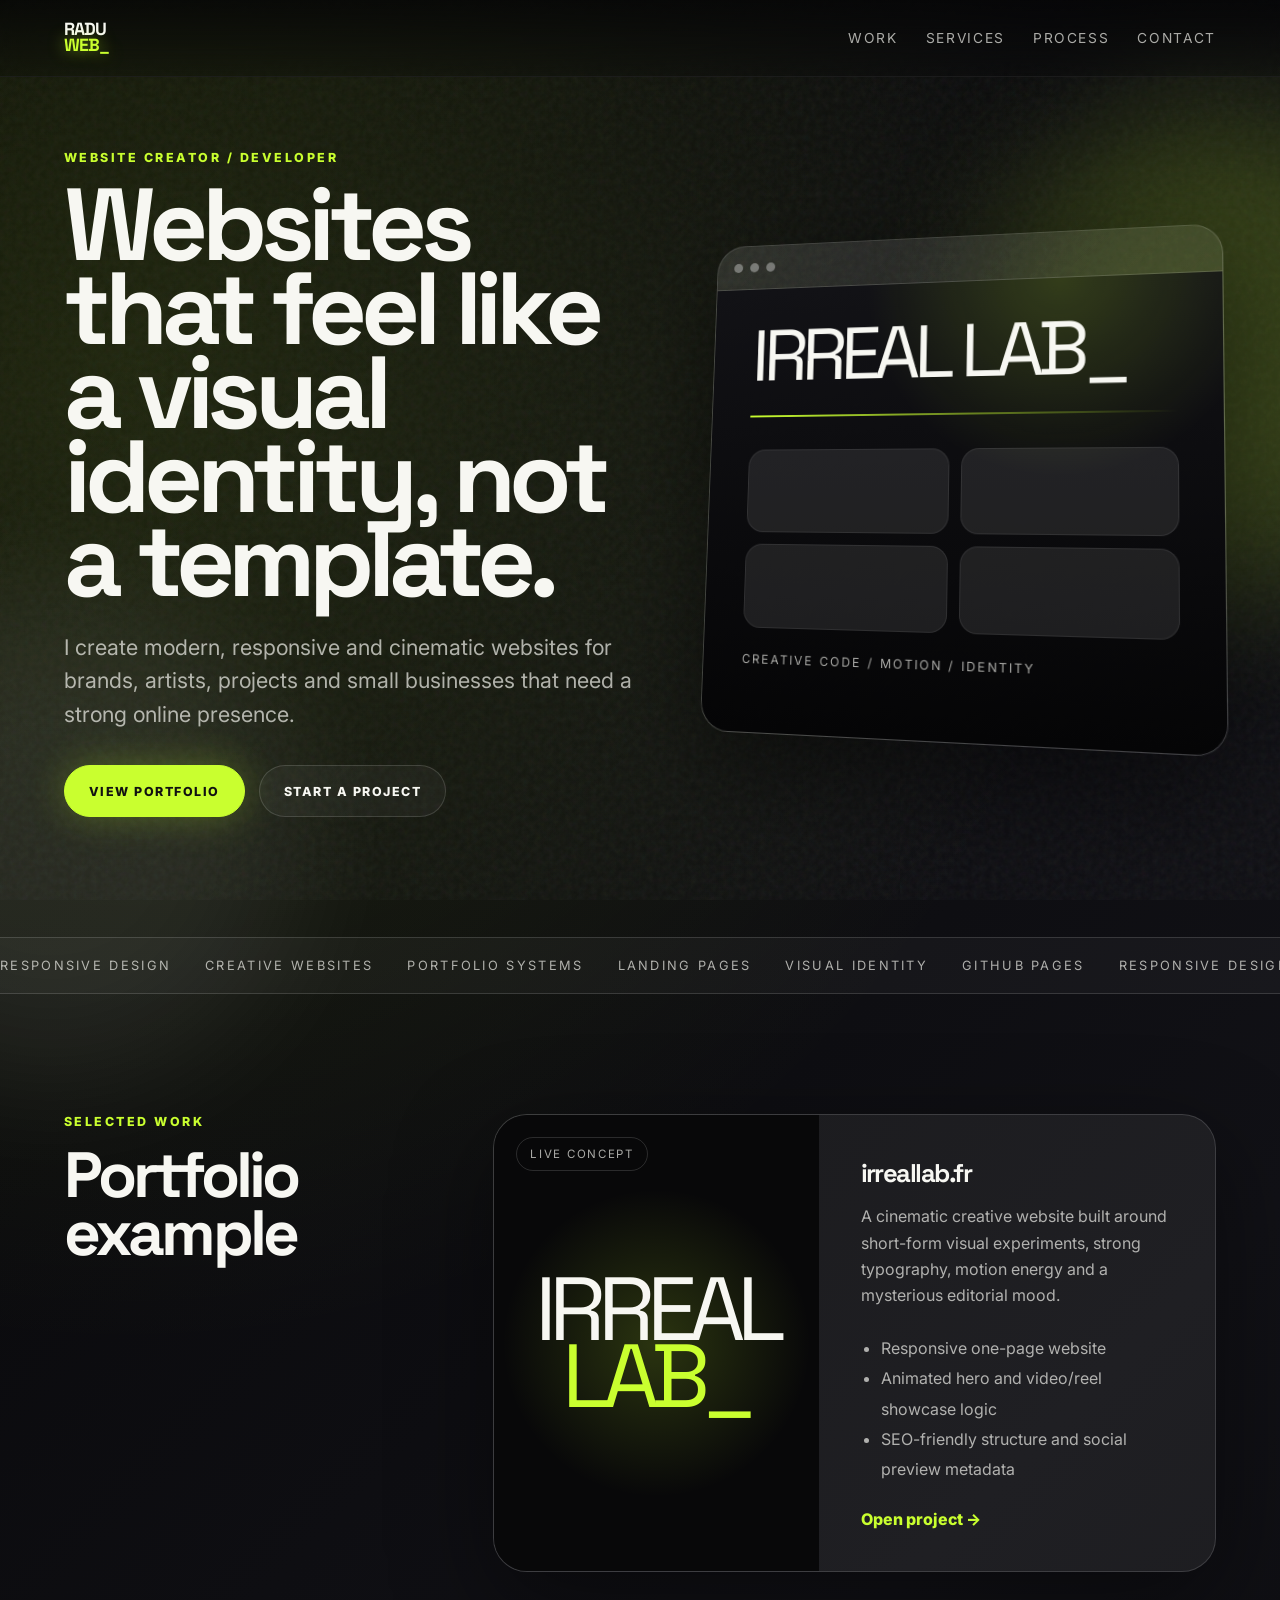
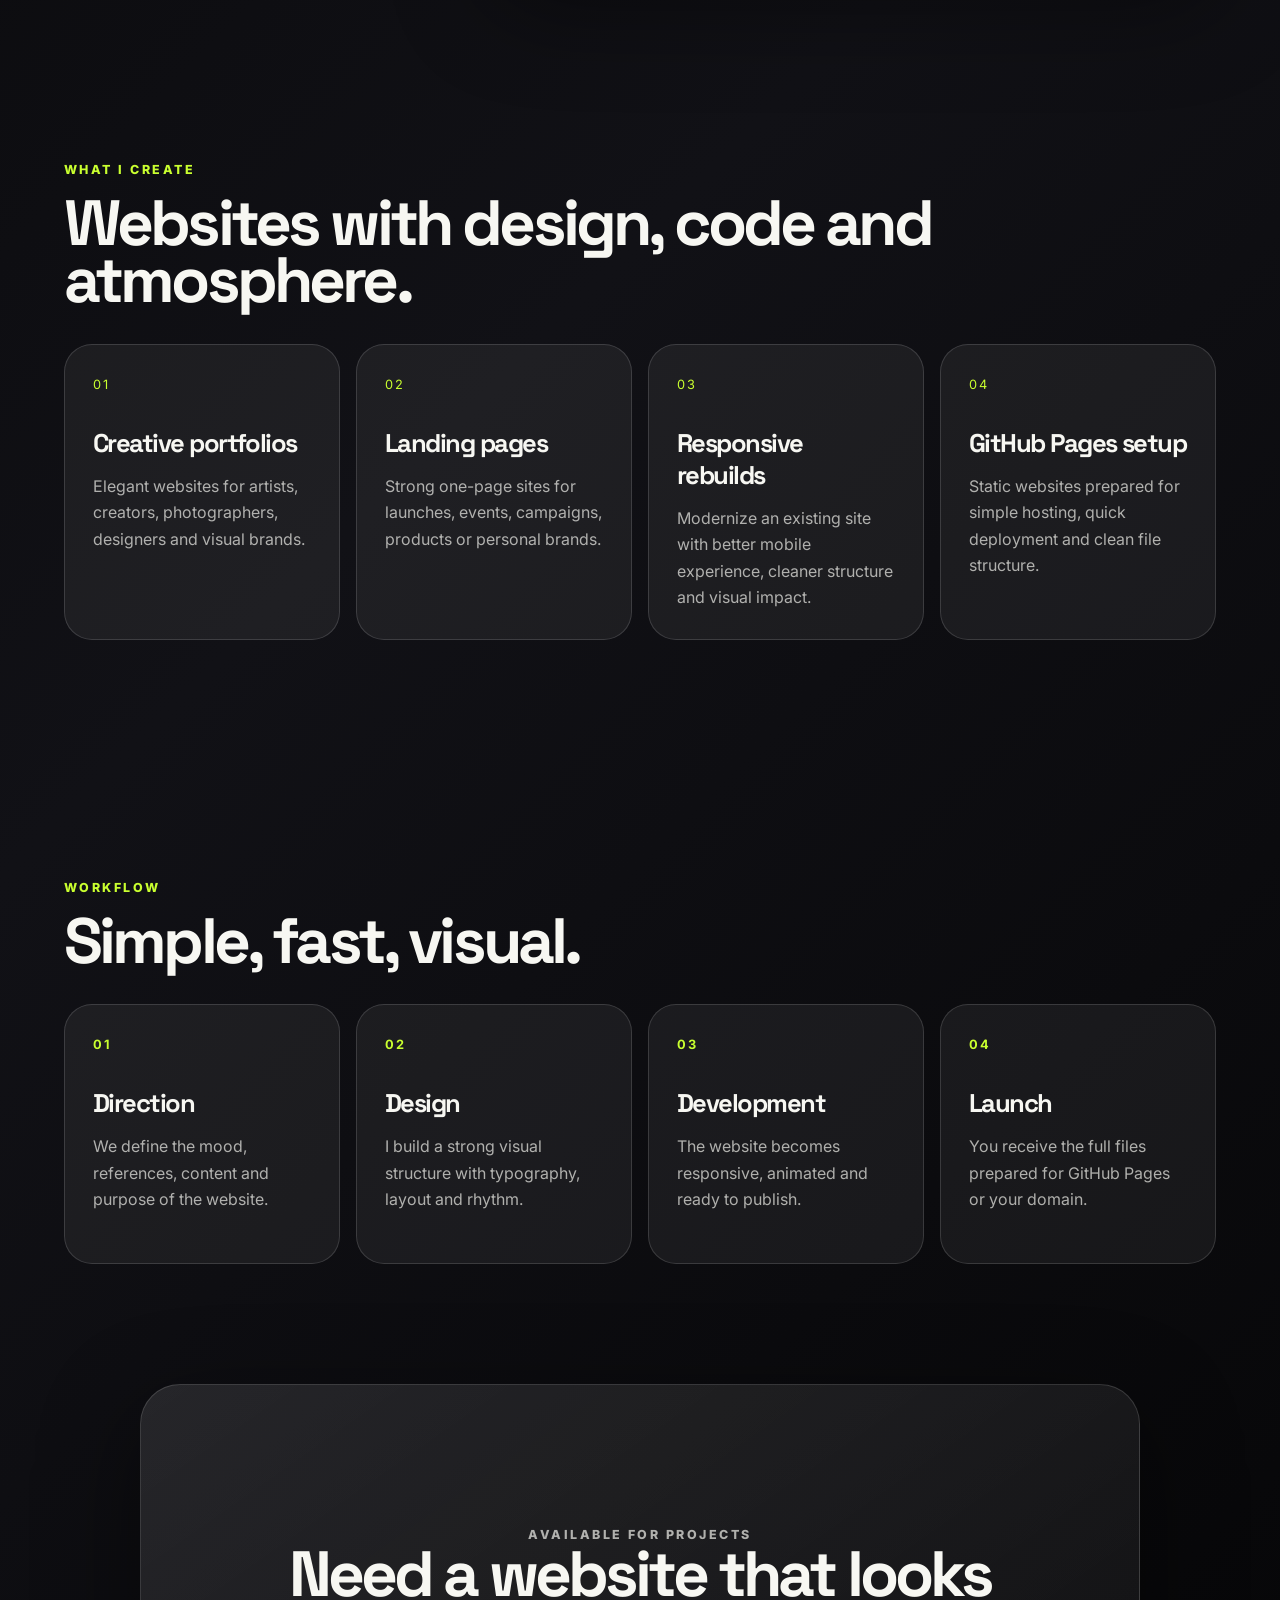
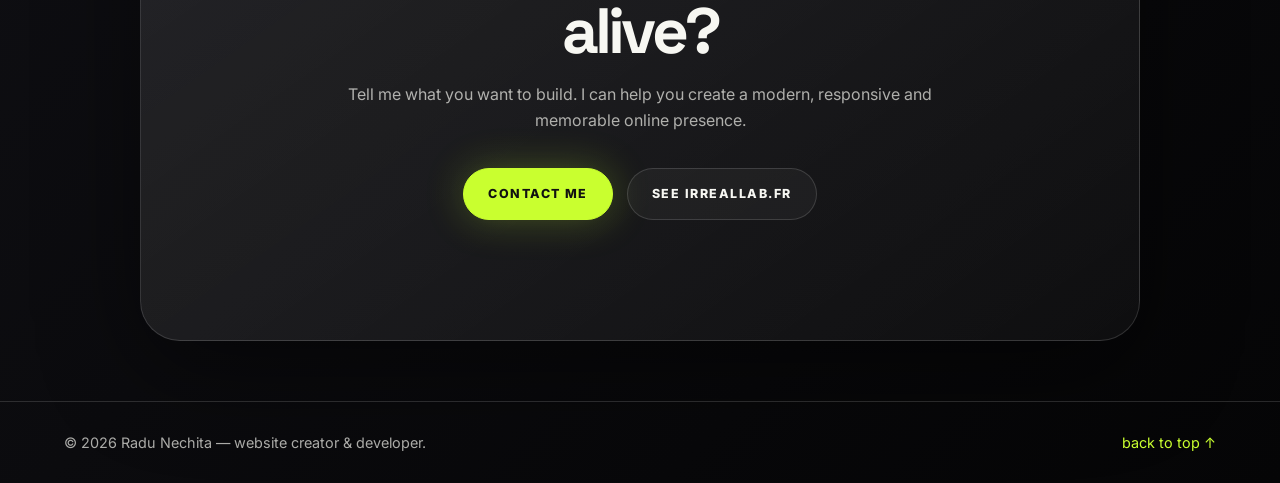
==== index.html @ eeb8d7a1 "Add files via upload" ====
<!DOCTYPE html>
<html lang="en">
<head>
  <meta charset="UTF-8" />
  <meta name="viewport" content="width=device-width, initial-scale=1.0" />
  <title>Radu Nechita — Website Creator & Developer</title>
  <meta name="description" content="Modern website creator and developer portfolio by Radu Nechita. Cinematic, responsive, dynamic websites inspired by IRREAL LAB." />
  <meta name="keywords" content="website creator, web developer, portfolio, responsive website, creative websites, irreallab" />
  <meta name="author" content="Radu Nechita" />

  <meta property="og:title" content="Radu Nechita — Website Creator & Developer" />
  <meta property="og:description" content="Modern, cinematic and responsive websites for creators, brands and visual identities." />
  <meta property="og:type" content="website" />
  <meta property="og:image" content="assets/preview.svg" />
  <meta property="og:url" content="https://your-domain.com" />

  <link rel="icon" href="assets/favicon.svg" type="image/svg+xml" />
  <link rel="preconnect" href="https://fonts.googleapis.com" />
  <link rel="preconnect" href="https://fonts.gstatic.com" crossorigin />
  <link href="https://fonts.googleapis.com/css2?family=Inter:wght@400;500;600;700;800;900&family=Space+Grotesk:wght@500;600;700&display=swap" rel="stylesheet" />
  <link rel="stylesheet" href="style.css" />
</head>
<body>
  <div class="noise"></div>
  <div class="orb orb-one"></div>
  <div class="orb orb-two"></div>

  <header class="site-header" id="top">
    <a class="logo" href="#top" aria-label="Back to top">
      <span>RADU</span><strong>WEB_</strong>
    </a>
    <button class="menu-toggle" aria-label="Open menu" aria-expanded="false">
      <span></span><span></span>
    </button>
    <nav class="main-nav">
      <a href="#work">Work</a>
      <a href="#services">Services</a>
      <a href="#process">Process</a>
      <a href="#contact">Contact</a>
    </nav>
  </header>

  <main>
    <section class="hero section">
      <div class="hero-copy reveal">
        <p class="eyebrow">website creator / developer</p>
        <h1>Websites that feel like a visual identity, not a template.</h1>
        <p class="intro">I create modern, responsive and cinematic websites for brands, artists, projects and small businesses that need a strong online presence.</p>
        <div class="hero-actions">
          <a class="button primary" href="#work">View portfolio</a>
          <a class="button ghost" href="#contact">Start a project</a>
        </div>
      </div>
      <div class="hero-visual reveal" aria-label="Animated portfolio preview">
        <div class="browser-card">
          <div class="browser-top"><span></span><span></span><span></span></div>
          <div class="mock-site">
            <div class="mock-title">IRREAL LAB_</div>
            <div class="mock-line"></div>
            <div class="mock-grid">
              <span></span><span></span><span></span><span></span>
            </div>
            <div class="mock-caption">creative code / motion / identity</div>
          </div>
        </div>
      </div>
    </section>

    <section class="marquee" aria-hidden="true">
      <div class="marquee-track">
        <span>responsive design</span><span>creative websites</span><span>portfolio systems</span><span>landing pages</span><span>visual identity</span><span>github pages</span>
        <span>responsive design</span><span>creative websites</span><span>portfolio systems</span><span>landing pages</span><span>visual identity</span><span>github pages</span>
      </div>
    </section>

    <section class="section split" id="work">
      <div class="section-heading reveal">
        <p class="eyebrow">selected work</p>
        <h2>Portfolio example</h2>
      </div>
      <article class="project-card reveal">
        <div class="project-image">
          <span class="project-badge">live concept</span>
          <div class="project-logo">IRREAL<br><em>LAB_</em></div>
        </div>
        <div class="project-content">
          <h3>irreallab.fr</h3>
          <p>A cinematic creative website built around short-form visual experiments, strong typography, motion energy and a mysterious editorial mood.</p>
          <ul>
            <li>Responsive one-page website</li>
            <li>Animated hero and video/reel showcase logic</li>
            <li>SEO-friendly structure and social preview metadata</li>
          </ul>
          <a class="text-link" href="https://irreallab.fr" target="_blank" rel="noopener">Open project →</a>
        </div>
      </article>
    </section>

    <section class="section cards" id="services">
      <div class="section-heading reveal">
        <p class="eyebrow">what I create</p>
        <h2>Websites with design, code and atmosphere.</h2>
      </div>
      <div class="service-grid">
        <div class="service-card reveal"><span>01</span><h3>Creative portfolios</h3><p>Elegant websites for artists, creators, photographers, designers and visual brands.</p></div>
        <div class="service-card reveal"><span>02</span><h3>Landing pages</h3><p>Strong one-page sites for launches, events, campaigns, products or personal brands.</p></div>
        <div class="service-card reveal"><span>03</span><h3>Responsive rebuilds</h3><p>Modernize an existing site with better mobile experience, cleaner structure and visual impact.</p></div>
        <div class="service-card reveal"><span>04</span><h3>GitHub Pages setup</h3><p>Static websites prepared for simple hosting, quick deployment and clean file structure.</p></div>
      </div>
    </section>

    <section class="section process" id="process">
      <div class="section-heading reveal">
        <p class="eyebrow">workflow</p>
        <h2>Simple, fast, visual.</h2>
      </div>
      <div class="timeline">
        <div class="step reveal"><b>01</b><h3>Direction</h3><p>We define the mood, references, content and purpose of the website.</p></div>
        <div class="step reveal"><b>02</b><h3>Design</h3><p>I build a strong visual structure with typography, layout and rhythm.</p></div>
        <div class="step reveal"><b>03</b><h3>Development</h3><p>The website becomes responsive, animated and ready to publish.</p></div>
        <div class="step reveal"><b>04</b><h3>Launch</h3><p>You receive the full files prepared for GitHub Pages or your domain.</p></div>
      </div>
    </section>

    <section class="section cta reveal" id="contact">
      <p class="eyebrow">available for projects</p>
      <h2>Need a website that looks alive?</h2>
      <p>Tell me what you want to build. I can help you create a modern, responsive and memorable online presence.</p>
      <div class="contact-actions">
        <a class="button primary" href="mailto:irreallab@proton.me?subject=Website project request">Contact me</a>
        <a class="button ghost" href="https://irreallab.fr" target="_blank" rel="noopener">See irreallab.fr</a>
      </div>
    </section>
  </main>

  <footer class="footer">
    <p>© <span id="year"></span> Radu Nechita — website creator & developer.</p>
    <a href="#top">back to top ↑</a>
  </footer>

  <script src="script.js"></script>
</body>
</html>
---- style.css ----
:root{
  --bg:#050506;
  --panel:rgba(255,255,255,.06);
  --panel-strong:rgba(255,255,255,.1);
  --text:#f7f7f2;
  --muted:rgba(247,247,242,.68);
  --line:rgba(255,255,255,.14);
  --acid:#c9ff2f;
  --acid-soft:rgba(201,255,47,.18);
  --shadow:0 30px 100px rgba(0,0,0,.45);
}
*{box-sizing:border-box;margin:0;padding:0}
html{scroll-behavior:smooth}
body{
  min-height:100vh;
  background:radial-gradient(circle at 10% 10%,rgba(201,255,47,.12),transparent 28%),linear-gradient(135deg,#050506 0%,#111116 50%,#050506 100%);
  color:var(--text);
  font-family:Inter,system-ui,sans-serif;
  overflow-x:hidden;
}
a{color:inherit;text-decoration:none}
.noise{position:fixed;inset:0;pointer-events:none;opacity:.12;z-index:0;background-image:url("data:image/svg+xml,%3Csvg viewBox='0 0 180 180' xmlns='http://www.w3.org/2000/svg'%3E%3Cfilter id='n'%3E%3CfeTurbulence type='fractalNoise' baseFrequency='.8' numOctaves='3' stitchTiles='stitch'/%3E%3C/filter%3E%3Crect width='100%25' height='100%25' filter='url(%23n)' opacity='.45'/%3E%3C/svg%3E")}
.orb{position:fixed;width:38vw;height:38vw;border-radius:999px;filter:blur(70px);opacity:.2;pointer-events:none;z-index:0}.orb-one{background:var(--acid);top:12%;right:-15%}.orb-two{background:#fff;bottom:-20%;left:-15%;opacity:.08}
.site-header{position:fixed;top:0;left:0;right:0;z-index:10;display:flex;align-items:center;justify-content:space-between;padding:22px clamp(20px,5vw,70px);backdrop-filter:blur(18px);background:linear-gradient(to bottom,rgba(5,5,6,.78),rgba(5,5,6,.22));border-bottom:1px solid rgba(255,255,255,.08)}
.logo{font-family:"Space Grotesk",sans-serif;font-weight:700;letter-spacing:-.06em;font-size:1.1rem;line-height:.9}.logo span{display:block}.logo strong{display:block;color:var(--acid);text-shadow:0 0 16px rgba(201,255,47,.55)}
.main-nav{display:flex;gap:28px;color:var(--muted);font-size:.86rem;text-transform:uppercase;letter-spacing:.12em}.main-nav a:hover{color:var(--acid)}
.menu-toggle{display:none;background:none;border:0;width:38px;height:38px;position:relative}.menu-toggle span{display:block;height:2px;background:var(--text);margin:8px 0;transition:.3s}
.section{position:relative;z-index:1;padding:120px clamp(20px,5vw,70px)}
.hero{min-height:100vh;display:grid;grid-template-columns:minmax(0,1.05fr) minmax(300px,.95fr);gap:50px;align-items:center;padding-top:150px}
.eyebrow{text-transform:uppercase;letter-spacing:.2em;color:var(--acid);font-size:.78rem;font-weight:800;margin-bottom:18px}
h1,h2,h3{font-family:"Space Grotesk",sans-serif;letter-spacing:-.06em}h1{font-size:clamp(3.5rem,8vw,8.8rem);line-height:.82;max-width:900px}h2{font-size:clamp(2.3rem,5vw,5.8rem);line-height:.9;max-width:900px}h3{font-size:1.6rem;margin-bottom:14px}.intro{font-size:clamp(1.05rem,1.8vw,1.35rem);color:var(--muted);max-width:620px;margin:28px 0 0;line-height:1.55}.hero-actions,.contact-actions{display:flex;gap:14px;flex-wrap:wrap;margin-top:34px}.button{display:inline-flex;align-items:center;justify-content:center;min-height:52px;padding:0 24px;border-radius:999px;border:1px solid var(--line);text-transform:uppercase;letter-spacing:.12em;font-weight:800;font-size:.78rem;transition:.25s}.button:hover{transform:translateY(-2px)}.primary{background:var(--acid);color:#111;border-color:var(--acid);box-shadow:0 0 38px rgba(201,255,47,.25)}.ghost{background:rgba(255,255,255,.04)}
.hero-visual{perspective:900px}.browser-card{background:linear-gradient(145deg,rgba(255,255,255,.11),rgba(255,255,255,.035));border:1px solid var(--line);border-radius:30px;overflow:hidden;box-shadow:var(--shadow);transform:rotateY(-10deg) rotateX(5deg);animation:float 5s ease-in-out infinite}.browser-top{display:flex;gap:8px;padding:18px;border-bottom:1px solid var(--line)}.browser-top span{width:10px;height:10px;border-radius:999px;background:rgba(255,255,255,.35)}.mock-site{padding:42px;min-height:460px;background:radial-gradient(circle at 70% 0%,var(--acid-soft),transparent 34%),linear-gradient(180deg,#121216,#050506)}.mock-title{font-family:"Space Grotesk";font-size:clamp(3rem,6vw,5.4rem);letter-spacing:-.08em;line-height:.77}.mock-title em{font-style:normal;color:var(--acid);text-shadow:0 0 20px rgba(201,255,47,.65)}.mock-line{height:2px;background:linear-gradient(90deg,var(--acid),transparent);margin:34px 0}.mock-grid{display:grid;grid-template-columns:1fr 1fr;gap:12px}.mock-grid span{height:86px;border-radius:18px;background:rgba(255,255,255,.09);border:1px solid rgba(255,255,255,.08)}.mock-caption{margin-top:24px;color:var(--muted);text-transform:uppercase;letter-spacing:.16em;font-size:.78rem}
.marquee{position:relative;z-index:1;border-block:1px solid var(--line);overflow:hidden;background:rgba(255,255,255,.035)}.marquee-track{display:flex;width:max-content;gap:34px;padding:20px 0;animation:marquee 22s linear infinite}.marquee span{text-transform:uppercase;letter-spacing:.18em;color:var(--muted);white-space:nowrap;font-size:.8rem}.split{display:grid;grid-template-columns:.7fr 1.3fr;gap:40px}.project-card{display:grid;grid-template-columns:.9fr 1.1fr;overflow:hidden;border:1px solid var(--line);border-radius:34px;background:var(--panel);box-shadow:var(--shadow)}.project-image{min-height:430px;position:relative;display:grid;place-items:center;background:radial-gradient(circle,var(--acid-soft),transparent 55%),#080809}.project-badge{position:absolute;top:22px;left:22px;border:1px solid var(--line);border-radius:999px;padding:9px 13px;font-size:.72rem;text-transform:uppercase;letter-spacing:.15em;color:var(--muted)}.project-logo{font-family:"Space Grotesk";font-size:clamp(4rem,7vw,7rem);letter-spacing:-.09em;line-height:.75;text-align:center}.project-logo em{font-style:normal;color:var(--acid)}.project-content{padding:42px;align-self:center}.project-content p,.service-card p,.step p,.cta p{color:var(--muted);line-height:1.65}.project-content ul{margin:24px 0;color:var(--muted);line-height:1.9;padding-left:20px}.text-link{color:var(--acid);font-weight:800}.cards{padding-top:70px}.section-heading{margin-bottom:34px}.service-grid{display:grid;grid-template-columns:repeat(4,1fr);gap:16px}.service-card,.step{padding:28px;border:1px solid var(--line);border-radius:28px;background:var(--panel);min-height:260px}.service-card span,.step b{color:var(--acid);font-size:.8rem;letter-spacing:.16em}.service-card h3,.step h3{margin-top:34px}.timeline{display:grid;grid-template-columns:repeat(4,1fr);gap:16px}.cta{text-align:center;max-width:1000px;margin:0 auto 60px;border:1px solid var(--line);border-radius:40px;background:linear-gradient(145deg,rgba(255,255,255,.1),rgba(255,255,255,.035));box-shadow:var(--shadow)}.cta h2{margin:auto}.cta p{max-width:620px;margin:20px auto 0}.contact-actions{justify-content:center}.footer{position:relative;z-index:1;display:flex;justify-content:space-between;gap:20px;padding:32px clamp(20px,5vw,70px);border-top:1px solid var(--line);color:var(--muted);font-size:.9rem}.footer a{color:var(--acid)}
.reveal{opacity:0;transform:translateY(28px);transition:opacity .7s ease,transform .7s ease}.reveal.visible{opacity:1;transform:translateY(0)}
@keyframes float{0%,100%{transform:rotateY(-10deg) rotateX(5deg) translateY(0)}50%{transform:rotateY(-7deg) rotateX(7deg) translateY(-18px)}}@keyframes marquee{to{transform:translateX(-50%)}}
@media (max-width:980px){.hero,.split,.project-card{grid-template-columns:1fr}.service-grid,.timeline{grid-template-columns:1fr 1fr}.hero{padding-top:130px}.browser-card{transform:none}.project-image{min-height:330px}}
@media (max-width:720px){.site-header{padding:18px 20px}.menu-toggle{display:block}.main-nav{position:absolute;top:72px;left:20px;right:20px;display:grid;gap:14px;padding:22px;background:rgba(5,5,6,.94);border:1px solid var(--line);border-radius:22px;transform:translateY(-12px);opacity:0;pointer-events:none;transition:.25s}.main-nav.open{transform:translateY(0);opacity:1;pointer-events:auto}.section{padding:90px 20px}.hero{min-height:auto}.hero-actions,.contact-actions{flex-direction:column}.button{width:100%}.service-grid,.timeline{grid-template-columns:1fr}.project-content{padding:28px}.footer{flex-direction:column}h1{font-size:3.4rem}.mock-site{padding:28px;min-height:360px}}
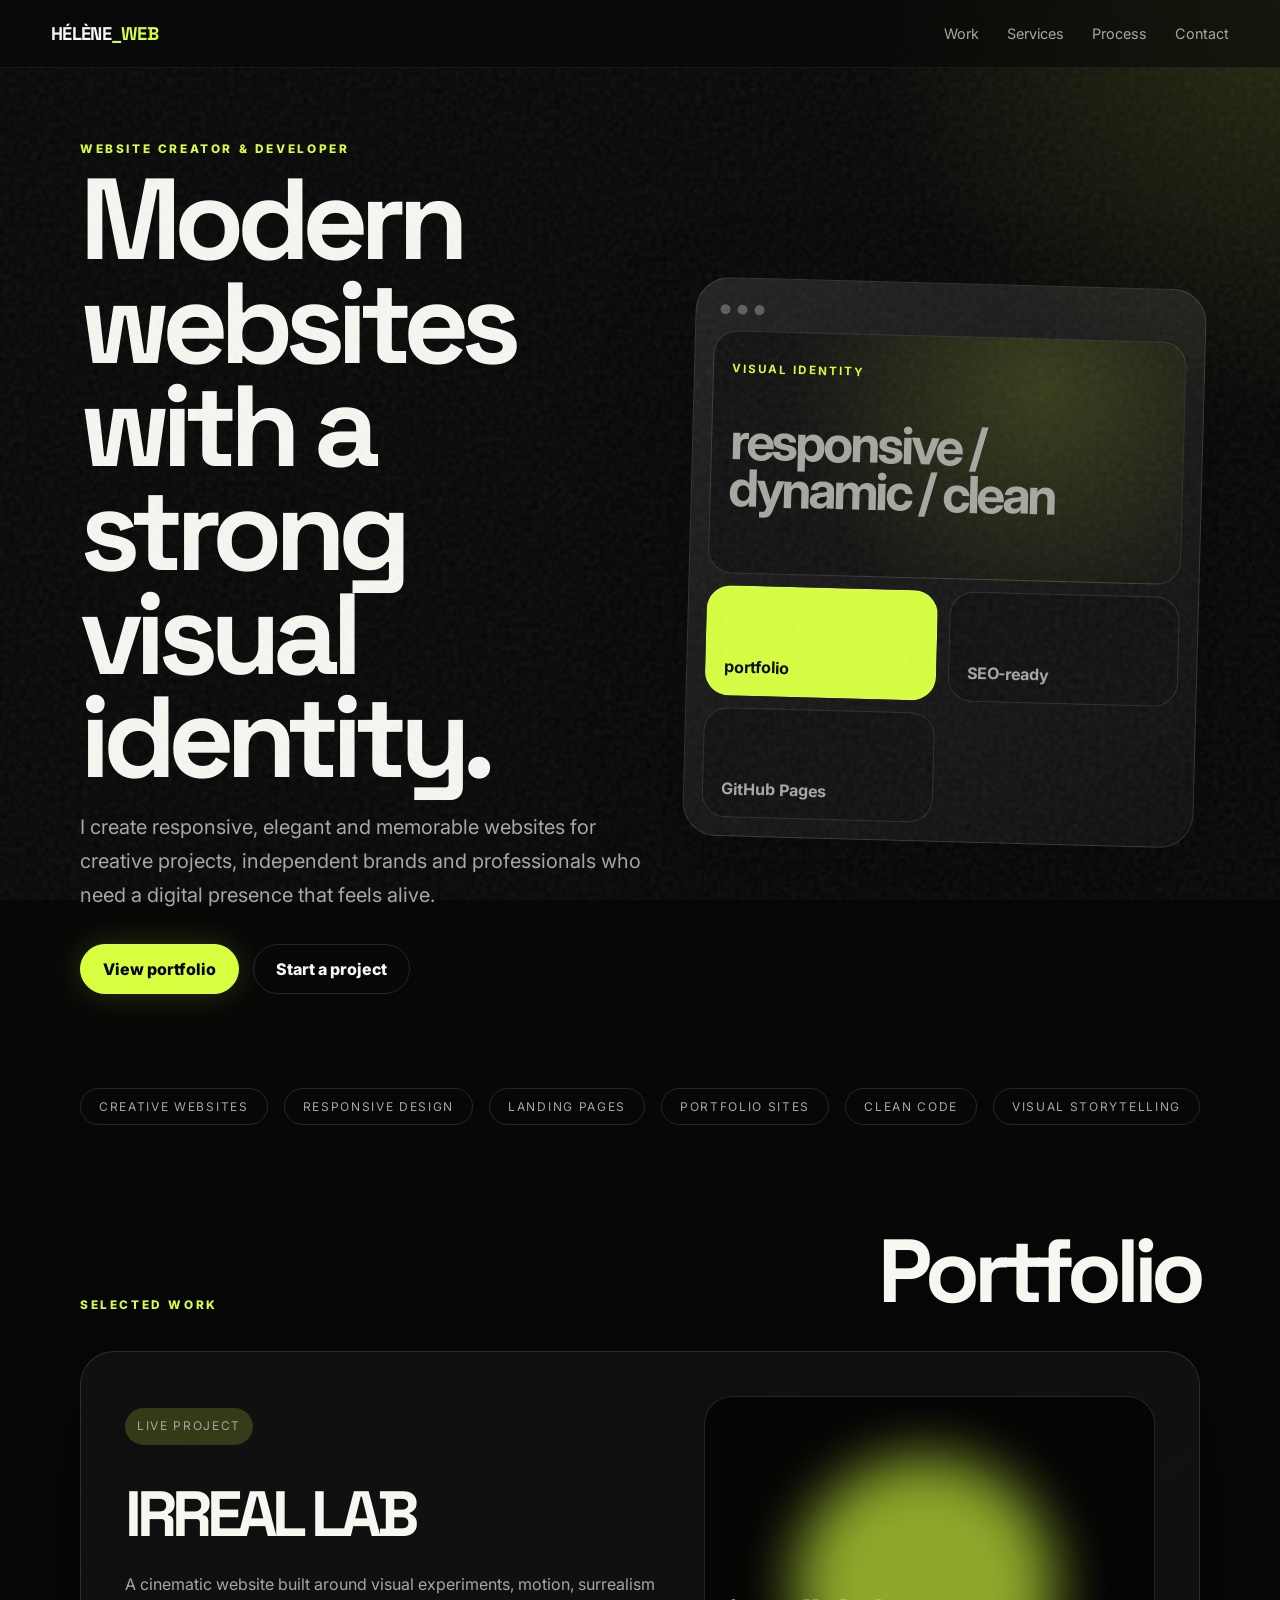
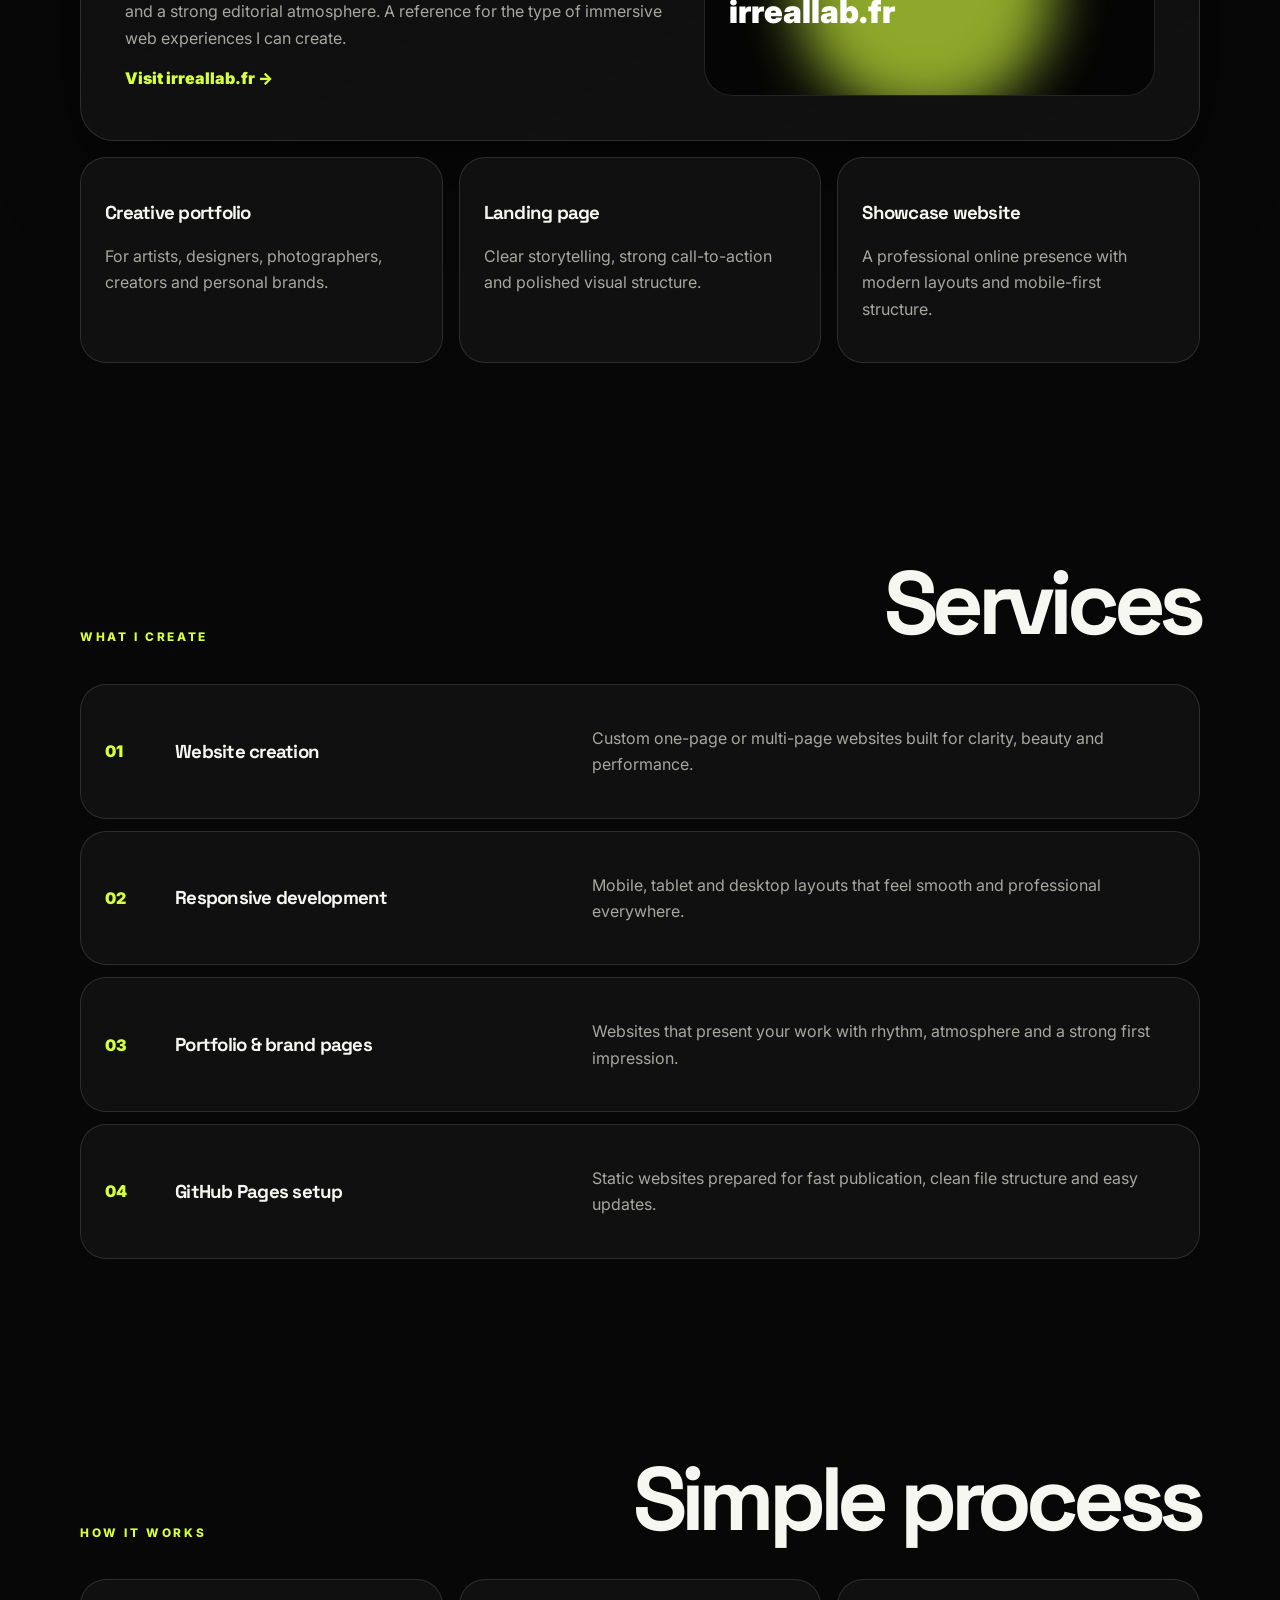
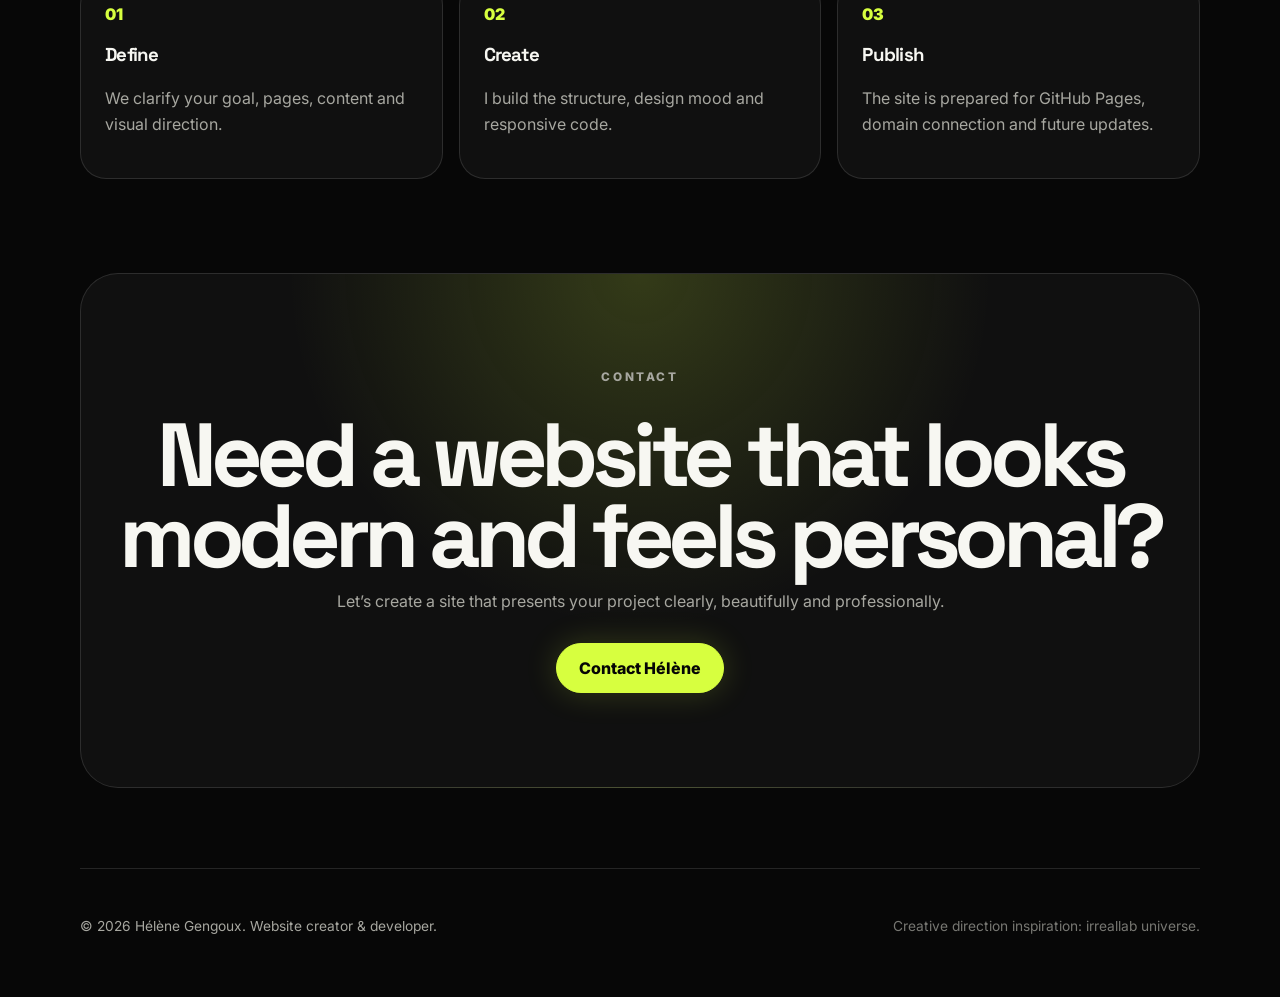
==== commit 76139a0b: "Add files via upload" ====
--- a/index.html
+++ b/index.html
@@ -3,36 +3,24 @@
 <head>
   <meta charset="UTF-8" />
   <meta name="viewport" content="width=device-width, initial-scale=1.0" />
-  <title>Radu Nechita — Website Creator & Developer</title>
-  <meta name="description" content="Modern website creator and developer portfolio by Radu Nechita. Cinematic, responsive, dynamic websites inspired by IRREAL LAB." />
-  <meta name="keywords" content="website creator, web developer, portfolio, responsive website, creative websites, irreallab" />
-  <meta name="author" content="Radu Nechita" />
-
-  <meta property="og:title" content="Radu Nechita — Website Creator & Developer" />
-  <meta property="og:description" content="Modern, cinematic and responsive websites for creators, brands and visual identities." />
+  <title>Hélène Gengoux — Website Creator & Developer</title>
+  <meta name="description" content="Hélène Gengoux creates modern, responsive and elegant websites for creative brands, portfolios and digital projects." />
+  <meta property="og:title" content="Hélène Gengoux — Website Creator & Developer" />
+  <meta property="og:description" content="Modern, catchy and responsive websites with creative direction and strong visual identity." />
   <meta property="og:type" content="website" />
-  <meta property="og:image" content="assets/preview.svg" />
-  <meta property="og:url" content="https://your-domain.com" />
-
+  <meta property="og:image" content="assets/preview.jpg" />
   <link rel="icon" href="assets/favicon.svg" type="image/svg+xml" />
-  <link rel="preconnect" href="https://fonts.googleapis.com" />
-  <link rel="preconnect" href="https://fonts.gstatic.com" crossorigin />
-  <link href="https://fonts.googleapis.com/css2?family=Inter:wght@400;500;600;700;800;900&family=Space+Grotesk:wght@500;600;700&display=swap" rel="stylesheet" />
+  <link rel="preconnect" href="https://fonts.googleapis.com">
+  <link rel="preconnect" href="https://fonts.gstatic.com" crossorigin>
+  <link href="https://fonts.googleapis.com/css2?family=Inter:wght@400;500;600;700;800;900&family=Space+Grotesk:wght@500;600;700&display=swap" rel="stylesheet">
   <link rel="stylesheet" href="style.css" />
 </head>
 <body>
-  <div class="noise"></div>
-  <div class="orb orb-one"></div>
-  <div class="orb orb-two"></div>
-
-  <header class="site-header" id="top">
-    <a class="logo" href="#top" aria-label="Back to top">
-      <span>RADU</span><strong>WEB_</strong>
-    </a>
-    <button class="menu-toggle" aria-label="Open menu" aria-expanded="false">
-      <span></span><span></span>
-    </button>
-    <nav class="main-nav">
+  <div class="grain"></div>
+  <header class="site-header">
+    <a class="logo" href="#top">HÉLÈNE<span>_WEB</span></a>
+    <button class="menu-toggle" aria-label="Open menu">menu</button>
+    <nav class="nav">
       <a href="#work">Work</a>
       <a href="#services">Services</a>
       <a href="#process">Process</a>
@@ -40,102 +28,106 @@
     </nav>
   </header>
 
-  <main>
-    <section class="hero section">
-      <div class="hero-copy reveal">
-        <p class="eyebrow">website creator / developer</p>
-        <h1>Websites that feel like a visual identity, not a template.</h1>
-        <p class="intro">I create modern, responsive and cinematic websites for brands, artists, projects and small businesses that need a strong online presence.</p>
+  <main id="top">
+    <section class="hero section reveal">
+      <div class="hero-copy">
+        <p class="eyebrow">Website creator & developer</p>
+        <h1>Modern websites with a strong visual identity.</h1>
+        <p class="lead">I create responsive, elegant and memorable websites for creative projects, independent brands and professionals who need a digital presence that feels alive.</p>
         <div class="hero-actions">
-          <a class="button primary" href="#work">View portfolio</a>
-          <a class="button ghost" href="#contact">Start a project</a>
+          <a class="btn primary" href="#work">View portfolio</a>
+          <a class="btn ghost" href="#contact">Start a project</a>
         </div>
       </div>
-      <div class="hero-visual reveal" aria-label="Animated portfolio preview">
-        <div class="browser-card">
-          <div class="browser-top"><span></span><span></span><span></span></div>
-          <div class="mock-site">
-            <div class="mock-title">IRREAL LAB_</div>
-            <div class="mock-line"></div>
-            <div class="mock-grid">
-              <span></span><span></span><span></span><span></span>
-            </div>
-            <div class="mock-caption">creative code / motion / identity</div>
+      <div class="hero-card" aria-label="Website preview card">
+        <div class="browser-bar"><span></span><span></span><span></span></div>
+        <div class="preview-grid">
+          <div class="preview-panel large">
+            <p>visual identity</p>
+            <h2>responsive / dynamic / clean</h2>
           </div>
+          <div class="preview-panel neon">portfolio</div>
+          <div class="preview-panel">SEO-ready</div>
+          <div class="preview-panel">GitHub Pages</div>
         </div>
       </div>
     </section>
 
-    <section class="marquee" aria-hidden="true">
-      <div class="marquee-track">
-        <span>responsive design</span><span>creative websites</span><span>portfolio systems</span><span>landing pages</span><span>visual identity</span><span>github pages</span>
-        <span>responsive design</span><span>creative websites</span><span>portfolio systems</span><span>landing pages</span><span>visual identity</span><span>github pages</span>
+    <section class="section marquee-wrap" aria-label="Keywords">
+      <div class="marquee">
+        <span>creative websites</span><span>responsive design</span><span>landing pages</span><span>portfolio sites</span><span>clean code</span><span>visual storytelling</span>
       </div>
     </section>
 
-    <section class="section split" id="work">
-      <div class="section-heading reveal">
-        <p class="eyebrow">selected work</p>
-        <h2>Portfolio example</h2>
+    <section id="work" class="section reveal">
+      <div class="section-heading">
+        <p class="eyebrow">Selected work</p>
+        <h2>Portfolio</h2>
       </div>
-      <article class="project-card reveal">
-        <div class="project-image">
-          <span class="project-badge">live concept</span>
-          <div class="project-logo">IRREAL<br><em>LAB_</em></div>
+      <div class="work-card featured">
+        <div>
+          <p class="tag">Live project</p>
+          <h3>IRREAL LAB</h3>
+          <p>A cinematic website built around visual experiments, motion, surrealism and a strong editorial atmosphere. A reference for the type of immersive web experiences I can create.</p>
+          <a class="text-link" href="https://irreallab.fr" target="_blank" rel="noopener">Visit irreallab.fr →</a>
         </div>
-        <div class="project-content">
-          <h3>irreallab.fr</h3>
-          <p>A cinematic creative website built around short-form visual experiments, strong typography, motion energy and a mysterious editorial mood.</p>
-          <ul>
-            <li>Responsive one-page website</li>
-            <li>Animated hero and video/reel showcase logic</li>
-            <li>SEO-friendly structure and social preview metadata</li>
-          </ul>
-          <a class="text-link" href="https://irreallab.fr" target="_blank" rel="noopener">Open project →</a>
+        <div class="work-visual">
+          <div class="orb"></div>
+          <p>irreallab.fr</p>
         </div>
-      </article>
-    </section>
-
-    <section class="section cards" id="services">
-      <div class="section-heading reveal">
-        <p class="eyebrow">what I create</p>
-        <h2>Websites with design, code and atmosphere.</h2>
       </div>
-      <div class="service-grid">
-        <div class="service-card reveal"><span>01</span><h3>Creative portfolios</h3><p>Elegant websites for artists, creators, photographers, designers and visual brands.</p></div>
-        <div class="service-card reveal"><span>02</span><h3>Landing pages</h3><p>Strong one-page sites for launches, events, campaigns, products or personal brands.</p></div>
-        <div class="service-card reveal"><span>03</span><h3>Responsive rebuilds</h3><p>Modernize an existing site with better mobile experience, cleaner structure and visual impact.</p></div>
-        <div class="service-card reveal"><span>04</span><h3>GitHub Pages setup</h3><p>Static websites prepared for simple hosting, quick deployment and clean file structure.</p></div>
+      <div class="cards three">
+        <article class="mini-card">
+          <h3>Creative portfolio</h3>
+          <p>For artists, designers, photographers, creators and personal brands.</p>
+        </article>
+        <article class="mini-card">
+          <h3>Landing page</h3>
+          <p>Clear storytelling, strong call-to-action and polished visual structure.</p>
+        </article>
+        <article class="mini-card">
+          <h3>Showcase website</h3>
+          <p>A professional online presence with modern layouts and mobile-first structure.</p>
+        </article>
       </div>
     </section>
 
-    <section class="section process" id="process">
-      <div class="section-heading reveal">
-        <p class="eyebrow">workflow</p>
-        <h2>Simple, fast, visual.</h2>
+    <section id="services" class="section reveal">
+      <div class="section-heading">
+        <p class="eyebrow">What I create</p>
+        <h2>Services</h2>
       </div>
-      <div class="timeline">
-        <div class="step reveal"><b>01</b><h3>Direction</h3><p>We define the mood, references, content and purpose of the website.</p></div>
-        <div class="step reveal"><b>02</b><h3>Design</h3><p>I build a strong visual structure with typography, layout and rhythm.</p></div>
-        <div class="step reveal"><b>03</b><h3>Development</h3><p>The website becomes responsive, animated and ready to publish.</p></div>
-        <div class="step reveal"><b>04</b><h3>Launch</h3><p>You receive the full files prepared for GitHub Pages or your domain.</p></div>
+      <div class="service-list">
+        <div class="service-item"><span>01</span><h3>Website creation</h3><p>Custom one-page or multi-page websites built for clarity, beauty and performance.</p></div>
+        <div class="service-item"><span>02</span><h3>Responsive development</h3><p>Mobile, tablet and desktop layouts that feel smooth and professional everywhere.</p></div>
+        <div class="service-item"><span>03</span><h3>Portfolio & brand pages</h3><p>Websites that present your work with rhythm, atmosphere and a strong first impression.</p></div>
+        <div class="service-item"><span>04</span><h3>GitHub Pages setup</h3><p>Static websites prepared for fast publication, clean file structure and easy updates.</p></div>
       </div>
     </section>
 
-    <section class="section cta reveal" id="contact">
-      <p class="eyebrow">available for projects</p>
-      <h2>Need a website that looks alive?</h2>
-      <p>Tell me what you want to build. I can help you create a modern, responsive and memorable online presence.</p>
-      <div class="contact-actions">
-        <a class="button primary" href="mailto:irreallab@proton.me?subject=Website project request">Contact me</a>
-        <a class="button ghost" href="https://irreallab.fr" target="_blank" rel="noopener">See irreallab.fr</a>
+    <section id="process" class="section reveal">
+      <div class="section-heading">
+        <p class="eyebrow">How it works</p>
+        <h2>Simple process</h2>
       </div>
+      <div class="timeline">
+        <div><strong>01</strong><h3>Define</h3><p>We clarify your goal, pages, content and visual direction.</p></div>
+        <div><strong>02</strong><h3>Create</h3><p>I build the structure, design mood and responsive code.</p></div>
+        <div><strong>03</strong><h3>Publish</h3><p>The site is prepared for GitHub Pages, domain connection and future updates.</p></div>
+      </div>
+    </section>
+
+    <section id="contact" class="section contact reveal">
+      <p class="eyebrow">Contact</p>
+      <h2>Need a website that looks modern and feels personal?</h2>
+      <p>Let’s create a site that presents your project clearly, beautifully and professionally.</p>
+      <a class="btn primary" href="mailto:hgengoux@gmail.com?subject=Website%20project%20request">Contact Hélène</a>
     </section>
   </main>
 
-  <footer class="footer">
-    <p>© <span id="year"></span> Radu Nechita — website creator & developer.</p>
-    <a href="#top">back to top ↑</a>
+  <footer>
+    <p>© <span id="year"></span> Hélène Gengoux. Website creator & developer.</p>
+    <p class="credit">Creative direction inspiration: irreallab universe.</p>
   </footer>
 
   <script src="script.js"></script>
--- a/style.css
+++ b/style.css
@@ -1,37 +1,40 @@
 :root{
-  --bg:#050506;
-  --panel:rgba(255,255,255,.06);
-  --panel-strong:rgba(255,255,255,.1);
+  --bg:#070707;
+  --panel:#101010;
+  --panel-2:#171717;
   --text:#f7f7f2;
-  --muted:rgba(247,247,242,.68);
-  --line:rgba(255,255,255,.14);
-  --acid:#c9ff2f;
-  --acid-soft:rgba(201,255,47,.18);
-  --shadow:0 30px 100px rgba(0,0,0,.45);
+  --muted:#a7a7a0;
+  --line:rgba(255,255,255,.12);
+  --accent:#d7ff3f;
+  --accent-soft:rgba(215,255,63,.18);
+  --shadow:0 30px 90px rgba(0,0,0,.42);
 }
-*{box-sizing:border-box;margin:0;padding:0}
+*{box-sizing:border-box}
 html{scroll-behavior:smooth}
 body{
-  min-height:100vh;
-  background:radial-gradient(circle at 10% 10%,rgba(201,255,47,.12),transparent 28%),linear-gradient(135deg,#050506 0%,#111116 50%,#050506 100%);
+  margin:0;
+  background:radial-gradient(circle at top right,rgba(215,255,63,.14),transparent 26rem),var(--bg);
   color:var(--text);
-  font-family:Inter,system-ui,sans-serif;
+  font-family:Inter,system-ui,-apple-system,BlinkMacSystemFont,"Segoe UI",sans-serif;
   overflow-x:hidden;
 }
 a{color:inherit;text-decoration:none}
-.noise{position:fixed;inset:0;pointer-events:none;opacity:.12;z-index:0;background-image:url("data:image/svg+xml,%3Csvg viewBox='0 0 180 180' xmlns='http://www.w3.org/2000/svg'%3E%3Cfilter id='n'%3E%3CfeTurbulence type='fractalNoise' baseFrequency='.8' numOctaves='3' stitchTiles='stitch'/%3E%3C/filter%3E%3Crect width='100%25' height='100%25' filter='url(%23n)' opacity='.45'/%3E%3C/svg%3E")}
-.orb{position:fixed;width:38vw;height:38vw;border-radius:999px;filter:blur(70px);opacity:.2;pointer-events:none;z-index:0}.orb-one{background:var(--acid);top:12%;right:-15%}.orb-two{background:#fff;bottom:-20%;left:-15%;opacity:.08}
-.site-header{position:fixed;top:0;left:0;right:0;z-index:10;display:flex;align-items:center;justify-content:space-between;padding:22px clamp(20px,5vw,70px);backdrop-filter:blur(18px);background:linear-gradient(to bottom,rgba(5,5,6,.78),rgba(5,5,6,.22));border-bottom:1px solid rgba(255,255,255,.08)}
-.logo{font-family:"Space Grotesk",sans-serif;font-weight:700;letter-spacing:-.06em;font-size:1.1rem;line-height:.9}.logo span{display:block}.logo strong{display:block;color:var(--acid);text-shadow:0 0 16px rgba(201,255,47,.55)}
-.main-nav{display:flex;gap:28px;color:var(--muted);font-size:.86rem;text-transform:uppercase;letter-spacing:.12em}.main-nav a:hover{color:var(--acid)}
-.menu-toggle{display:none;background:none;border:0;width:38px;height:38px;position:relative}.menu-toggle span{display:block;height:2px;background:var(--text);margin:8px 0;transition:.3s}
-.section{position:relative;z-index:1;padding:120px clamp(20px,5vw,70px)}
-.hero{min-height:100vh;display:grid;grid-template-columns:minmax(0,1.05fr) minmax(300px,.95fr);gap:50px;align-items:center;padding-top:150px}
-.eyebrow{text-transform:uppercase;letter-spacing:.2em;color:var(--acid);font-size:.78rem;font-weight:800;margin-bottom:18px}
-h1,h2,h3{font-family:"Space Grotesk",sans-serif;letter-spacing:-.06em}h1{font-size:clamp(3.5rem,8vw,8.8rem);line-height:.82;max-width:900px}h2{font-size:clamp(2.3rem,5vw,5.8rem);line-height:.9;max-width:900px}h3{font-size:1.6rem;margin-bottom:14px}.intro{font-size:clamp(1.05rem,1.8vw,1.35rem);color:var(--muted);max-width:620px;margin:28px 0 0;line-height:1.55}.hero-actions,.contact-actions{display:flex;gap:14px;flex-wrap:wrap;margin-top:34px}.button{display:inline-flex;align-items:center;justify-content:center;min-height:52px;padding:0 24px;border-radius:999px;border:1px solid var(--line);text-transform:uppercase;letter-spacing:.12em;font-weight:800;font-size:.78rem;transition:.25s}.button:hover{transform:translateY(-2px)}.primary{background:var(--acid);color:#111;border-color:var(--acid);box-shadow:0 0 38px rgba(201,255,47,.25)}.ghost{background:rgba(255,255,255,.04)}
-.hero-visual{perspective:900px}.browser-card{background:linear-gradient(145deg,rgba(255,255,255,.11),rgba(255,255,255,.035));border:1px solid var(--line);border-radius:30px;overflow:hidden;box-shadow:var(--shadow);transform:rotateY(-10deg) rotateX(5deg);animation:float 5s ease-in-out infinite}.browser-top{display:flex;gap:8px;padding:18px;border-bottom:1px solid var(--line)}.browser-top span{width:10px;height:10px;border-radius:999px;background:rgba(255,255,255,.35)}.mock-site{padding:42px;min-height:460px;background:radial-gradient(circle at 70% 0%,var(--acid-soft),transparent 34%),linear-gradient(180deg,#121216,#050506)}.mock-title{font-family:"Space Grotesk";font-size:clamp(3rem,6vw,5.4rem);letter-spacing:-.08em;line-height:.77}.mock-title em{font-style:normal;color:var(--acid);text-shadow:0 0 20px rgba(201,255,47,.65)}.mock-line{height:2px;background:linear-gradient(90deg,var(--acid),transparent);margin:34px 0}.mock-grid{display:grid;grid-template-columns:1fr 1fr;gap:12px}.mock-grid span{height:86px;border-radius:18px;background:rgba(255,255,255,.09);border:1px solid rgba(255,255,255,.08)}.mock-caption{margin-top:24px;color:var(--muted);text-transform:uppercase;letter-spacing:.16em;font-size:.78rem}
-.marquee{position:relative;z-index:1;border-block:1px solid var(--line);overflow:hidden;background:rgba(255,255,255,.035)}.marquee-track{display:flex;width:max-content;gap:34px;padding:20px 0;animation:marquee 22s linear infinite}.marquee span{text-transform:uppercase;letter-spacing:.18em;color:var(--muted);white-space:nowrap;font-size:.8rem}.split{display:grid;grid-template-columns:.7fr 1.3fr;gap:40px}.project-card{display:grid;grid-template-columns:.9fr 1.1fr;overflow:hidden;border:1px solid var(--line);border-radius:34px;background:var(--panel);box-shadow:var(--shadow)}.project-image{min-height:430px;position:relative;display:grid;place-items:center;background:radial-gradient(circle,var(--acid-soft),transparent 55%),#080809}.project-badge{position:absolute;top:22px;left:22px;border:1px solid var(--line);border-radius:999px;padding:9px 13px;font-size:.72rem;text-transform:uppercase;letter-spacing:.15em;color:var(--muted)}.project-logo{font-family:"Space Grotesk";font-size:clamp(4rem,7vw,7rem);letter-spacing:-.09em;line-height:.75;text-align:center}.project-logo em{font-style:normal;color:var(--acid)}.project-content{padding:42px;align-self:center}.project-content p,.service-card p,.step p,.cta p{color:var(--muted);line-height:1.65}.project-content ul{margin:24px 0;color:var(--muted);line-height:1.9;padding-left:20px}.text-link{color:var(--acid);font-weight:800}.cards{padding-top:70px}.section-heading{margin-bottom:34px}.service-grid{display:grid;grid-template-columns:repeat(4,1fr);gap:16px}.service-card,.step{padding:28px;border:1px solid var(--line);border-radius:28px;background:var(--panel);min-height:260px}.service-card span,.step b{color:var(--acid);font-size:.8rem;letter-spacing:.16em}.service-card h3,.step h3{margin-top:34px}.timeline{display:grid;grid-template-columns:repeat(4,1fr);gap:16px}.cta{text-align:center;max-width:1000px;margin:0 auto 60px;border:1px solid var(--line);border-radius:40px;background:linear-gradient(145deg,rgba(255,255,255,.1),rgba(255,255,255,.035));box-shadow:var(--shadow)}.cta h2{margin:auto}.cta p{max-width:620px;margin:20px auto 0}.contact-actions{justify-content:center}.footer{position:relative;z-index:1;display:flex;justify-content:space-between;gap:20px;padding:32px clamp(20px,5vw,70px);border-top:1px solid var(--line);color:var(--muted);font-size:.9rem}.footer a{color:var(--acid)}
-.reveal{opacity:0;transform:translateY(28px);transition:opacity .7s ease,transform .7s ease}.reveal.visible{opacity:1;transform:translateY(0)}
-@keyframes float{0%,100%{transform:rotateY(-10deg) rotateX(5deg) translateY(0)}50%{transform:rotateY(-7deg) rotateX(7deg) translateY(-18px)}}@keyframes marquee{to{transform:translateX(-50%)}}
-@media (max-width:980px){.hero,.split,.project-card{grid-template-columns:1fr}.service-grid,.timeline{grid-template-columns:1fr 1fr}.hero{padding-top:130px}.browser-card{transform:none}.project-image{min-height:330px}}
-@media (max-width:720px){.site-header{padding:18px 20px}.menu-toggle{display:block}.main-nav{position:absolute;top:72px;left:20px;right:20px;display:grid;gap:14px;padding:22px;background:rgba(5,5,6,.94);border:1px solid var(--line);border-radius:22px;transform:translateY(-12px);opacity:0;pointer-events:none;transition:.25s}.main-nav.open{transform:translateY(0);opacity:1;pointer-events:auto}.section{padding:90px 20px}.hero{min-height:auto}.hero-actions,.contact-actions{flex-direction:column}.button{width:100%}.service-grid,.timeline{grid-template-columns:1fr}.project-content{padding:28px}.footer{flex-direction:column}h1{font-size:3.4rem}.mock-site{padding:28px;min-height:360px}}
+.grain{position:fixed;inset:0;pointer-events:none;opacity:.16;z-index:10;background-image:url("data:image/svg+xml,%3Csvg viewBox='0 0 200 200' xmlns='http://www.w3.org/2000/svg'%3E%3Cfilter id='n'%3E%3CfeTurbulence type='fractalNoise' baseFrequency='.8' numOctaves='3' stitchTiles='stitch'/%3E%3C/filter%3E%3Crect width='100%25' height='100%25' filter='url(%23n)' opacity='.5'/%3E%3C/svg%3E")}
+.site-header{
+  position:fixed;top:0;left:0;right:0;z-index:20;
+  display:flex;align-items:center;justify-content:space-between;
+  padding:22px clamp(18px,4vw,54px);
+  backdrop-filter:blur(18px);
+  background:rgba(7,7,7,.58);
+  border-bottom:1px solid rgba(255,255,255,.06);
+}
+.logo{font-family:"Space Grotesk",sans-serif;font-weight:700;letter-spacing:-.04em;font-size:1.15rem}.logo span{color:var(--accent)}
+.nav{display:flex;gap:28px;color:var(--muted);font-size:.9rem}.nav a:hover{color:var(--text)}
+.menu-toggle{display:none;background:none;border:1px solid var(--line);color:var(--text);border-radius:999px;padding:8px 14px}
+.section{width:min(1120px,calc(100% - 36px));margin:0 auto;padding:94px 0}.hero{min-height:100vh;display:grid;grid-template-columns:1.05fr .95fr;gap:44px;align-items:center;padding-top:130px}
+.eyebrow{text-transform:uppercase;letter-spacing:.22em;color:var(--accent);font-size:.74rem;font-weight:800}.hero h1,.section-heading h2,.contact h2{font-family:"Space Grotesk",sans-serif;letter-spacing:-.07em;line-height:.9;margin:12px 0;font-weight:700}.hero h1{font-size:clamp(3.6rem,9vw,8.5rem)}.lead{max-width:620px;color:var(--muted);font-size:clamp(1.05rem,2vw,1.25rem);line-height:1.7}.hero-actions{display:flex;gap:14px;flex-wrap:wrap;margin-top:32px}.btn{display:inline-flex;align-items:center;justify-content:center;border-radius:999px;padding:14px 22px;font-weight:800;border:1px solid var(--line);transition:.25s}.btn.primary{background:var(--accent);color:#050505;border-color:var(--accent);box-shadow:0 0 32px var(--accent-soft)}.btn.ghost:hover,.btn.primary:hover{transform:translateY(-3px)}
+.hero-card{background:linear-gradient(145deg,rgba(255,255,255,.1),rgba(255,255,255,.03));border:1px solid var(--line);border-radius:34px;padding:18px;box-shadow:var(--shadow);transform:rotate(1.5deg)}.browser-bar{display:flex;gap:7px;padding:8px 6px 16px}.browser-bar span{width:10px;height:10px;border-radius:50%;background:rgba(255,255,255,.28)}.preview-grid{display:grid;grid-template-columns:1fr 1fr;gap:12px}.preview-panel{min-height:110px;border-radius:24px;background:var(--panel);border:1px solid var(--line);padding:18px;display:flex;align-items:flex-end;color:var(--muted);font-weight:700}.preview-panel.large{grid-column:span 2;min-height:240px;background:radial-gradient(circle at 70% 20%,var(--accent-soft),transparent 16rem),#111;display:block}.preview-panel.large p{color:var(--accent);letter-spacing:.18em;text-transform:uppercase;font-size:.72rem}.preview-panel.large h2{font-size:clamp(2rem,4vw,4rem);line-height:.92;letter-spacing:-.06em}.preview-panel.neon{color:#080808;background:var(--accent)}
+.marquee-wrap{padding:0;overflow:hidden}.marquee{display:flex;gap:16px;white-space:nowrap;animation:slide 24s linear infinite}.marquee span{border:1px solid var(--line);border-radius:999px;padding:10px 18px;color:var(--muted);text-transform:uppercase;font-size:.75rem;letter-spacing:.14em}@keyframes slide{to{transform:translateX(-50%)}}
+.section-heading{display:flex;align-items:end;justify-content:space-between;margin-bottom:28px}.section-heading h2,.contact h2{font-size:clamp(3rem,7vw,6rem)}.work-card{border:1px solid var(--line);border-radius:34px;padding:clamp(24px,4vw,44px);background:linear-gradient(145deg,var(--panel),rgba(255,255,255,.04));display:grid;grid-template-columns:1.1fr .9fr;gap:28px;box-shadow:var(--shadow)}.tag{display:inline-flex;background:var(--accent-soft);color:var(--accent);padding:8px 12px;border-radius:999px;font-size:.75rem;text-transform:uppercase;letter-spacing:.14em}.work-card h3{font-family:"Space Grotesk";font-size:clamp(2.4rem,5vw,5rem);margin:16px 0 8px;letter-spacing:-.08em}.work-card p{color:var(--muted);line-height:1.7}.text-link{color:var(--accent);font-weight:900}.work-visual{min-height:300px;border-radius:28px;background:#050505;border:1px solid var(--line);position:relative;overflow:hidden;display:flex;align-items:end;padding:24px}.orb{position:absolute;width:260px;height:260px;border-radius:50%;background:var(--accent);filter:blur(28px);opacity:.65;top:20%;left:20%;animation:pulse 5s ease-in-out infinite}.work-visual p{position:relative;color:#fff;font-weight:900;font-size:2rem}@keyframes pulse{50%{transform:scale(1.16);opacity:.9}}
+.cards.three{display:grid;grid-template-columns:repeat(3,1fr);gap:16px;margin-top:16px}.mini-card,.service-item,.timeline div{background:var(--panel);border:1px solid var(--line);border-radius:26px;padding:24px}.mini-card h3,.service-item h3,.timeline h3{font-family:"Space Grotesk";letter-spacing:-.04em}.mini-card p,.service-item p,.timeline p,.contact p,footer{color:var(--muted);line-height:1.65}.service-list{display:grid;gap:12px}.service-item{display:grid;grid-template-columns:70px 1fr 1.4fr;align-items:center}.service-item span,.timeline strong{color:var(--accent);font-weight:900}.timeline{display:grid;grid-template-columns:repeat(3,1fr);gap:16px}.contact{text-align:center;border:1px solid var(--line);border-radius:38px;background:radial-gradient(circle at 50% 0,var(--accent-soft),transparent 22rem),var(--panel);padding-left:24px;padding-right:24px;margin-bottom:80px}.contact p{max-width:620px;margin:0 auto 28px}footer{width:min(1120px,calc(100% - 36px));margin:0 auto;padding:32px 0 46px;display:flex;justify-content:space-between;gap:16px;border-top:1px solid var(--line);font-size:.86rem}.credit{opacity:.7}.reveal{opacity:0;transform:translateY(28px);transition:opacity .7s ease, transform .7s ease}.reveal.visible{opacity:1;transform:none}
+@media(max-width:860px){.menu-toggle{display:block}.nav{position:absolute;top:72px;right:18px;display:none;flex-direction:column;background:#111;border:1px solid var(--line);border-radius:22px;padding:18px;min-width:190px}.nav.open{display:flex}.hero,.work-card{grid-template-columns:1fr}.hero-card{transform:none}.cards.three,.timeline{grid-template-columns:1fr}.service-item{grid-template-columns:1fr;gap:6px}.section{padding:70px 0}.hero{padding-top:120px}.section-heading{display:block}footer{flex-direction:column}.hero h1{font-size:clamp(3.2rem,18vw,5.7rem)}}
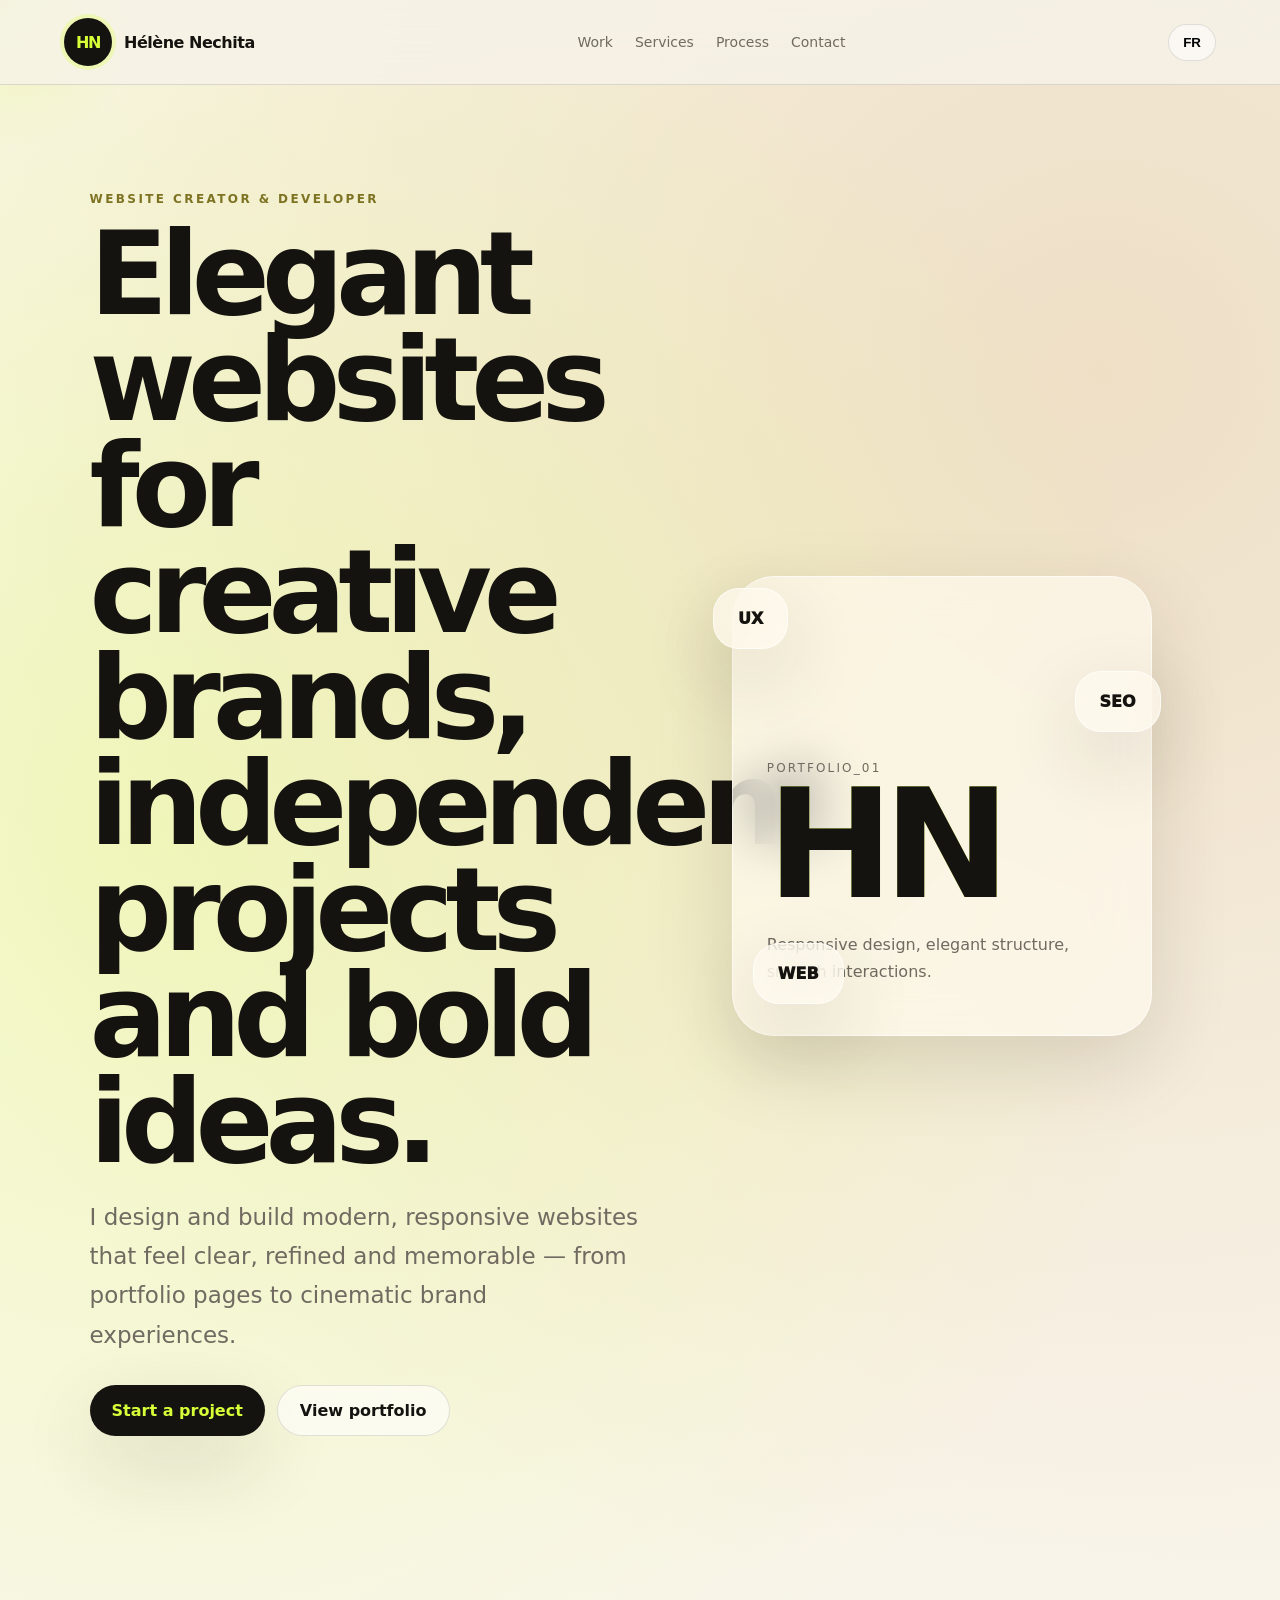
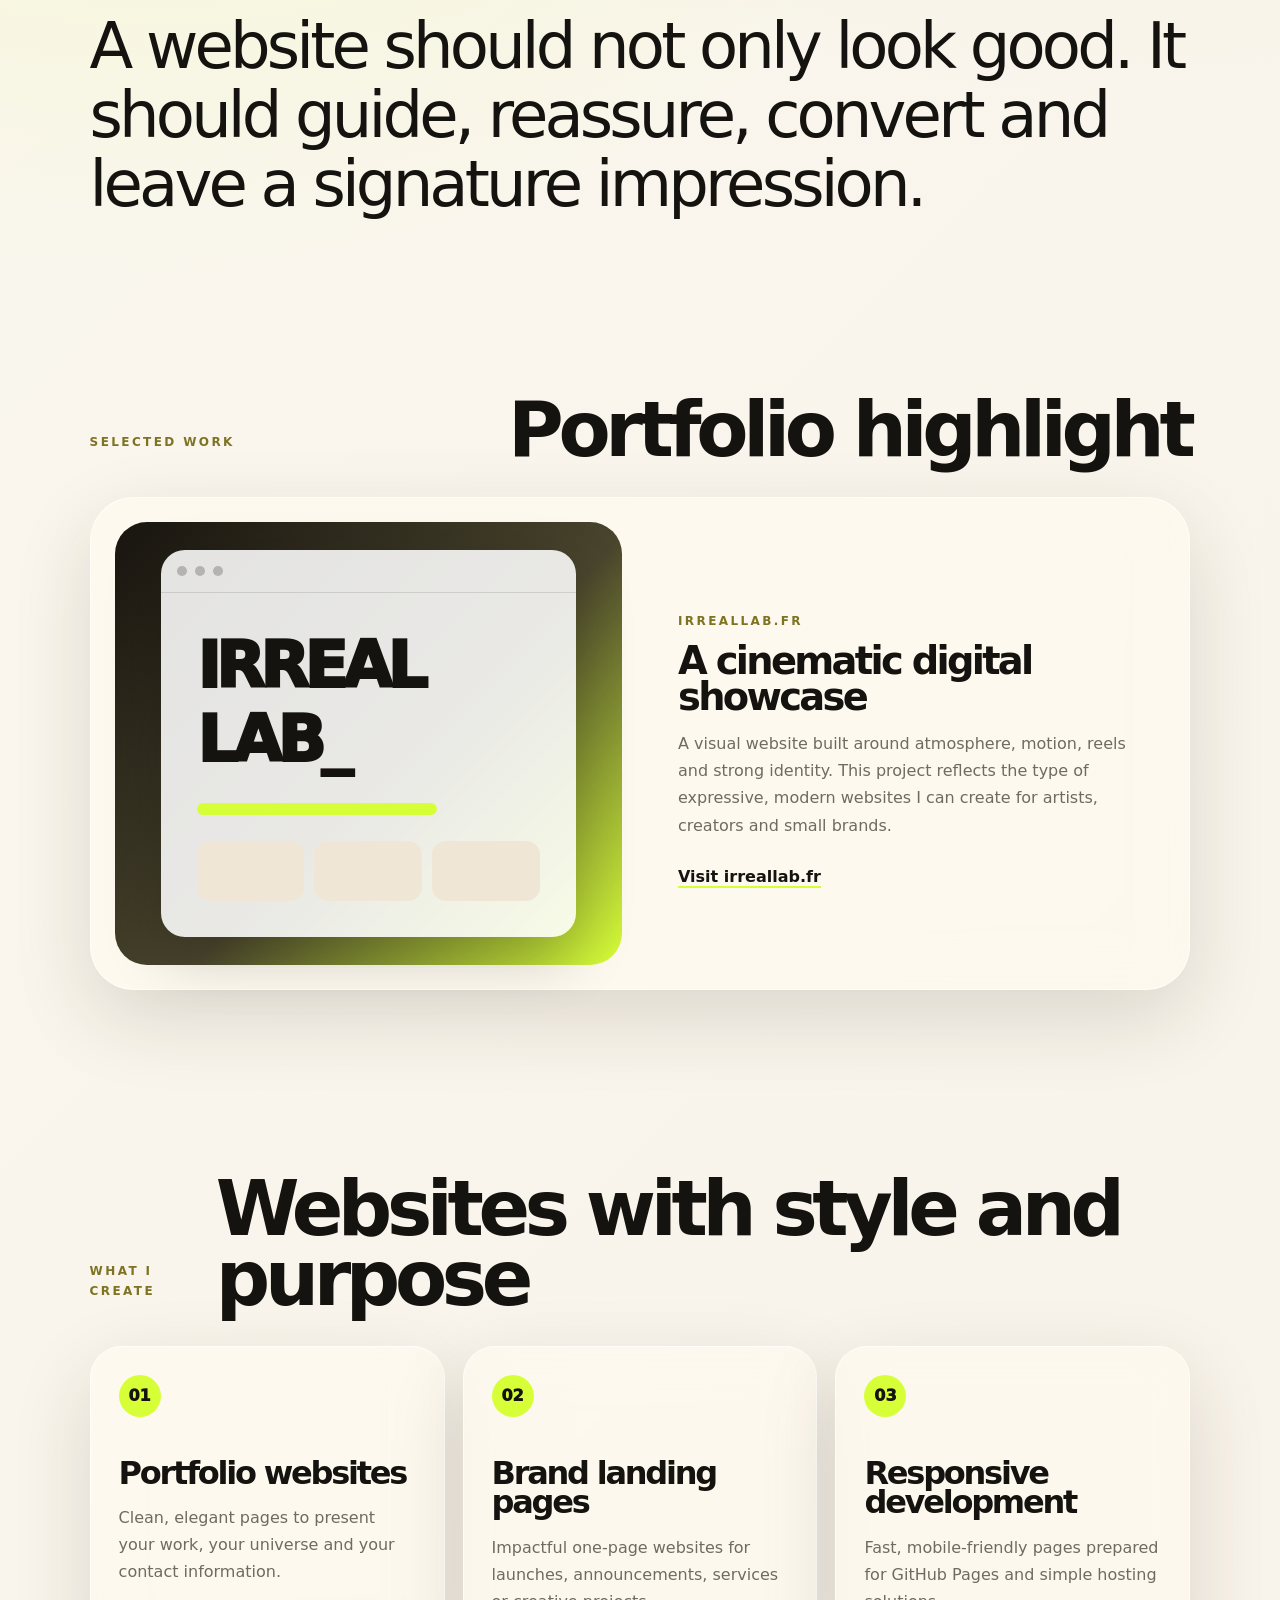
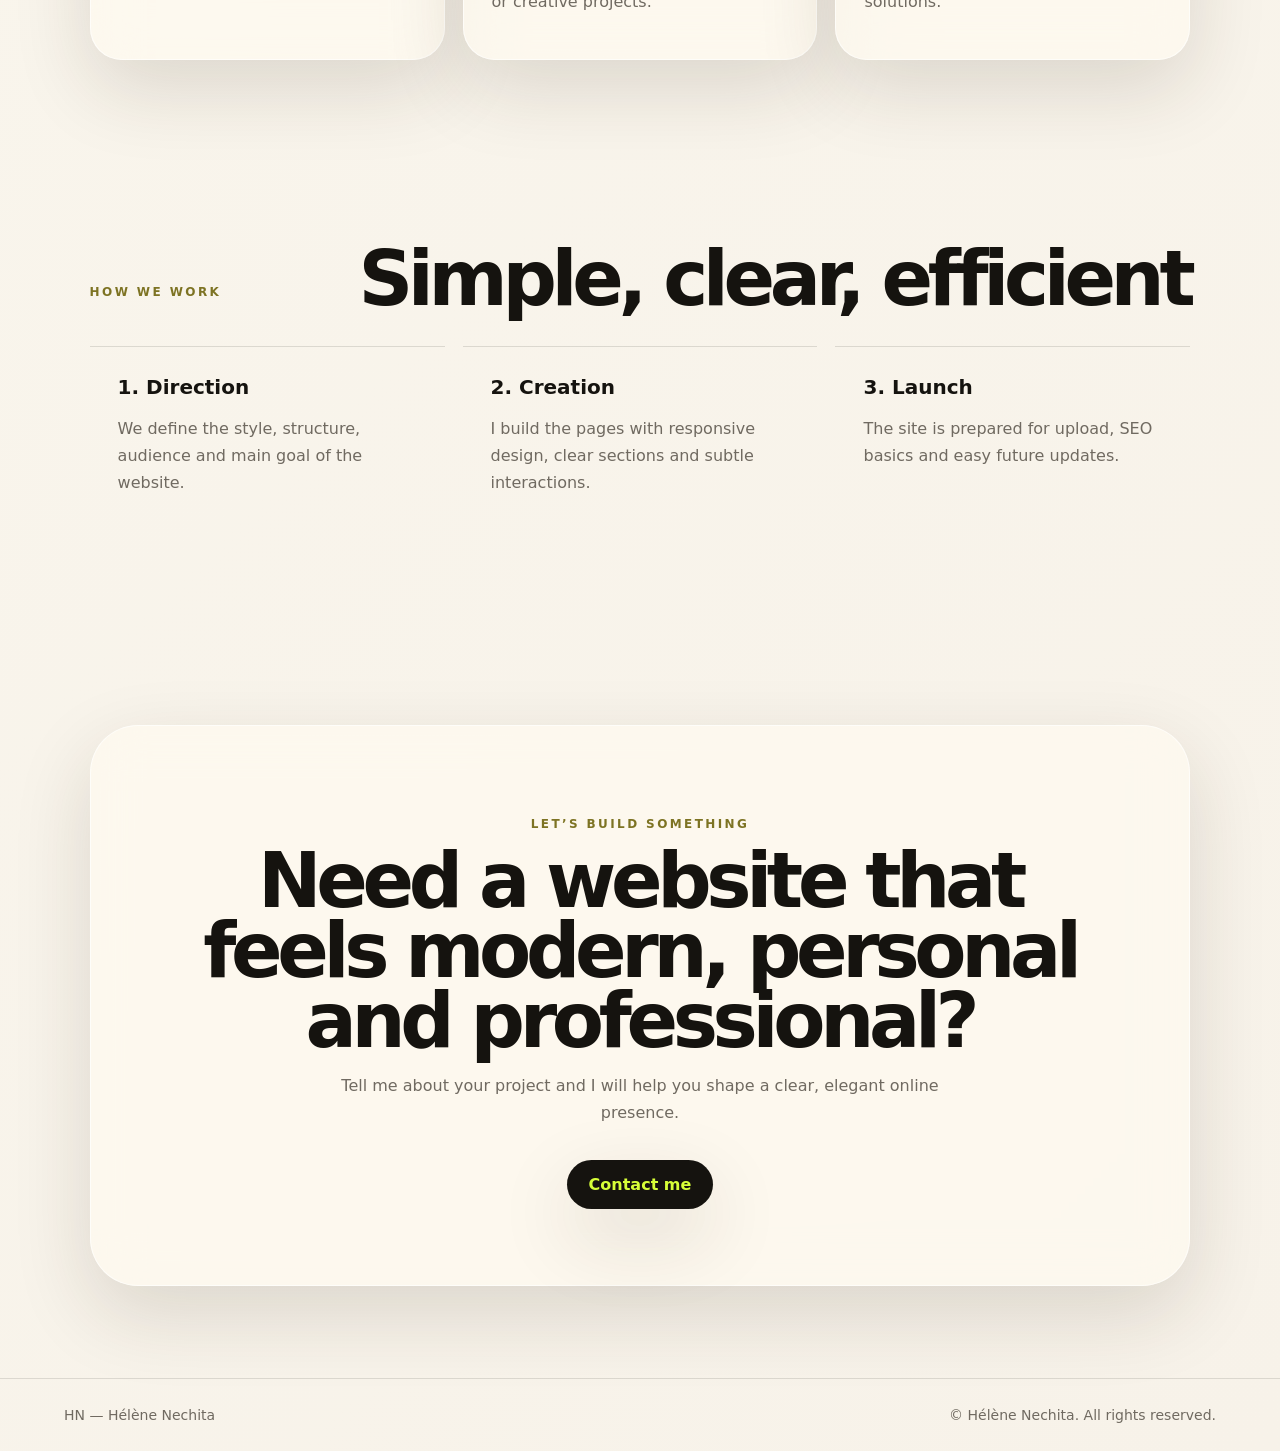
==== commit 604b15c6: "Add files via upload" ====
--- a/index.html
+++ b/index.html
@@ -3,131 +3,133 @@
 <head>
   <meta charset="UTF-8" />
   <meta name="viewport" content="width=device-width, initial-scale=1.0" />
-  <title>Hélène Gengoux — Website Creator & Developer</title>
-  <meta name="description" content="Hélène Gengoux creates modern, responsive and elegant websites for creative brands, portfolios and digital projects." />
-  <meta property="og:title" content="Hélène Gengoux — Website Creator & Developer" />
-  <meta property="og:description" content="Modern, catchy and responsive websites with creative direction and strong visual identity." />
+  <title>HN — Website Creator & Developer</title>
+  <meta name="description" content="Hélène Nechita — modern, responsive websites with refined design direction and clear storytelling." />
+  <meta property="og:title" content="HN — Website Creator & Developer" />
+  <meta property="og:description" content="Modern, responsive websites for creators, brands and independent projects." />
   <meta property="og:type" content="website" />
   <meta property="og:image" content="assets/preview.jpg" />
   <link rel="icon" href="assets/favicon.svg" type="image/svg+xml" />
-  <link rel="preconnect" href="https://fonts.googleapis.com">
-  <link rel="preconnect" href="https://fonts.gstatic.com" crossorigin>
-  <link href="https://fonts.googleapis.com/css2?family=Inter:wght@400;500;600;700;800;900&family=Space+Grotesk:wght@500;600;700&display=swap" rel="stylesheet">
   <link rel="stylesheet" href="style.css" />
 </head>
 <body>
-  <div class="grain"></div>
+  <div class="cursor-glow"></div>
+
   <header class="site-header">
-    <a class="logo" href="#top">HÉLÈNE<span>_WEB</span></a>
-    <button class="menu-toggle" aria-label="Open menu">menu</button>
-    <nav class="nav">
-      <a href="#work">Work</a>
-      <a href="#services">Services</a>
-      <a href="#process">Process</a>
-      <a href="#contact">Contact</a>
+    <a href="#top" class="brand" aria-label="HN home">
+      <span class="brand-mark">HN</span>
+      <span class="brand-name">Hélène Nechita</span>
+    </a>
+    <nav class="main-nav" aria-label="Main navigation">
+      <a href="#work" data-i18n="nav_work">Work</a>
+      <a href="#services" data-i18n="nav_services">Services</a>
+      <a href="#process" data-i18n="nav_process">Process</a>
+      <a href="#contact" data-i18n="nav_contact">Contact</a>
     </nav>
+    <button class="lang-toggle" id="langToggle" type="button" aria-label="Switch language">FR</button>
   </header>
 
   <main id="top">
     <section class="hero section reveal">
       <div class="hero-copy">
-        <p class="eyebrow">Website creator & developer</p>
-        <h1>Modern websites with a strong visual identity.</h1>
-        <p class="lead">I create responsive, elegant and memorable websites for creative projects, independent brands and professionals who need a digital presence that feels alive.</p>
+        <p class="eyebrow" data-i18n="hero_eyebrow">Website creator & developer</p>
+        <h1 data-i18n="hero_title">Elegant websites for creative brands, independent projects and bold ideas.</h1>
+        <p class="hero-text" data-i18n="hero_text">I design and build modern, responsive websites that feel clear, refined and memorable — from portfolio pages to cinematic brand experiences.</p>
         <div class="hero-actions">
-          <a class="btn primary" href="#work">View portfolio</a>
-          <a class="btn ghost" href="#contact">Start a project</a>
+          <a class="button primary" href="#contact" data-i18n="hero_cta_primary">Start a project</a>
+          <a class="button secondary" href="#work" data-i18n="hero_cta_secondary">View portfolio</a>
         </div>
       </div>
-      <div class="hero-card" aria-label="Website preview card">
-        <div class="browser-bar"><span></span><span></span><span></span></div>
-        <div class="preview-grid">
-          <div class="preview-panel large">
-            <p>visual identity</p>
-            <h2>responsive / dynamic / clean</h2>
+      <div class="hero-visual" aria-label="Portfolio visual card">
+        <div class="glass-card main-card">
+          <span class="small-label">portfolio_01</span>
+          <h2>HN</h2>
+          <p data-i18n="hero_card_text">Responsive design, elegant structure, smooth interactions.</p>
+        </div>
+        <div class="floating-card card-a">UX</div>
+        <div class="floating-card card-b">SEO</div>
+        <div class="floating-card card-c">WEB</div>
+      </div>
+    </section>
+
+    <section class="section intro reveal">
+      <p data-i18n="intro_text">A website should not only look good. It should guide, reassure, convert and leave a signature impression.</p>
+    </section>
+
+    <section class="section work reveal" id="work">
+      <div class="section-heading">
+        <p class="eyebrow" data-i18n="work_eyebrow">Selected work</p>
+        <h2 data-i18n="work_title">Portfolio highlight</h2>
+      </div>
+      <article class="project-card">
+        <div class="project-media">
+          <div class="mock-browser">
+            <div class="browser-dots"><span></span><span></span><span></span></div>
+            <div class="mock-content">
+              <div class="mock-title">IRREAL LAB_</div>
+              <div class="mock-line"></div>
+              <div class="mock-grid"><span></span><span></span><span></span></div>
+            </div>
           </div>
-          <div class="preview-panel neon">portfolio</div>
-          <div class="preview-panel">SEO-ready</div>
-          <div class="preview-panel">GitHub Pages</div>
+        </div>
+        <div class="project-copy">
+          <p class="eyebrow">irreallab.fr</p>
+          <h3 data-i18n="project_title">A cinematic digital showcase</h3>
+          <p data-i18n="project_text">A visual website built around atmosphere, motion, reels and strong identity. This project reflects the type of expressive, modern websites I can create for artists, creators and small brands.</p>
+          <a class="text-link" href="https://irreallab.fr" target="_blank" rel="noopener" data-i18n="project_link">Visit irreallab.fr</a>
+        </div>
+      </article>
+    </section>
+
+    <section class="section services reveal" id="services">
+      <div class="section-heading">
+        <p class="eyebrow" data-i18n="services_eyebrow">What I create</p>
+        <h2 data-i18n="services_title">Websites with style and purpose</h2>
+      </div>
+      <div class="service-grid">
+        <div class="service-card">
+          <span>01</span>
+          <h3 data-i18n="service_1_title">Portfolio websites</h3>
+          <p data-i18n="service_1_text">Clean, elegant pages to present your work, your universe and your contact information.</p>
+        </div>
+        <div class="service-card">
+          <span>02</span>
+          <h3 data-i18n="service_2_title">Brand landing pages</h3>
+          <p data-i18n="service_2_text">Impactful one-page websites for launches, announcements, services or creative projects.</p>
+        </div>
+        <div class="service-card">
+          <span>03</span>
+          <h3 data-i18n="service_3_title">Responsive development</h3>
+          <p data-i18n="service_3_text">Fast, mobile-friendly pages prepared for GitHub Pages and simple hosting solutions.</p>
         </div>
       </div>
     </section>
 
-    <section class="section marquee-wrap" aria-label="Keywords">
-      <div class="marquee">
-        <span>creative websites</span><span>responsive design</span><span>landing pages</span><span>portfolio sites</span><span>clean code</span><span>visual storytelling</span>
+    <section class="section process reveal" id="process">
+      <div class="section-heading">
+        <p class="eyebrow" data-i18n="process_eyebrow">How we work</p>
+        <h2 data-i18n="process_title">Simple, clear, efficient</h2>
+      </div>
+      <div class="timeline">
+        <div><strong data-i18n="step_1_title">1. Direction</strong><p data-i18n="step_1_text">We define the style, structure, audience and main goal of the website.</p></div>
+        <div><strong data-i18n="step_2_title">2. Creation</strong><p data-i18n="step_2_text">I build the pages with responsive design, clear sections and subtle interactions.</p></div>
+        <div><strong data-i18n="step_3_title">3. Launch</strong><p data-i18n="step_3_text">The site is prepared for upload, SEO basics and easy future updates.</p></div>
       </div>
     </section>
 
-    <section id="work" class="section reveal">
-      <div class="section-heading">
-        <p class="eyebrow">Selected work</p>
-        <h2>Portfolio</h2>
+    <section class="section contact reveal" id="contact">
+      <div class="contact-panel">
+        <p class="eyebrow" data-i18n="contact_eyebrow">Let’s build something</p>
+        <h2 data-i18n="contact_title">Need a website that feels modern, personal and professional?</h2>
+        <p data-i18n="contact_text">Tell me about your project and I will help you shape a clear, elegant online presence.</p>
+        <a class="button primary" href="mailto:hello@example.com?subject=Website%20project%20with%20H%C3%A9l%C3%A8ne%20Nechita" data-i18n="contact_cta">Contact me</a>
       </div>
-      <div class="work-card featured">
-        <div>
-          <p class="tag">Live project</p>
-          <h3>IRREAL LAB</h3>
-          <p>A cinematic website built around visual experiments, motion, surrealism and a strong editorial atmosphere. A reference for the type of immersive web experiences I can create.</p>
-          <a class="text-link" href="https://irreallab.fr" target="_blank" rel="noopener">Visit irreallab.fr →</a>
-        </div>
-        <div class="work-visual">
-          <div class="orb"></div>
-          <p>irreallab.fr</p>
-        </div>
-      </div>
-      <div class="cards three">
-        <article class="mini-card">
-          <h3>Creative portfolio</h3>
-          <p>For artists, designers, photographers, creators and personal brands.</p>
-        </article>
-        <article class="mini-card">
-          <h3>Landing page</h3>
-          <p>Clear storytelling, strong call-to-action and polished visual structure.</p>
-        </article>
-        <article class="mini-card">
-          <h3>Showcase website</h3>
-          <p>A professional online presence with modern layouts and mobile-first structure.</p>
-        </article>
-      </div>
-    </section>
-
-    <section id="services" class="section reveal">
-      <div class="section-heading">
-        <p class="eyebrow">What I create</p>
-        <h2>Services</h2>
-      </div>
-      <div class="service-list">
-        <div class="service-item"><span>01</span><h3>Website creation</h3><p>Custom one-page or multi-page websites built for clarity, beauty and performance.</p></div>
-        <div class="service-item"><span>02</span><h3>Responsive development</h3><p>Mobile, tablet and desktop layouts that feel smooth and professional everywhere.</p></div>
-        <div class="service-item"><span>03</span><h3>Portfolio & brand pages</h3><p>Websites that present your work with rhythm, atmosphere and a strong first impression.</p></div>
-        <div class="service-item"><span>04</span><h3>GitHub Pages setup</h3><p>Static websites prepared for fast publication, clean file structure and easy updates.</p></div>
-      </div>
-    </section>
-
-    <section id="process" class="section reveal">
-      <div class="section-heading">
-        <p class="eyebrow">How it works</p>
-        <h2>Simple process</h2>
-      </div>
-      <div class="timeline">
-        <div><strong>01</strong><h3>Define</h3><p>We clarify your goal, pages, content and visual direction.</p></div>
-        <div><strong>02</strong><h3>Create</h3><p>I build the structure, design mood and responsive code.</p></div>
-        <div><strong>03</strong><h3>Publish</h3><p>The site is prepared for GitHub Pages, domain connection and future updates.</p></div>
-      </div>
-    </section>
-
-    <section id="contact" class="section contact reveal">
-      <p class="eyebrow">Contact</p>
-      <h2>Need a website that looks modern and feels personal?</h2>
-      <p>Let’s create a site that presents your project clearly, beautifully and professionally.</p>
-      <a class="btn primary" href="mailto:hgengoux@gmail.com?subject=Website%20project%20request">Contact Hélène</a>
     </section>
   </main>
 
-  <footer>
-    <p>© <span id="year"></span> Hélène Gengoux. Website creator & developer.</p>
-    <p class="credit">Creative direction inspiration: irreallab universe.</p>
+  <footer class="site-footer">
+    <span>HN — Hélène Nechita</span>
+    <span data-i18n="footer_rights">© Hélène Nechita. All rights reserved.</span>
   </footer>
 
   <script src="script.js"></script>
--- a/style.css
+++ b/style.css
@@ -1,40 +1,180 @@
-:root{
-  --bg:#070707;
-  --panel:#101010;
-  --panel-2:#171717;
-  --text:#f7f7f2;
-  --muted:#a7a7a0;
-  --line:rgba(255,255,255,.12);
-  --accent:#d7ff3f;
-  --accent-soft:rgba(215,255,63,.18);
-  --shadow:0 30px 90px rgba(0,0,0,.42);
+:root {
+  --bg: #f7f2e9;
+  --paper: #fffaf0;
+  --ink: #15130f;
+  --muted: #706a61;
+  --line: rgba(21, 19, 15, 0.12);
+  --accent: #d7ff38;
+  --accent-soft: rgba(215, 255, 56, 0.38);
+  --warm: #ead7b8;
+  --shadow: 0 28px 80px rgba(48, 37, 19, 0.14);
 }
-*{box-sizing:border-box}
-html{scroll-behavior:smooth}
-body{
-  margin:0;
-  background:radial-gradient(circle at top right,rgba(215,255,63,.14),transparent 26rem),var(--bg);
-  color:var(--text);
-  font-family:Inter,system-ui,-apple-system,BlinkMacSystemFont,"Segoe UI",sans-serif;
-  overflow-x:hidden;
+
+* { box-sizing: border-box; }
+html { scroll-behavior: smooth; }
+body {
+  margin: 0;
+  font-family: Inter, ui-sans-serif, system-ui, -apple-system, BlinkMacSystemFont, "Segoe UI", sans-serif;
+  background:
+    radial-gradient(circle at 12% 18%, rgba(215, 255, 56, 0.26), transparent 26%),
+    radial-gradient(circle at 86% 8%, rgba(234, 215, 184, 0.75), transparent 30%),
+    linear-gradient(135deg, #fbf8ef, var(--bg));
+  color: var(--ink);
+  overflow-x: hidden;
 }
-a{color:inherit;text-decoration:none}
-.grain{position:fixed;inset:0;pointer-events:none;opacity:.16;z-index:10;background-image:url("data:image/svg+xml,%3Csvg viewBox='0 0 200 200' xmlns='http://www.w3.org/2000/svg'%3E%3Cfilter id='n'%3E%3CfeTurbulence type='fractalNoise' baseFrequency='.8' numOctaves='3' stitchTiles='stitch'/%3E%3C/filter%3E%3Crect width='100%25' height='100%25' filter='url(%23n)' opacity='.5'/%3E%3C/svg%3E")}
-.site-header{
-  position:fixed;top:0;left:0;right:0;z-index:20;
-  display:flex;align-items:center;justify-content:space-between;
-  padding:22px clamp(18px,4vw,54px);
-  backdrop-filter:blur(18px);
-  background:rgba(7,7,7,.58);
-  border-bottom:1px solid rgba(255,255,255,.06);
+
+a { color: inherit; text-decoration: none; }
+
+.cursor-glow {
+  position: fixed;
+  width: 340px;
+  height: 340px;
+  border-radius: 999px;
+  background: radial-gradient(circle, rgba(215,255,56,.26), transparent 62%);
+  pointer-events: none;
+  transform: translate(-50%, -50%);
+  z-index: 0;
+  opacity: .8;
 }
-.logo{font-family:"Space Grotesk",sans-serif;font-weight:700;letter-spacing:-.04em;font-size:1.15rem}.logo span{color:var(--accent)}
-.nav{display:flex;gap:28px;color:var(--muted);font-size:.9rem}.nav a:hover{color:var(--text)}
-.menu-toggle{display:none;background:none;border:1px solid var(--line);color:var(--text);border-radius:999px;padding:8px 14px}
-.section{width:min(1120px,calc(100% - 36px));margin:0 auto;padding:94px 0}.hero{min-height:100vh;display:grid;grid-template-columns:1.05fr .95fr;gap:44px;align-items:center;padding-top:130px}
-.eyebrow{text-transform:uppercase;letter-spacing:.22em;color:var(--accent);font-size:.74rem;font-weight:800}.hero h1,.section-heading h2,.contact h2{font-family:"Space Grotesk",sans-serif;letter-spacing:-.07em;line-height:.9;margin:12px 0;font-weight:700}.hero h1{font-size:clamp(3.6rem,9vw,8.5rem)}.lead{max-width:620px;color:var(--muted);font-size:clamp(1.05rem,2vw,1.25rem);line-height:1.7}.hero-actions{display:flex;gap:14px;flex-wrap:wrap;margin-top:32px}.btn{display:inline-flex;align-items:center;justify-content:center;border-radius:999px;padding:14px 22px;font-weight:800;border:1px solid var(--line);transition:.25s}.btn.primary{background:var(--accent);color:#050505;border-color:var(--accent);box-shadow:0 0 32px var(--accent-soft)}.btn.ghost:hover,.btn.primary:hover{transform:translateY(-3px)}
-.hero-card{background:linear-gradient(145deg,rgba(255,255,255,.1),rgba(255,255,255,.03));border:1px solid var(--line);border-radius:34px;padding:18px;box-shadow:var(--shadow);transform:rotate(1.5deg)}.browser-bar{display:flex;gap:7px;padding:8px 6px 16px}.browser-bar span{width:10px;height:10px;border-radius:50%;background:rgba(255,255,255,.28)}.preview-grid{display:grid;grid-template-columns:1fr 1fr;gap:12px}.preview-panel{min-height:110px;border-radius:24px;background:var(--panel);border:1px solid var(--line);padding:18px;display:flex;align-items:flex-end;color:var(--muted);font-weight:700}.preview-panel.large{grid-column:span 2;min-height:240px;background:radial-gradient(circle at 70% 20%,var(--accent-soft),transparent 16rem),#111;display:block}.preview-panel.large p{color:var(--accent);letter-spacing:.18em;text-transform:uppercase;font-size:.72rem}.preview-panel.large h2{font-size:clamp(2rem,4vw,4rem);line-height:.92;letter-spacing:-.06em}.preview-panel.neon{color:#080808;background:var(--accent)}
-.marquee-wrap{padding:0;overflow:hidden}.marquee{display:flex;gap:16px;white-space:nowrap;animation:slide 24s linear infinite}.marquee span{border:1px solid var(--line);border-radius:999px;padding:10px 18px;color:var(--muted);text-transform:uppercase;font-size:.75rem;letter-spacing:.14em}@keyframes slide{to{transform:translateX(-50%)}}
-.section-heading{display:flex;align-items:end;justify-content:space-between;margin-bottom:28px}.section-heading h2,.contact h2{font-size:clamp(3rem,7vw,6rem)}.work-card{border:1px solid var(--line);border-radius:34px;padding:clamp(24px,4vw,44px);background:linear-gradient(145deg,var(--panel),rgba(255,255,255,.04));display:grid;grid-template-columns:1.1fr .9fr;gap:28px;box-shadow:var(--shadow)}.tag{display:inline-flex;background:var(--accent-soft);color:var(--accent);padding:8px 12px;border-radius:999px;font-size:.75rem;text-transform:uppercase;letter-spacing:.14em}.work-card h3{font-family:"Space Grotesk";font-size:clamp(2.4rem,5vw,5rem);margin:16px 0 8px;letter-spacing:-.08em}.work-card p{color:var(--muted);line-height:1.7}.text-link{color:var(--accent);font-weight:900}.work-visual{min-height:300px;border-radius:28px;background:#050505;border:1px solid var(--line);position:relative;overflow:hidden;display:flex;align-items:end;padding:24px}.orb{position:absolute;width:260px;height:260px;border-radius:50%;background:var(--accent);filter:blur(28px);opacity:.65;top:20%;left:20%;animation:pulse 5s ease-in-out infinite}.work-visual p{position:relative;color:#fff;font-weight:900;font-size:2rem}@keyframes pulse{50%{transform:scale(1.16);opacity:.9}}
-.cards.three{display:grid;grid-template-columns:repeat(3,1fr);gap:16px;margin-top:16px}.mini-card,.service-item,.timeline div{background:var(--panel);border:1px solid var(--line);border-radius:26px;padding:24px}.mini-card h3,.service-item h3,.timeline h3{font-family:"Space Grotesk";letter-spacing:-.04em}.mini-card p,.service-item p,.timeline p,.contact p,footer{color:var(--muted);line-height:1.65}.service-list{display:grid;gap:12px}.service-item{display:grid;grid-template-columns:70px 1fr 1.4fr;align-items:center}.service-item span,.timeline strong{color:var(--accent);font-weight:900}.timeline{display:grid;grid-template-columns:repeat(3,1fr);gap:16px}.contact{text-align:center;border:1px solid var(--line);border-radius:38px;background:radial-gradient(circle at 50% 0,var(--accent-soft),transparent 22rem),var(--panel);padding-left:24px;padding-right:24px;margin-bottom:80px}.contact p{max-width:620px;margin:0 auto 28px}footer{width:min(1120px,calc(100% - 36px));margin:0 auto;padding:32px 0 46px;display:flex;justify-content:space-between;gap:16px;border-top:1px solid var(--line);font-size:.86rem}.credit{opacity:.7}.reveal{opacity:0;transform:translateY(28px);transition:opacity .7s ease, transform .7s ease}.reveal.visible{opacity:1;transform:none}
-@media(max-width:860px){.menu-toggle{display:block}.nav{position:absolute;top:72px;right:18px;display:none;flex-direction:column;background:#111;border:1px solid var(--line);border-radius:22px;padding:18px;min-width:190px}.nav.open{display:flex}.hero,.work-card{grid-template-columns:1fr}.hero-card{transform:none}.cards.three,.timeline{grid-template-columns:1fr}.service-item{grid-template-columns:1fr;gap:6px}.section{padding:70px 0}.hero{padding-top:120px}.section-heading{display:block}footer{flex-direction:column}.hero h1{font-size:clamp(3.2rem,18vw,5.7rem)}}
+
+.site-header {
+  position: sticky;
+  top: 0;
+  z-index: 20;
+  display: flex;
+  align-items: center;
+  justify-content: space-between;
+  gap: 24px;
+  padding: 18px clamp(18px, 5vw, 72px);
+  backdrop-filter: blur(18px);
+  background: rgba(247, 242, 233, 0.78);
+  border-bottom: 1px solid var(--line);
+}
+
+.brand { display: flex; align-items: center; gap: 12px; }
+.brand-mark {
+  width: 48px;
+  height: 48px;
+  display: grid;
+  place-items: center;
+  border-radius: 50%;
+  background: var(--ink);
+  color: var(--accent);
+  font-weight: 900;
+  letter-spacing: -0.08em;
+  box-shadow: 0 0 0 4px rgba(215, 255, 56, 0.28);
+}
+.brand-name { font-weight: 700; letter-spacing: -0.03em; }
+
+.main-nav { display: flex; gap: 22px; font-size: 14px; color: var(--muted); }
+.main-nav a:hover { color: var(--ink); }
+.lang-toggle {
+  border: 1px solid var(--line);
+  background: rgba(255,255,255,.55);
+  padding: 10px 14px;
+  border-radius: 999px;
+  font-weight: 800;
+  cursor: pointer;
+}
+
+.section { position: relative; z-index: 1; padding: 92px clamp(18px, 7vw, 110px); }
+.hero {
+  min-height: calc(100vh - 84px);
+  display: grid;
+  grid-template-columns: minmax(0, 1.05fr) minmax(320px, .95fr);
+  align-items: center;
+  gap: 54px;
+}
+.eyebrow { text-transform: uppercase; font-size: 12px; letter-spacing: .2em; font-weight: 900; color: #7d7323; }
+h1, h2, h3 { margin: 0; letter-spacing: -0.07em; line-height: .92; }
+h1 { font-size: clamp(54px, 9vw, 116px); max-width: 980px; }
+h2 { font-size: clamp(42px, 6vw, 76px); }
+h3 { font-size: clamp(28px, 3vw, 44px); }
+p { color: var(--muted); line-height: 1.7; }
+.hero-text { max-width: 650px; font-size: clamp(18px, 2vw, 23px); }
+.hero-actions { display: flex; gap: 12px; flex-wrap: wrap; margin-top: 30px; }
+.button {
+  display: inline-flex;
+  align-items: center;
+  justify-content: center;
+  border-radius: 999px;
+  padding: 15px 22px;
+  font-weight: 850;
+  transition: transform .25s ease, box-shadow .25s ease;
+}
+.button:hover { transform: translateY(-2px); }
+.button.primary { background: var(--ink); color: var(--accent); box-shadow: var(--shadow); }
+.button.secondary { background: rgba(255,255,255,.58); border: 1px solid var(--line); }
+
+.hero-visual { position: relative; min-height: 520px; display: grid; place-items: center; }
+.glass-card, .floating-card, .service-card, .project-card, .contact-panel {
+  border: 1px solid rgba(255,255,255,.62);
+  background: rgba(255, 250, 240, 0.66);
+  backdrop-filter: blur(24px);
+  box-shadow: var(--shadow);
+}
+.main-card { width: min(100%, 420px); min-height: 460px; border-radius: 42px; padding: 34px; display: flex; flex-direction: column; justify-content: flex-end; }
+.small-label { color: var(--muted); font-size: 12px; letter-spacing: .18em; text-transform: uppercase; }
+.main-card h2 { font-size: 152px; color: var(--ink); text-shadow: 0 0 0 var(--accent); }
+.floating-card { position: absolute; border-radius: 26px; padding: 20px 24px; font-weight: 950; }
+.card-a { top: 8%; left: 4%; animation: float 5s ease-in-out infinite; }
+.card-b { right: 6%; top: 24%; animation: float 6s ease-in-out infinite reverse; }
+.card-c { bottom: 12%; left: 12%; animation: float 5.6s ease-in-out infinite; }
+
+.intro { padding-top: 20px; padding-bottom: 20px; }
+.intro p { font-size: clamp(30px, 5vw, 64px); color: var(--ink); line-height: 1.08; max-width: 1120px; letter-spacing: -0.06em; }
+.section-heading { display: flex; justify-content: space-between; align-items: end; gap: 20px; margin-bottom: 32px; }
+
+.project-card { display: grid; grid-template-columns: 1fr 1fr; gap: 36px; padding: 24px; border-radius: 44px; }
+.project-media { min-height: 390px; border-radius: 32px; background: linear-gradient(135deg, #181510, #4a452d 55%, var(--accent)); padding: 28px; display: grid; place-items: center; }
+.mock-browser { width: 92%; min-height: 260px; border-radius: 24px; background: rgba(255,255,255,.88); overflow: hidden; box-shadow: 0 20px 60px rgba(0,0,0,.2); }
+.browser-dots { display: flex; gap: 8px; padding: 16px; border-bottom: 1px solid var(--line); }
+.browser-dots span { width: 10px; height: 10px; background: #242118; border-radius: 50%; opacity: .25; }
+.mock-content { padding: 36px; }
+.mock-title { font-size: clamp(36px, 5vw, 64px); letter-spacing: -0.08em; font-weight: 950; }
+.mock-line { height: 12px; width: 70%; margin: 26px 0; border-radius: 999px; background: var(--accent); }
+.mock-grid { display: grid; grid-template-columns: repeat(3, 1fr); gap: 10px; }
+.mock-grid span { height: 60px; border-radius: 14px; background: #efe6d6; }
+.project-copy { padding: 20px; align-self: center; }
+.text-link { display: inline-block; margin-top: 12px; font-weight: 900; border-bottom: 2px solid var(--accent); }
+
+.service-grid { display: grid; grid-template-columns: repeat(3, 1fr); gap: 18px; }
+.service-card { border-radius: 32px; padding: 28px; min-height: 270px; }
+.service-card span { display: inline-grid; place-items: center; width: 42px; height: 42px; border-radius: 50%; background: var(--accent); font-weight: 950; margin-bottom: 42px; }
+.service-card h3 { font-size: 32px; }
+
+.timeline { display: grid; grid-template-columns: repeat(3, 1fr); gap: 18px; counter-reset: step; }
+.timeline div { padding: 28px; border-top: 1px solid var(--line); }
+.timeline strong { font-size: 20px; }
+
+.contact-panel { border-radius: 48px; padding: clamp(32px, 6vw, 76px); text-align: center; }
+.contact-panel p { max-width: 650px; margin-left: auto; margin-right: auto; }
+.contact-panel .button { margin-top: 18px; }
+
+.site-footer { display: flex; justify-content: space-between; gap: 18px; flex-wrap: wrap; padding: 28px clamp(18px, 5vw, 72px); border-top: 1px solid var(--line); color: var(--muted); font-size: 14px; }
+
+.reveal { opacity: 0; transform: translateY(24px); transition: opacity .8s ease, transform .8s ease; }
+.reveal.visible { opacity: 1; transform: translateY(0); }
+@keyframes float { 0%, 100% { transform: translateY(0); } 50% { transform: translateY(-18px); } }
+
+@media (max-width: 860px) {
+  .main-nav { display: none; }
+  .hero { grid-template-columns: 1fr; padding-top: 56px; }
+  .hero-visual { min-height: 390px; }
+  .main-card { min-height: 350px; }
+  .main-card h2 { font-size: 112px; }
+  .project-card, .service-grid, .timeline { grid-template-columns: 1fr; }
+  .section-heading { align-items: start; flex-direction: column; }
+}
+
+@media (max-width: 520px) {
+  .site-header { padding: 14px 16px; }
+  .brand-name { display: none; }
+  .section { padding: 70px 16px; }
+  h1 { font-size: 52px; }
+  .hero-text { font-size: 17px; }
+  .hero-actions { flex-direction: column; }
+  .button { width: 100%; }
+  .project-card { padding: 14px; border-radius: 30px; }
+  .project-media { min-height: 300px; }
+}
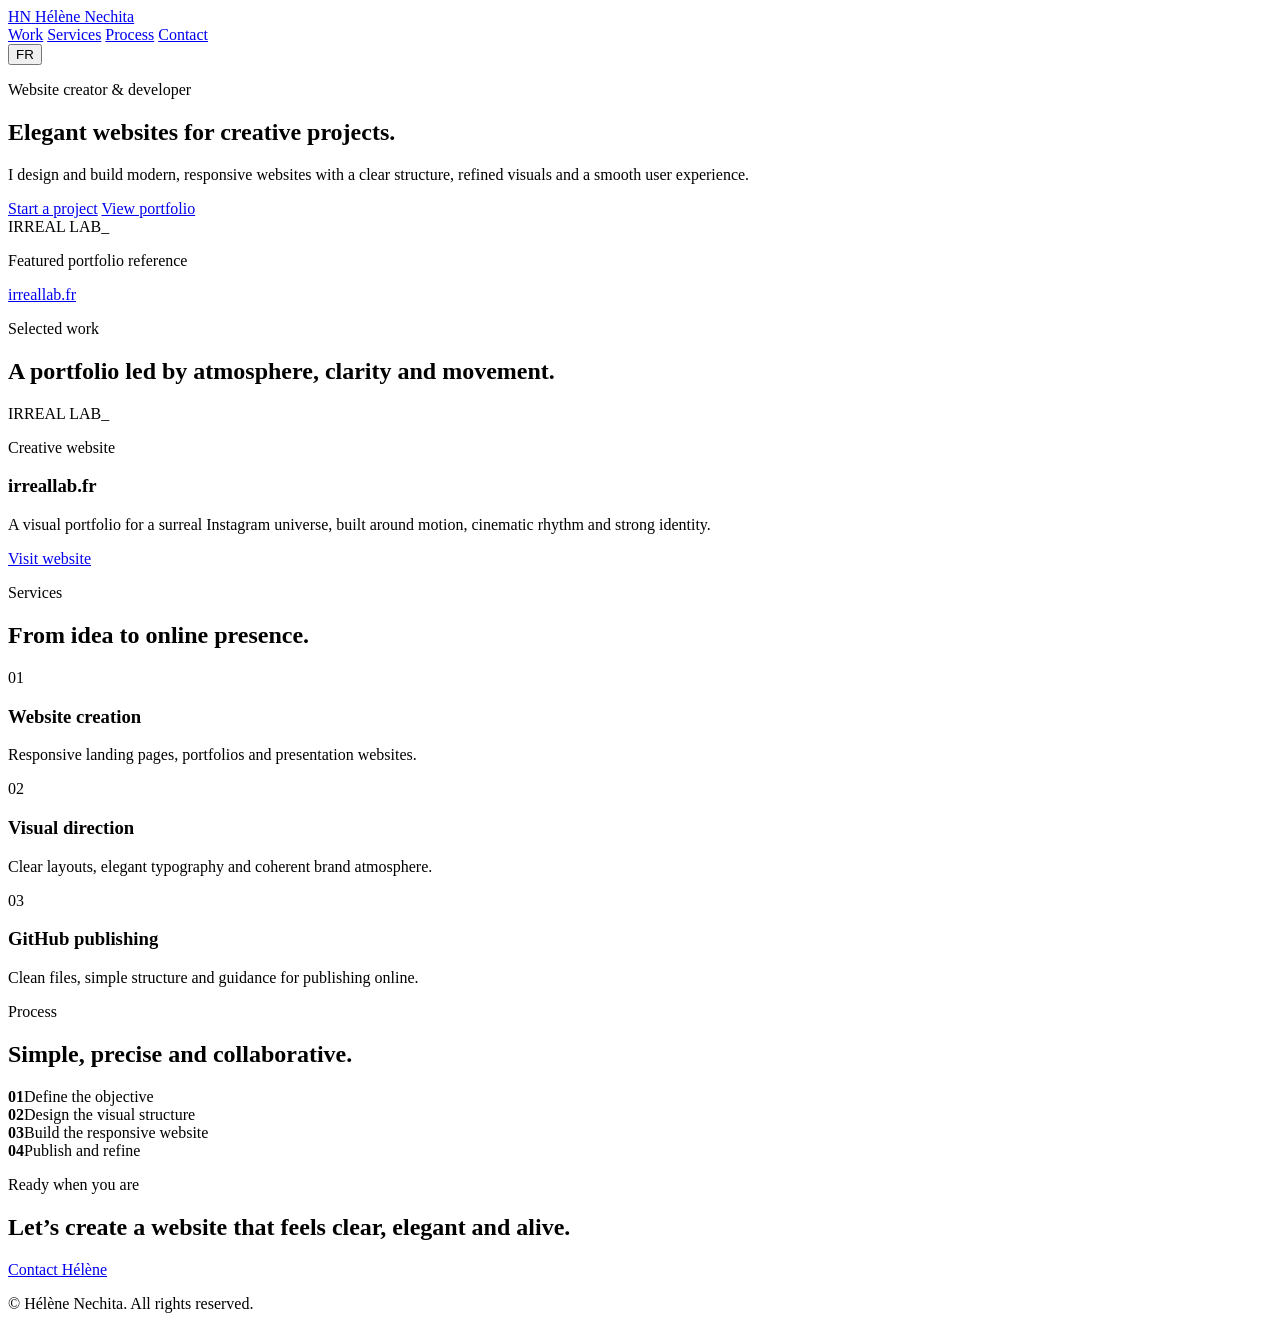
==== commit 5ddce8de: "Update meta description and improve content structure" ====
--- a/index.html
+++ b/index.html
@@ -3,133 +3,124 @@
 <head>
   <meta charset="UTF-8" />
   <meta name="viewport" content="width=device-width, initial-scale=1.0" />
+  <meta name="description" content="Hélène Nechita creates modern, responsive and elegant websites for artists, creators, small businesses and independent projects." />
   <title>HN — Website Creator & Developer</title>
-  <meta name="description" content="Hélène Nechita — modern, responsive websites with refined design direction and clear storytelling." />
-  <meta property="og:title" content="HN — Website Creator & Developer" />
-  <meta property="og:description" content="Modern, responsive websites for creators, brands and independent projects." />
-  <meta property="og:type" content="website" />
-  <meta property="og:image" content="assets/preview.jpg" />
-  <link rel="icon" href="assets/favicon.svg" type="image/svg+xml" />
-  <link rel="stylesheet" href="style.css" />
+  <link rel="preconnect" href="https://fonts.googleapis.com">
+  <link rel="preconnect" href="https://fonts.gstatic.com" crossorigin>
+  <link href="https://fonts.googleapis.com/css2?family=Inter:wght@300;400;500;600;700&family=Manrope:wght@300;400;500;600;700&display=swap" rel="stylesheet">
+  <link rel="stylesheet" href="styles.css" />
 </head>
 <body>
-  <div class="cursor-glow"></div>
+  <div class="cursor-dot"></div>
+  <div class="cursor-ring"></div>
 
   <header class="site-header">
-    <a href="#top" class="brand" aria-label="HN home">
+    <a class="brand" href="index.html" aria-label="HN home">
       <span class="brand-mark">HN</span>
       <span class="brand-name">Hélène Nechita</span>
     </a>
+
     <nav class="main-nav" aria-label="Main navigation">
-      <a href="#work" data-i18n="nav_work">Work</a>
-      <a href="#services" data-i18n="nav_services">Services</a>
-      <a href="#process" data-i18n="nav_process">Process</a>
-      <a href="#contact" data-i18n="nav_contact">Contact</a>
+      <a href="#work" data-en="Work" data-fr="Projets">Work</a>
+      <a href="#services" data-en="Services" data-fr="Services">Services</a>
+      <a href="#process" data-en="Process" data-fr="Processus">Process</a>
+      <a href="contact.html" data-en="Contact" data-fr="Contact">Contact</a>
     </nav>
+
     <button class="lang-toggle" id="langToggle" type="button" aria-label="Switch language">FR</button>
   </header>
 
-  <main id="top">
-    <section class="hero section reveal">
-      <div class="hero-copy">
-        <p class="eyebrow" data-i18n="hero_eyebrow">Website creator & developer</p>
-        <h1 data-i18n="hero_title">Elegant websites for creative brands, independent projects and bold ideas.</h1>
-        <p class="hero-text" data-i18n="hero_text">I design and build modern, responsive websites that feel clear, refined and memorable — from portfolio pages to cinematic brand experiences.</p>
+  <main>
+    <section class="hero section-soft">
+      <div class="hero-content reveal">
+        <p class="eyebrow" data-en="Website creator & developer" data-fr="Créatrice et développeuse de sites web">Website creator & developer</p>
+        <h1 data-en="Elegant websites for creative projects." data-fr="Des sites élégants pour projets créatifs.">Elegant websites for creative projects.</h1>
+        <p class="hero-text" data-en="I design and build modern, responsive websites with a clear structure, refined visuals and a smooth user experience." data-fr="Je conçois et développe des sites modernes, responsives, structurés et élégants, avec une expérience utilisateur fluide.">I design and build modern, responsive websites with a clear structure, refined visuals and a smooth user experience.</p>
         <div class="hero-actions">
-          <a class="button primary" href="#contact" data-i18n="hero_cta_primary">Start a project</a>
-          <a class="button secondary" href="#work" data-i18n="hero_cta_secondary">View portfolio</a>
+          <a class="button primary" href="contact.html" data-en="Start a project" data-fr="Démarrer un projet">Start a project</a>
+          <a class="button secondary" href="#work" data-en="View portfolio" data-fr="Voir le portfolio">View portfolio</a>
         </div>
       </div>
-      <div class="hero-visual" aria-label="Portfolio visual card">
-        <div class="glass-card main-card">
-          <span class="small-label">portfolio_01</span>
-          <h2>HN</h2>
-          <p data-i18n="hero_card_text">Responsive design, elegant structure, smooth interactions.</p>
+
+      <div class="hero-card reveal delay-1" aria-label="Featured project card">
+        <div class="browser-bar">
+          <span></span><span></span><span></span>
         </div>
-        <div class="floating-card card-a">UX</div>
-        <div class="floating-card card-b">SEO</div>
-        <div class="floating-card card-c">WEB</div>
+        <div class="mock-screen">
+          <div class="mock-logo">IRREAL LAB_</div>
+          <p data-en="Featured portfolio reference" data-fr="Référence portfolio principale">Featured portfolio reference</p>
+          <a href="https://irreallab.fr" target="_blank" rel="noopener noreferrer">irreallab.fr</a>
+        </div>
       </div>
     </section>
 
-    <section class="section intro reveal">
-      <p data-i18n="intro_text">A website should not only look good. It should guide, reassure, convert and leave a signature impression.</p>
-    </section>
+    <section id="work" class="section reveal">
+      <div class="section-heading">
+        <p class="eyebrow" data-en="Selected work" data-fr="Sélection">Selected work</p>
+        <h2 data-en="A portfolio led by atmosphere, clarity and movement." data-fr="Un portfolio guidé par l’atmosphère, la clarté et le mouvement.">A portfolio led by atmosphere, clarity and movement.</h2>
+      </div>
 
-    <section class="section work reveal" id="work">
-      <div class="section-heading">
-        <p class="eyebrow" data-i18n="work_eyebrow">Selected work</p>
-        <h2 data-i18n="work_title">Portfolio highlight</h2>
-      </div>
       <article class="project-card">
-        <div class="project-media">
-          <div class="mock-browser">
-            <div class="browser-dots"><span></span><span></span><span></span></div>
-            <div class="mock-content">
-              <div class="mock-title">IRREAL LAB_</div>
-              <div class="mock-line"></div>
-              <div class="mock-grid"><span></span><span></span><span></span></div>
-            </div>
-          </div>
+        <div class="project-visual">
+          <span>IRREAL LAB_</span>
         </div>
         <div class="project-copy">
-          <p class="eyebrow">irreallab.fr</p>
-          <h3 data-i18n="project_title">A cinematic digital showcase</h3>
-          <p data-i18n="project_text">A visual website built around atmosphere, motion, reels and strong identity. This project reflects the type of expressive, modern websites I can create for artists, creators and small brands.</p>
-          <a class="text-link" href="https://irreallab.fr" target="_blank" rel="noopener" data-i18n="project_link">Visit irreallab.fr</a>
+          <p class="tag" data-en="Creative website" data-fr="Site créatif">Creative website</p>
+          <h3>irreallab.fr</h3>
+          <p data-en="A visual portfolio for a surreal Instagram universe, built around motion, cinematic rhythm and strong identity." data-fr="Un portfolio visuel pour un univers Instagram surréaliste, construit autour du mouvement, du rythme cinématographique et d’une identité forte.">A visual portfolio for a surreal Instagram universe, built around motion, cinematic rhythm and strong identity.</p>
+          <a class="text-link" href="https://irreallab.fr" target="_blank" rel="noopener noreferrer" data-en="Visit website" data-fr="Visiter le site">Visit website</a>
         </div>
       </article>
     </section>
 
-    <section class="section services reveal" id="services">
-      <div class="section-heading">
-        <p class="eyebrow" data-i18n="services_eyebrow">What I create</p>
-        <h2 data-i18n="services_title">Websites with style and purpose</h2>
+    <section id="services" class="section reveal">
+      <div class="section-heading compact">
+        <p class="eyebrow" data-en="Services" data-fr="Services">Services</p>
+        <h2 data-en="From idea to online presence." data-fr="De l’idée à la présence en ligne.">From idea to online presence.</h2>
       </div>
-      <div class="service-grid">
+
+      <div class="services-grid">
         <div class="service-card">
           <span>01</span>
-          <h3 data-i18n="service_1_title">Portfolio websites</h3>
-          <p data-i18n="service_1_text">Clean, elegant pages to present your work, your universe and your contact information.</p>
+          <h3 data-en="Website creation" data-fr="Création de site">Website creation</h3>
+          <p data-en="Responsive landing pages, portfolios and presentation websites." data-fr="Landing pages, portfolios et sites vitrines responsives.">Responsive landing pages, portfolios and presentation websites.</p>
         </div>
         <div class="service-card">
           <span>02</span>
-          <h3 data-i18n="service_2_title">Brand landing pages</h3>
-          <p data-i18n="service_2_text">Impactful one-page websites for launches, announcements, services or creative projects.</p>
+          <h3 data-en="Visual direction" data-fr="Direction visuelle">Visual direction</h3>
+          <p data-en="Clear layouts, elegant typography and coherent brand atmosphere." data-fr="Mises en page claires, typographie élégante et atmosphère cohérente.">Clear layouts, elegant typography and coherent brand atmosphere.</p>
         </div>
         <div class="service-card">
           <span>03</span>
-          <h3 data-i18n="service_3_title">Responsive development</h3>
-          <p data-i18n="service_3_text">Fast, mobile-friendly pages prepared for GitHub Pages and simple hosting solutions.</p>
+          <h3 data-en="GitHub publishing" data-fr="Mise en ligne GitHub">GitHub publishing</h3>
+          <p data-en="Clean files, simple structure and guidance for publishing online." data-fr="Fichiers propres, structure simple et accompagnement pour la mise en ligne.">Clean files, simple structure and guidance for publishing online.</p>
         </div>
       </div>
     </section>
 
-    <section class="section process reveal" id="process">
-      <div class="section-heading">
-        <p class="eyebrow" data-i18n="process_eyebrow">How we work</p>
-        <h2 data-i18n="process_title">Simple, clear, efficient</h2>
+    <section id="process" class="section process reveal">
+      <div class="section-heading compact">
+        <p class="eyebrow" data-en="Process" data-fr="Processus">Process</p>
+        <h2 data-en="Simple, precise and collaborative." data-fr="Simple, précis et collaboratif.">Simple, precise and collaborative.</h2>
       </div>
-      <div class="timeline">
-        <div><strong data-i18n="step_1_title">1. Direction</strong><p data-i18n="step_1_text">We define the style, structure, audience and main goal of the website.</p></div>
-        <div><strong data-i18n="step_2_title">2. Creation</strong><p data-i18n="step_2_text">I build the pages with responsive design, clear sections and subtle interactions.</p></div>
-        <div><strong data-i18n="step_3_title">3. Launch</strong><p data-i18n="step_3_text">The site is prepared for upload, SEO basics and easy future updates.</p></div>
+
+      <div class="steps">
+        <div><strong>01</strong><span data-en="Define the objective" data-fr="Définir l’objectif">Define the objective</span></div>
+        <div><strong>02</strong><span data-en="Design the visual structure" data-fr="Créer la structure visuelle">Design the visual structure</span></div>
+        <div><strong>03</strong><span data-en="Build the responsive website" data-fr="Développer le site responsive">Build the responsive website</span></div>
+        <div><strong>04</strong><span data-en="Publish and refine" data-fr="Publier et ajuster">Publish and refine</span></div>
       </div>
     </section>
 
-    <section class="section contact reveal" id="contact">
-      <div class="contact-panel">
-        <p class="eyebrow" data-i18n="contact_eyebrow">Let’s build something</p>
-        <h2 data-i18n="contact_title">Need a website that feels modern, personal and professional?</h2>
-        <p data-i18n="contact_text">Tell me about your project and I will help you shape a clear, elegant online presence.</p>
-        <a class="button primary" href="mailto:hello@example.com?subject=Website%20project%20with%20H%C3%A9l%C3%A8ne%20Nechita" data-i18n="contact_cta">Contact me</a>
-      </div>
+    <section class="cta section-soft reveal">
+      <p class="eyebrow" data-en="Ready when you are" data-fr="Prête quand vous l’êtes">Ready when you are</p>
+      <h2 data-en="Let’s create a website that feels clear, elegant and alive." data-fr="Créons un site clair, élégant et vivant.">Let’s create a website that feels clear, elegant and alive.</h2>
+      <a class="button primary" href="contact.html" data-en="Contact Hélène" data-fr="Contacter Hélène">Contact Hélène</a>
     </section>
   </main>
 
-  <footer class="site-footer">
-    <span>HN — Hélène Nechita</span>
-    <span data-i18n="footer_rights">© Hélène Nechita. All rights reserved.</span>
+  <footer>
+    <p>© <span id="year"></span> Hélène Nechita. All rights reserved.</p>
   </footer>
 
   <script src="script.js"></script>
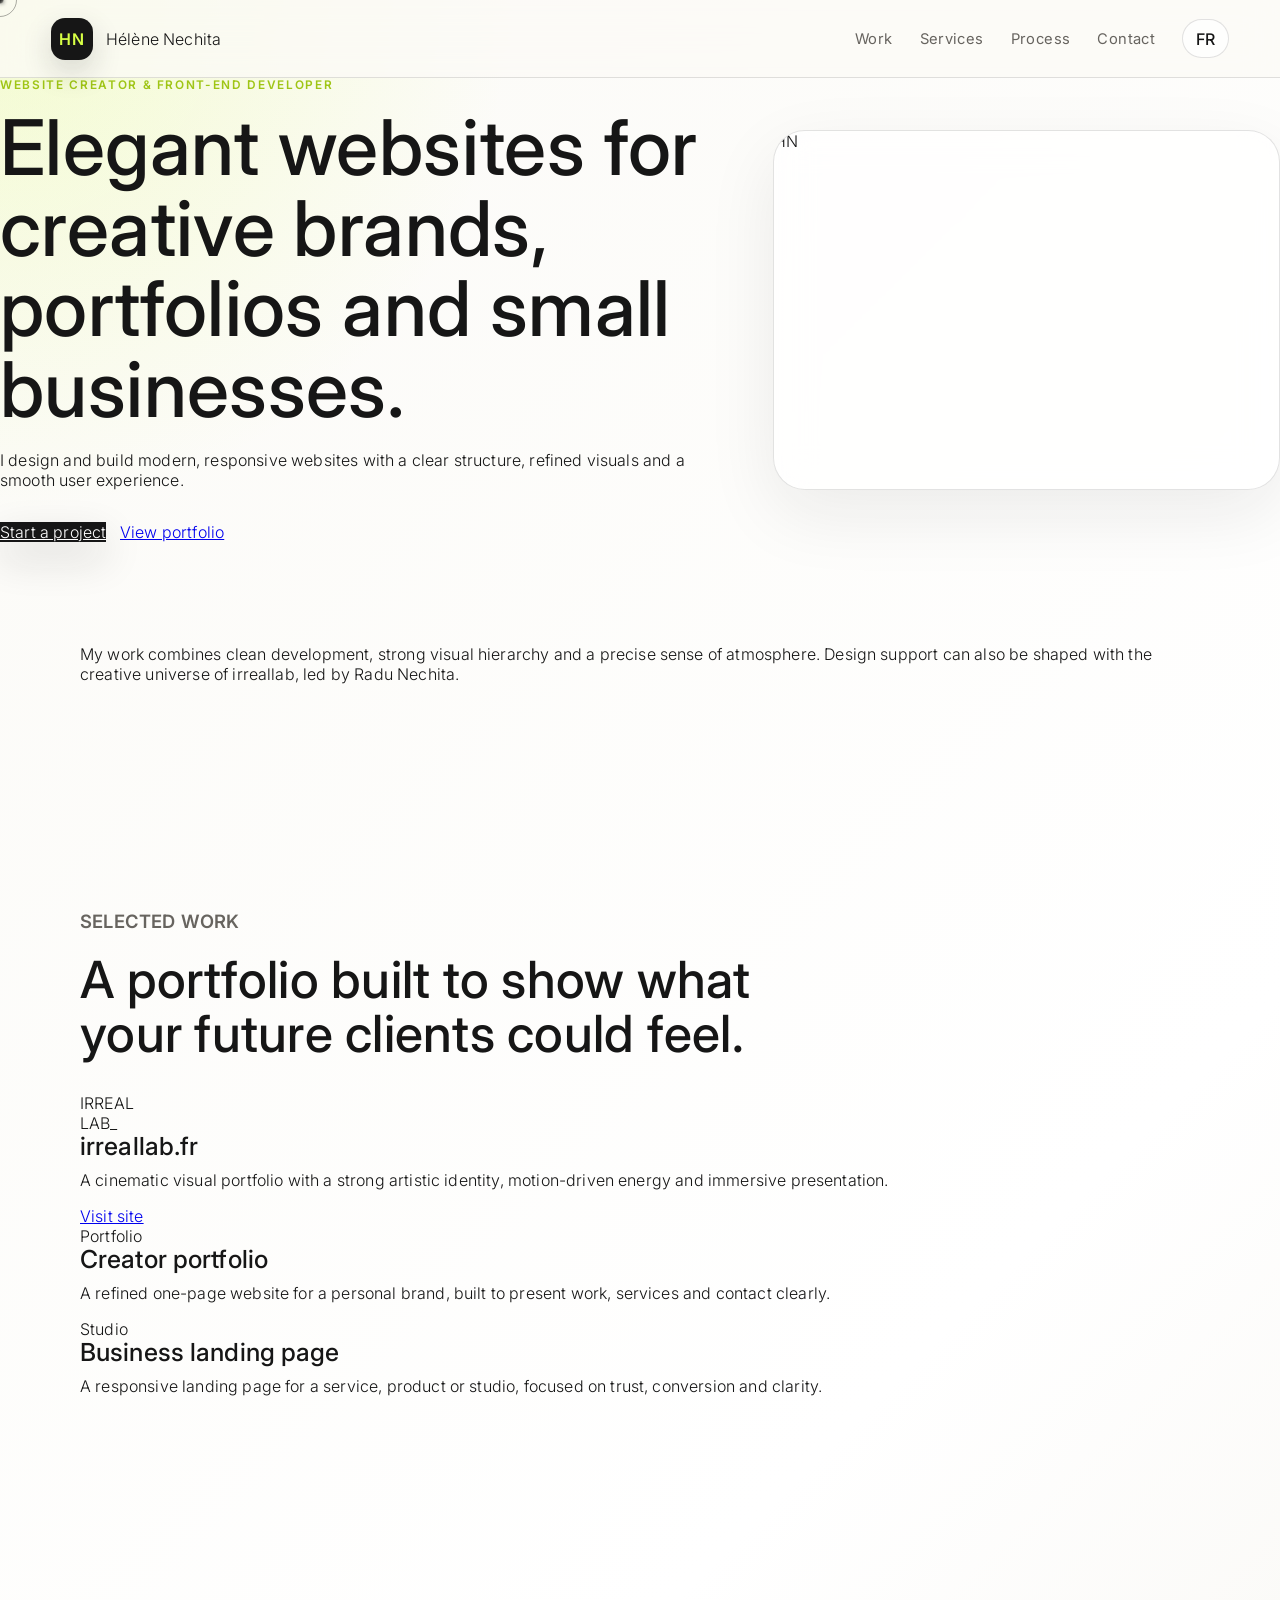
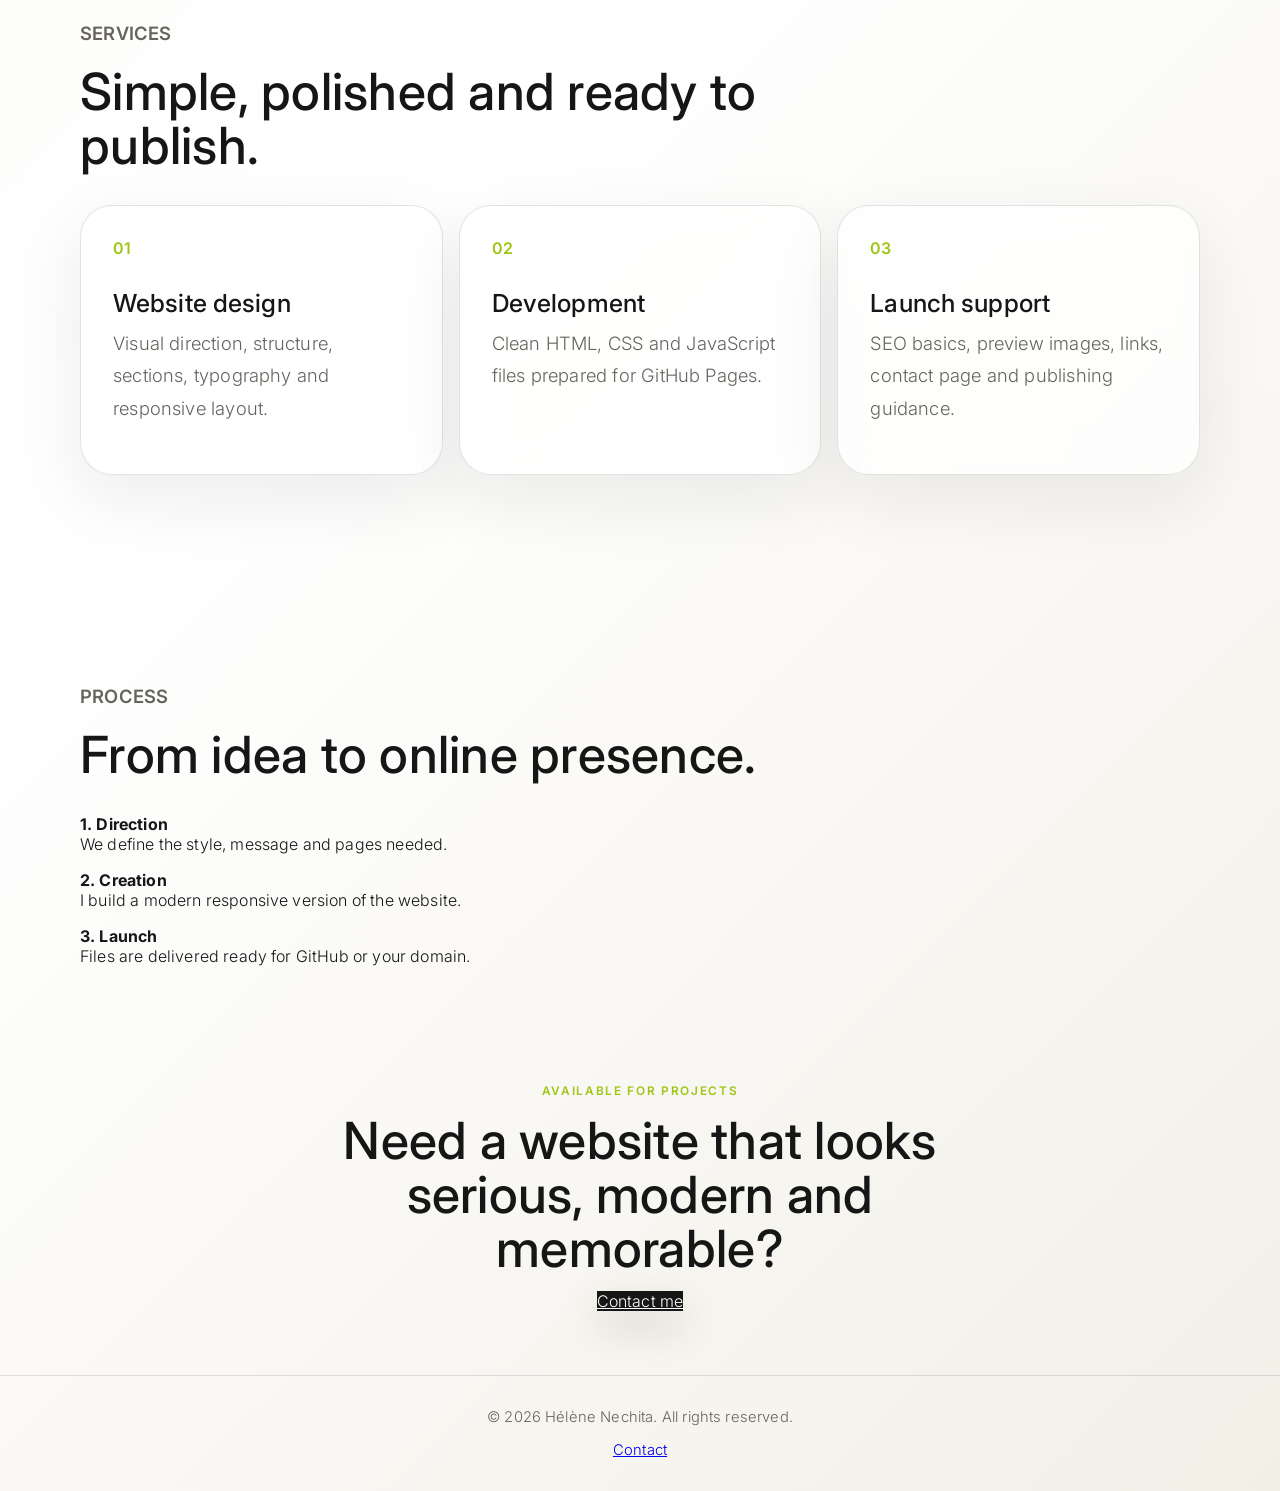
==== commit cc1f1bf7: "Update meta tags and improve accessibility" ====
--- a/index.html
+++ b/index.html
@@ -3,124 +3,118 @@
 <head>
   <meta charset="UTF-8" />
   <meta name="viewport" content="width=device-width, initial-scale=1.0" />
-  <meta name="description" content="Hélène Nechita creates modern, responsive and elegant websites for artists, creators, small businesses and independent projects." />
   <title>HN — Website Creator & Developer</title>
+  <meta name="description" content="Hélène Nechita — modern responsive websites, creative direction and elegant digital experiences." />
+  <meta property="og:title" content="HN — Website Creator & Developer" />
+  <meta property="og:description" content="Modern, elegant and responsive websites by Hélène Nechita." />
+  <meta property="og:type" content="website" />
   <link rel="preconnect" href="https://fonts.googleapis.com">
   <link rel="preconnect" href="https://fonts.gstatic.com" crossorigin>
-  <link href="https://fonts.googleapis.com/css2?family=Inter:wght@300;400;500;600;700&family=Manrope:wght@300;400;500;600;700&display=swap" rel="stylesheet">
-  <link rel="stylesheet" href="styles.css" />
+  <link href="https://fonts.googleapis.com/css2?family=Inter:wght@300;400;500;600;700;800&display=swap" rel="stylesheet">
+  <link rel="stylesheet" href="style.css" />
 </head>
 <body>
-  <div class="cursor-dot"></div>
-  <div class="cursor-ring"></div>
+  <div class="cursor-dot" aria-hidden="true"></div>
+  <div class="cursor-ring" aria-hidden="true"></div>
 
   <header class="site-header">
-    <a class="brand" href="index.html" aria-label="HN home">
+    <a class="brand magnetic" href="index.html" aria-label="HN home">
       <span class="brand-mark">HN</span>
-      <span class="brand-name">Hélène Nechita</span>
+      <span class="brand-text">Hélène Nechita</span>
     </a>
-
     <nav class="main-nav" aria-label="Main navigation">
-      <a href="#work" data-en="Work" data-fr="Projets">Work</a>
-      <a href="#services" data-en="Services" data-fr="Services">Services</a>
-      <a href="#process" data-en="Process" data-fr="Processus">Process</a>
-      <a href="contact.html" data-en="Contact" data-fr="Contact">Contact</a>
+      <a href="#work" data-i18n="navWork">Work</a>
+      <a href="#services" data-i18n="navServices">Services</a>
+      <a href="#process" data-i18n="navProcess">Process</a>
+      <a href="contact.html" data-i18n="navContact">Contact</a>
+      <button class="lang-toggle magnetic" type="button" aria-label="Switch language">FR</button>
     </nav>
-
-    <button class="lang-toggle" id="langToggle" type="button" aria-label="Switch language">FR</button>
   </header>
 
   <main>
-    <section class="hero section-soft">
+    <section class="hero section-grid">
       <div class="hero-content reveal">
-        <p class="eyebrow" data-en="Website creator & developer" data-fr="Créatrice et développeuse de sites web">Website creator & developer</p>
-        <h1 data-en="Elegant websites for creative projects." data-fr="Des sites élégants pour projets créatifs.">Elegant websites for creative projects.</h1>
-        <p class="hero-text" data-en="I design and build modern, responsive websites with a clear structure, refined visuals and a smooth user experience." data-fr="Je conçois et développe des sites modernes, responsives, structurés et élégants, avec une expérience utilisateur fluide.">I design and build modern, responsive websites with a clear structure, refined visuals and a smooth user experience.</p>
+        <p class="eyebrow" data-i18n="heroEyebrow">Website creator & front-end developer</p>
+        <h1 data-i18n="heroTitle">Elegant websites for creative brands, portfolios and small businesses.</h1>
+        <p class="hero-copy" data-i18n="heroCopy">I design and build modern, responsive websites with a clear structure, refined visuals and a smooth user experience.</p>
         <div class="hero-actions">
-          <a class="button primary" href="contact.html" data-en="Start a project" data-fr="Démarrer un projet">Start a project</a>
-          <a class="button secondary" href="#work" data-en="View portfolio" data-fr="Voir le portfolio">View portfolio</a>
+          <a class="btn primary magnetic" href="contact.html" data-i18n="heroCta">Start a project</a>
+          <a class="btn ghost magnetic" href="#work" data-i18n="heroSecondary">View portfolio</a>
         </div>
       </div>
-
-      <div class="hero-card reveal delay-1" aria-label="Featured project card">
-        <div class="browser-bar">
-          <span></span><span></span><span></span>
+      <div class="hero-card reveal" aria-label="Portfolio preview">
+        <div class="browser-top"><span></span><span></span><span></span></div>
+        <div class="preview-logo">HN</div>
+        <div class="preview-lines">
+          <i></i><i></i><i></i>
         </div>
-        <div class="mock-screen">
-          <div class="mock-logo">IRREAL LAB_</div>
-          <p data-en="Featured portfolio reference" data-fr="Référence portfolio principale">Featured portfolio reference</p>
-          <a href="https://irreallab.fr" target="_blank" rel="noopener noreferrer">irreallab.fr</a>
-        </div>
+        <div class="preview-orbit"></div>
       </div>
     </section>
 
-    <section id="work" class="section reveal">
-      <div class="section-heading">
-        <p class="eyebrow" data-en="Selected work" data-fr="Sélection">Selected work</p>
-        <h2 data-en="A portfolio led by atmosphere, clarity and movement." data-fr="Un portfolio guidé par l’atmosphère, la clarté et le mouvement.">A portfolio led by atmosphere, clarity and movement.</h2>
-      </div>
-
-      <article class="project-card">
-        <div class="project-visual">
-          <span>IRREAL LAB_</span>
-        </div>
-        <div class="project-copy">
-          <p class="tag" data-en="Creative website" data-fr="Site créatif">Creative website</p>
-          <h3>irreallab.fr</h3>
-          <p data-en="A visual portfolio for a surreal Instagram universe, built around motion, cinematic rhythm and strong identity." data-fr="Un portfolio visuel pour un univers Instagram surréaliste, construit autour du mouvement, du rythme cinématographique et d’une identité forte.">A visual portfolio for a surreal Instagram universe, built around motion, cinematic rhythm and strong identity.</p>
-          <a class="text-link" href="https://irreallab.fr" target="_blank" rel="noopener noreferrer" data-en="Visit website" data-fr="Visiter le site">Visit website</a>
-        </div>
-      </article>
+    <section class="section intro reveal">
+      <p data-i18n="introText">My work combines clean development, strong visual hierarchy and a precise sense of atmosphere. Design support can also be shaped with the creative universe of irreallab, led by Radu Nechita.</p>
     </section>
 
-    <section id="services" class="section reveal">
-      <div class="section-heading compact">
-        <p class="eyebrow" data-en="Services" data-fr="Services">Services</p>
-        <h2 data-en="From idea to online presence." data-fr="De l’idée à la présence en ligne.">From idea to online presence.</h2>
+    <section class="section" id="work">
+      <div class="section-heading reveal">
+        <p class="eyebrow" data-i18n="workEyebrow">Selected work</p>
+        <h2 data-i18n="workTitle">A portfolio built to show what your future clients could feel.</h2>
       </div>
-
-      <div class="services-grid">
-        <div class="service-card">
-          <span>01</span>
-          <h3 data-en="Website creation" data-fr="Création de site">Website creation</h3>
-          <p data-en="Responsive landing pages, portfolios and presentation websites." data-fr="Landing pages, portfolios et sites vitrines responsives.">Responsive landing pages, portfolios and presentation websites.</p>
-        </div>
-        <div class="service-card">
-          <span>02</span>
-          <h3 data-en="Visual direction" data-fr="Direction visuelle">Visual direction</h3>
-          <p data-en="Clear layouts, elegant typography and coherent brand atmosphere." data-fr="Mises en page claires, typographie élégante et atmosphère cohérente.">Clear layouts, elegant typography and coherent brand atmosphere.</p>
-        </div>
-        <div class="service-card">
-          <span>03</span>
-          <h3 data-en="GitHub publishing" data-fr="Mise en ligne GitHub">GitHub publishing</h3>
-          <p data-en="Clean files, simple structure and guidance for publishing online." data-fr="Fichiers propres, structure simple et accompagnement pour la mise en ligne.">Clean files, simple structure and guidance for publishing online.</p>
-        </div>
+      <div class="work-grid">
+        <article class="work-card reveal">
+          <div class="work-visual irreallab">IRREAL<br>LAB_</div>
+          <h3>irreallab.fr</h3>
+          <p data-i18n="workOne">A cinematic visual portfolio with a strong artistic identity, motion-driven energy and immersive presentation.</p>
+          <a href="https://irreallab.fr" target="_blank" rel="noreferrer" data-i18n="visitSite">Visit site</a>
+        </article>
+        <article class="work-card reveal">
+          <div class="work-visual light">Portfolio</div>
+          <h3 data-i18n="workTwoTitle">Creator portfolio</h3>
+          <p data-i18n="workTwo">A refined one-page website for a personal brand, built to present work, services and contact clearly.</p>
+        </article>
+        <article class="work-card reveal">
+          <div class="work-visual shop">Studio</div>
+          <h3 data-i18n="workThreeTitle">Business landing page</h3>
+          <p data-i18n="workThree">A responsive landing page for a service, product or studio, focused on trust, conversion and clarity.</p>
+        </article>
       </div>
     </section>
 
-    <section id="process" class="section process reveal">
-      <div class="section-heading compact">
-        <p class="eyebrow" data-en="Process" data-fr="Processus">Process</p>
-        <h2 data-en="Simple, precise and collaborative." data-fr="Simple, précis et collaboratif.">Simple, precise and collaborative.</h2>
+    <section class="section" id="services">
+      <div class="section-heading reveal">
+        <p class="eyebrow" data-i18n="servicesEyebrow">Services</p>
+        <h2 data-i18n="servicesTitle">Simple, polished and ready to publish.</h2>
       </div>
-
-      <div class="steps">
-        <div><strong>01</strong><span data-en="Define the objective" data-fr="Définir l’objectif">Define the objective</span></div>
-        <div><strong>02</strong><span data-en="Design the visual structure" data-fr="Créer la structure visuelle">Design the visual structure</span></div>
-        <div><strong>03</strong><span data-en="Build the responsive website" data-fr="Développer le site responsive">Build the responsive website</span></div>
-        <div><strong>04</strong><span data-en="Publish and refine" data-fr="Publier et ajuster">Publish and refine</span></div>
+      <div class="services-grid">
+        <div class="service-card reveal"><span>01</span><h3 data-i18n="serviceOneTitle">Website design</h3><p data-i18n="serviceOne">Visual direction, structure, sections, typography and responsive layout.</p></div>
+        <div class="service-card reveal"><span>02</span><h3 data-i18n="serviceTwoTitle">Development</h3><p data-i18n="serviceTwo">Clean HTML, CSS and JavaScript files prepared for GitHub Pages.</p></div>
+        <div class="service-card reveal"><span>03</span><h3 data-i18n="serviceThreeTitle">Launch support</h3><p data-i18n="serviceThree">SEO basics, preview images, links, contact page and publishing guidance.</p></div>
       </div>
     </section>
 
-    <section class="cta section-soft reveal">
-      <p class="eyebrow" data-en="Ready when you are" data-fr="Prête quand vous l’êtes">Ready when you are</p>
-      <h2 data-en="Let’s create a website that feels clear, elegant and alive." data-fr="Créons un site clair, élégant et vivant.">Let’s create a website that feels clear, elegant and alive.</h2>
-      <a class="button primary" href="contact.html" data-en="Contact Hélène" data-fr="Contacter Hélène">Contact Hélène</a>
+    <section class="section process" id="process">
+      <div class="section-heading reveal">
+        <p class="eyebrow" data-i18n="processEyebrow">Process</p>
+        <h2 data-i18n="processTitle">From idea to online presence.</h2>
+      </div>
+      <div class="timeline reveal">
+        <div><strong data-i18n="stepOneTitle">1. Direction</strong><p data-i18n="stepOne">We define the style, message and pages needed.</p></div>
+        <div><strong data-i18n="stepTwoTitle">2. Creation</strong><p data-i18n="stepTwo">I build a modern responsive version of the website.</p></div>
+        <div><strong data-i18n="stepThreeTitle">3. Launch</strong><p data-i18n="stepThree">Files are delivered ready for GitHub or your domain.</p></div>
+      </div>
+    </section>
+
+    <section class="cta reveal">
+      <p class="eyebrow" data-i18n="ctaEyebrow">Available for projects</p>
+      <h2 data-i18n="ctaTitle">Need a website that looks serious, modern and memorable?</h2>
+      <a class="btn primary magnetic" href="contact.html" data-i18n="ctaButton">Contact me</a>
     </section>
   </main>
 
-  <footer>
+  <footer class="site-footer">
     <p>© <span id="year"></span> Hélène Nechita. All rights reserved.</p>
+    <a href="contact.html" data-i18n="footerContact">Contact</a>
   </footer>
 
   <script src="script.js"></script>
--- a/style.css
+++ b/style.css
@@ -0,0 +1,550 @@
+:root {
+  --bg: #fbfaf6;
+  --bg-soft: #f2efe7;
+  --text: #161616;
+  --muted: #67645f;
+  --line: rgba(22, 22, 22, 0.12);
+  --card: rgba(255, 255, 255, 0.74);
+  --accent: #d7ff45;
+  --accent-dark: #9fc515;
+  --shadow: 0 24px 70px rgba(22, 22, 22, 0.08);
+}
+
+* {
+  box-sizing: border-box;
+}
+
+html {
+  scroll-behavior: smooth;
+}
+
+body {
+  margin: 0;
+  background:
+    radial-gradient(circle at top left, rgba(215, 255, 69, 0.22), transparent 32rem),
+    linear-gradient(135deg, var(--bg), #ffffff 52%, var(--bg-soft));
+  color: var(--text);
+  font-family: "Inter", "Manrope", Arial, sans-serif;
+  font-weight: 300;
+  letter-spacing: 0.01em;
+  cursor: none;
+}
+
+a, button, input, textarea, select {
+  font: inherit;
+}
+
+a, button {
+  cursor: none;
+}
+
+.cursor-dot,
+.cursor-ring {
+  position: fixed;
+  top: 0;
+  left: 0;
+  pointer-events: none;
+  z-index: 9999;
+  transform: translate(-50%, -50%);
+  transition: opacity 0.2s ease, width 0.2s ease, height 0.2s ease, background 0.2s ease;
+}
+
+.cursor-dot {
+  width: 7px;
+  height: 7px;
+  border-radius: 999px;
+  background: var(--text);
+}
+
+.cursor-ring {
+  width: 34px;
+  height: 34px;
+  border: 1px solid rgba(22, 22, 22, 0.35);
+  border-radius: 999px;
+  backdrop-filter: blur(2px);
+}
+
+body.cursor-hover .cursor-ring {
+  width: 52px;
+  height: 52px;
+  border-color: var(--accent-dark);
+  background: rgba(215, 255, 69, 0.18);
+}
+
+.site-header {
+  position: sticky;
+  top: 0;
+  z-index: 50;
+  display: flex;
+  justify-content: space-between;
+  align-items: center;
+  gap: 1.5rem;
+  padding: 1.1rem clamp(1.2rem, 4vw, 4rem);
+  background: rgba(251, 250, 246, 0.78);
+  border-bottom: 1px solid var(--line);
+  backdrop-filter: blur(18px);
+}
+
+.brand {
+  display: inline-flex;
+  align-items: center;
+  gap: 0.8rem;
+  color: var(--text);
+  text-decoration: none;
+}
+
+.brand-mark {
+  display: grid;
+  place-items: center;
+  width: 42px;
+  height: 42px;
+  border-radius: 14px;
+  background: var(--text);
+  color: var(--accent);
+  font-weight: 600;
+  letter-spacing: 0.08em;
+  box-shadow: 0 12px 30px rgba(22, 22, 22, 0.16);
+}
+
+.brand-name {
+  font-weight: 500;
+  letter-spacing: 0.025em;
+}
+
+.main-nav {
+  display: flex;
+  align-items: center;
+  gap: clamp(0.8rem, 2.3vw, 1.7rem);
+}
+
+.main-nav a {
+  color: var(--muted);
+  text-decoration: none;
+  font-size: 0.92rem;
+  font-weight: 400;
+  letter-spacing: 0.025em;
+}
+
+.main-nav a:hover {
+  color: var(--text);
+}
+
+.lang-toggle {
+  border: 1px solid var(--line);
+  background: rgba(255,255,255,0.7);
+  border-radius: 999px;
+  padding: 0.55rem 0.8rem;
+  color: var(--text);
+  font-weight: 500;
+}
+
+.section,
+.section-soft {
+  width: min(1120px, calc(100% - 2rem));
+  margin: 0 auto;
+}
+
+.section {
+  padding: clamp(4rem, 8vw, 7rem) 0;
+}
+
+.section-soft {
+  margin-top: 1rem;
+  padding: clamp(3.5rem, 8vw, 6rem);
+  border: 1px solid var(--line);
+  border-radius: clamp(1.5rem, 4vw, 3rem);
+  background: rgba(255,255,255,0.54);
+  box-shadow: var(--shadow);
+  backdrop-filter: blur(14px);
+}
+
+.hero {
+  display: grid;
+  grid-template-columns: minmax(0, 1.05fr) minmax(280px, 0.75fr);
+  align-items: center;
+  gap: clamp(2rem, 5vw, 5rem);
+}
+
+.eyebrow {
+  margin: 0 0 1rem;
+  color: var(--accent-dark);
+  text-transform: uppercase;
+  font-size: 0.74rem;
+  font-weight: 600;
+  letter-spacing: 0.14em;
+}
+
+h1,
+h2,
+h3,
+p {
+  margin-top: 0;
+}
+
+h1,
+h2,
+h3 {
+  font-family: "Manrope", "Inter", Arial, sans-serif;
+  font-weight: 500;
+  letter-spacing: 0.005em;
+  line-height: 1.05;
+}
+
+h1 {
+  max-width: 760px;
+  margin-bottom: 1.2rem;
+  font-size: clamp(2.45rem, 6vw, 5.15rem);
+}
+
+h2 {
+  max-width: 760px;
+  margin-bottom: 1rem;
+  font-size: clamp(1.9rem, 4vw, 3.7rem);
+}
+
+h3 {
+  margin-bottom: 0.7rem;
+  font-size: clamp(1.2rem, 2vw, 1.55rem);
+}
+
+.hero-text,
+.section-heading p,
+.project-copy p,
+.service-card p,
+.contact-aside li {
+  color: var(--muted);
+  font-size: clamp(1rem, 1.45vw, 1.15rem);
+  line-height: 1.75;
+  letter-spacing: 0.01em;
+}
+
+.hero-text {
+  max-width: 620px;
+}
+
+.hero-actions {
+  display: flex;
+  flex-wrap: wrap;
+  gap: 0.85rem;
+  margin-top: 2rem;
+}
+
+.button {
+  display: inline-flex;
+  align-items: center;
+  justify-content: center;
+  min-height: 48px;
+  padding: 0.85rem 1.2rem;
+  border-radius: 999px;
+  text-decoration: none;
+  border: 1px solid var(--line);
+  transition: transform 0.2s ease, box-shadow 0.2s ease, background 0.2s ease;
+  font-weight: 500;
+  letter-spacing: 0.015em;
+}
+
+.button:hover {
+  transform: translateY(-2px);
+}
+
+.primary {
+  background: var(--text);
+  color: white;
+  box-shadow: 0 16px 40px rgba(22,22,22,0.16);
+}
+
+.secondary {
+  background: rgba(255,255,255,0.64);
+  color: var(--text);
+}
+
+.hero-card,
+.project-card,
+.service-card,
+.contact-form,
+.contact-aside {
+  border: 1px solid var(--line);
+  background: var(--card);
+  border-radius: 2rem;
+  box-shadow: var(--shadow);
+  backdrop-filter: blur(18px);
+}
+
+.hero-card {
+  overflow: hidden;
+  min-height: 360px;
+}
+
+.browser-bar {
+  display: flex;
+  gap: 0.45rem;
+  padding: 1.05rem;
+  border-bottom: 1px solid var(--line);
+}
+
+.browser-bar span {
+  width: 10px;
+  height: 10px;
+  border-radius: 999px;
+  background: rgba(22,22,22,0.22);
+}
+
+.mock-screen {
+  min-height: 300px;
+  display: grid;
+  place-items: center;
+  text-align: center;
+  padding: 2rem;
+  background:
+    linear-gradient(135deg, rgba(215,255,69,0.22), transparent),
+    radial-gradient(circle at bottom right, rgba(22,22,22,0.10), transparent 22rem);
+}
+
+.mock-logo {
+  margin-bottom: 1rem;
+  font-weight: 700;
+  letter-spacing: 0.04em;
+}
+
+.mock-screen a,
+.text-link {
+  color: var(--text);
+  font-weight: 600;
+  text-decoration: none;
+  border-bottom: 1px solid currentColor;
+}
+
+.section-heading {
+  margin-bottom: 2rem;
+}
+
+.section-heading.compact {
+  margin-bottom: 1.6rem;
+}
+
+.project-card {
+  display: grid;
+  grid-template-columns: minmax(240px, 0.9fr) minmax(0, 1.1fr);
+  gap: 2rem;
+  padding: clamp(1rem, 3vw, 1.5rem);
+  align-items: center;
+}
+
+.project-visual {
+  display: grid;
+  place-items: center;
+  min-height: 280px;
+  border-radius: 1.45rem;
+  background: #151515;
+  color: var(--accent);
+  font-weight: 700;
+  letter-spacing: 0.05em;
+}
+
+.project-copy {
+  padding: clamp(0.5rem, 2vw, 1.4rem);
+}
+
+.tag {
+  color: var(--accent-dark) !important;
+  font-size: 0.85rem !important;
+  font-weight: 600;
+  text-transform: uppercase;
+  letter-spacing: 0.12em !important;
+}
+
+.services-grid {
+  display: grid;
+  grid-template-columns: repeat(3, 1fr);
+  gap: 1rem;
+}
+
+.service-card {
+  padding: clamp(1.3rem, 2.5vw, 2rem);
+}
+
+.service-card span {
+  display: inline-flex;
+  margin-bottom: 2rem;
+  color: var(--accent-dark);
+  font-weight: 600;
+}
+
+.steps {
+  display: grid;
+  grid-template-columns: repeat(4, 1fr);
+  gap: 0.8rem;
+}
+
+.steps div {
+  padding: 1.2rem;
+  border: 1px solid var(--line);
+  border-radius: 1.4rem;
+  background: rgba(255,255,255,0.58);
+}
+
+.steps strong,
+.steps span {
+  display: block;
+}
+
+.steps strong {
+  margin-bottom: 1rem;
+  color: var(--accent-dark);
+  font-weight: 600;
+}
+
+.steps span {
+  color: var(--muted);
+  line-height: 1.5;
+}
+
+.cta {
+  text-align: center;
+  margin-bottom: 4rem;
+}
+
+.cta h2 {
+  margin-inline: auto;
+}
+
+.contact-hero h1 {
+  font-size: clamp(2.3rem, 5vw, 4.3rem);
+}
+
+.contact-section {
+  width: min(1120px, calc(100% - 2rem));
+  margin: 0 auto;
+  padding: clamp(3rem, 6vw, 5rem) 0;
+  display: grid;
+  grid-template-columns: minmax(0, 1.15fr) minmax(280px, 0.85fr);
+  gap: 1rem;
+}
+
+.contact-form,
+.contact-aside {
+  padding: clamp(1.4rem, 3vw, 2rem);
+}
+
+.contact-form {
+  display: grid;
+  gap: 1rem;
+}
+
+label {
+  display: grid;
+  gap: 0.5rem;
+  color: var(--text);
+  font-weight: 500;
+}
+
+input,
+textarea,
+select {
+  width: 100%;
+  border: 1px solid var(--line);
+  border-radius: 1rem;
+  background: rgba(255,255,255,0.72);
+  padding: 0.95rem 1rem;
+  color: var(--text);
+  outline: none;
+  font-weight: 300;
+}
+
+input:focus,
+textarea:focus,
+select:focus {
+  border-color: var(--accent-dark);
+  box-shadow: 0 0 0 4px rgba(215,255,69,0.28);
+}
+
+.contact-aside ul {
+  margin: 1.4rem 0 0;
+  padding-left: 1.1rem;
+}
+
+.contact-aside li {
+  margin-bottom: 0.7rem;
+}
+
+footer {
+  padding: 2rem;
+  text-align: center;
+  color: var(--muted);
+  border-top: 1px solid var(--line);
+  font-size: 0.92rem;
+}
+
+.reveal {
+  opacity: 0;
+  transform: translateY(18px);
+  transition: opacity 0.75s ease, transform 0.75s ease;
+}
+
+.reveal.visible {
+  opacity: 1;
+  transform: translateY(0);
+}
+
+.delay-1 {
+  transition-delay: 0.12s;
+}
+
+@media (max-width: 860px) {
+  body {
+    cursor: auto;
+  }
+
+  a, button {
+    cursor: pointer;
+  }
+
+  .cursor-dot,
+  .cursor-ring {
+    display: none;
+  }
+
+  .site-header {
+    align-items: flex-start;
+    flex-wrap: wrap;
+  }
+
+  .main-nav {
+    order: 3;
+    width: 100%;
+    justify-content: space-between;
+  }
+
+  .hero,
+  .project-card,
+  .contact-section {
+    grid-template-columns: 1fr;
+  }
+
+  .services-grid,
+  .steps {
+    grid-template-columns: 1fr;
+  }
+
+  .section-soft {
+    padding: 2rem;
+  }
+}
+
+@media (max-width: 520px) {
+  .brand-name {
+    display: none;
+  }
+
+  .main-nav a {
+    font-size: 0.82rem;
+  }
+
+  h1 {
+    font-size: 2.35rem;
+  }
+
+  .section-soft {
+    border-radius: 1.5rem;
+  }
+}
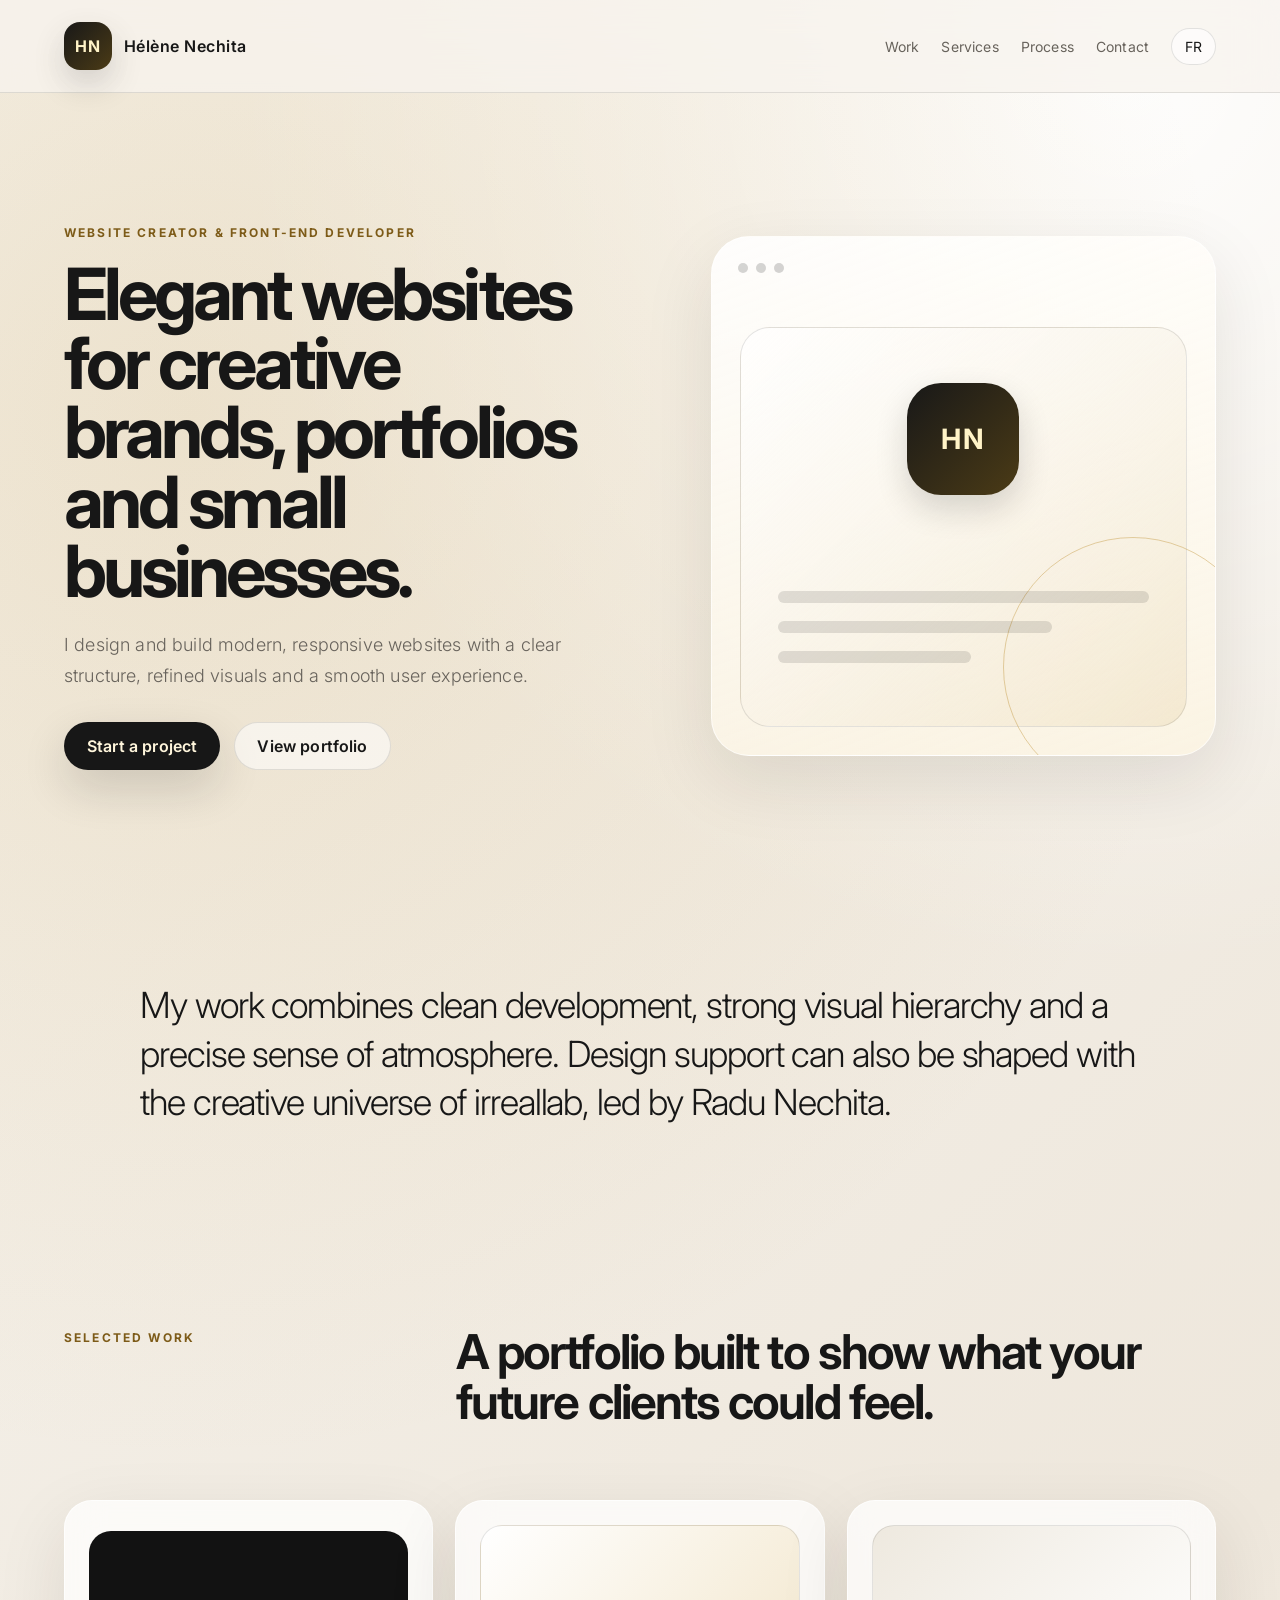
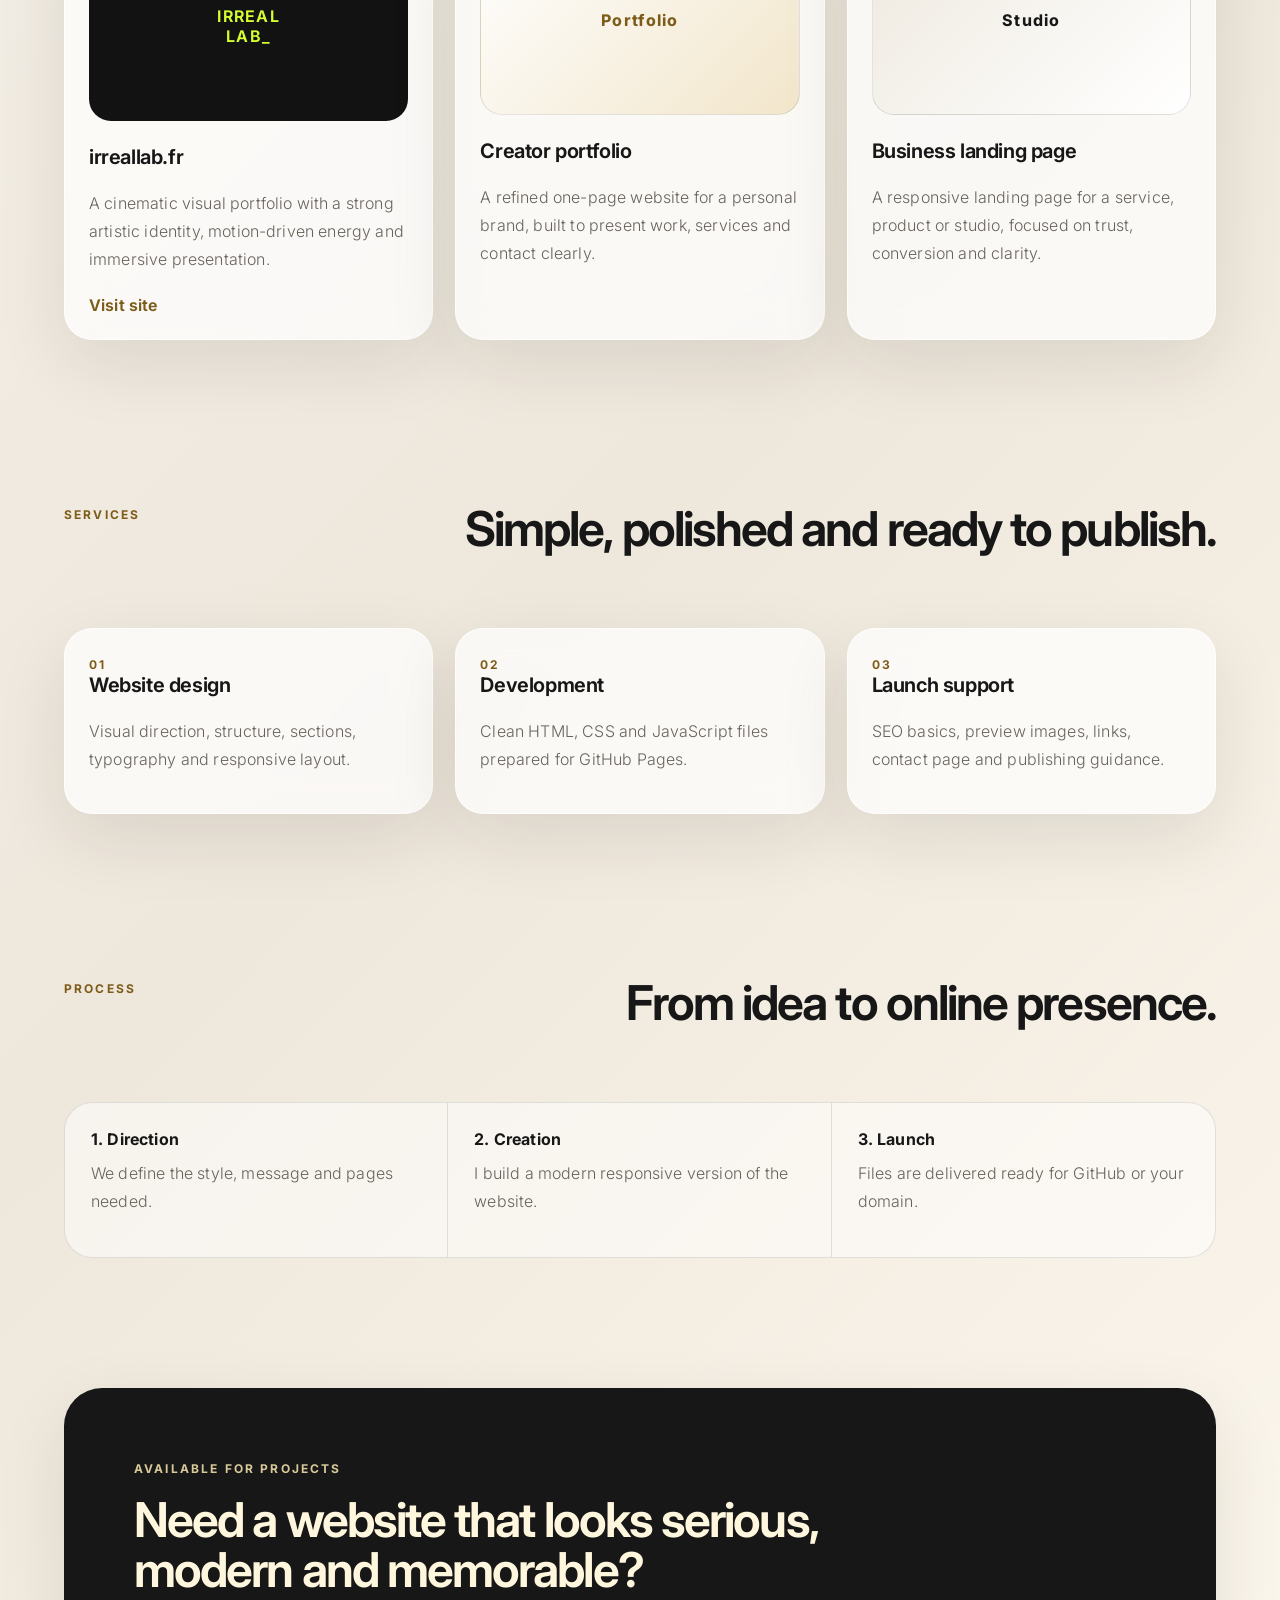
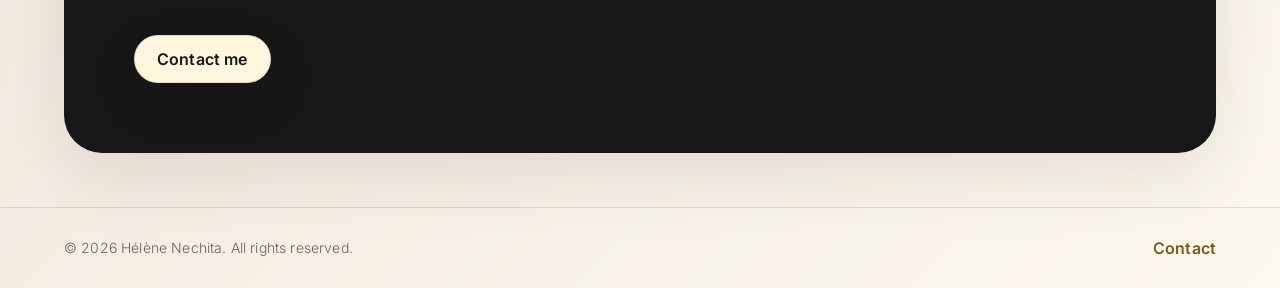
==== commit 395b04f5: "Revise website content for clarity and professionalism Updated the website description and various t" ====
--- a/index.html
+++ b/index.html
@@ -4,13 +4,14 @@
   <meta charset="UTF-8" />
   <meta name="viewport" content="width=device-width, initial-scale=1.0" />
   <title>HN — Website Creator & Developer</title>
-  <meta name="description" content="Hélène Nechita — modern responsive websites, creative direction and elegant digital experiences." />
+  <meta name="description" content="Hélène Nechita creates modern responsive websites for creative brands, independent projects and small businesses." />
   <meta property="og:title" content="HN — Website Creator & Developer" />
-  <meta property="og:description" content="Modern, elegant and responsive websites by Hélène Nechita." />
+  <meta property="og:description" content="Modern responsive websites by Hélène Nechita for creative brands, portfolios and small businesses." />
   <meta property="og:type" content="website" />
   <link rel="preconnect" href="https://fonts.googleapis.com">
   <link rel="preconnect" href="https://fonts.gstatic.com" crossorigin>
   <link href="https://fonts.googleapis.com/css2?family=Inter:wght@300;400;500;600;700;800&display=swap" rel="stylesheet">
+  <link rel="icon" type="image/svg+xml" href="assets/favicon.svg" />
   <link rel="stylesheet" href="style.css" />
 </head>
 <body>
@@ -35,11 +36,11 @@
     <section class="hero section-grid">
       <div class="hero-content reveal">
         <p class="eyebrow" data-i18n="heroEyebrow">Website creator & front-end developer</p>
-        <h1 data-i18n="heroTitle">Elegant websites for creative brands, portfolios and small businesses.</h1>
-        <p class="hero-copy" data-i18n="heroCopy">I design and build modern, responsive websites with a clear structure, refined visuals and a smooth user experience.</p>
+        <h1 data-i18n="heroTitle">I create clear, modern websites that help people trust your work.</h1>
+        <p class="hero-copy" data-i18n="heroCopy">I build elegant, responsive websites for independent projects, creative brands and small businesses that need to look professional online without losing their personality.</p>
         <div class="hero-actions">
-          <a class="btn primary magnetic" href="contact.html" data-i18n="heroCta">Start a project</a>
-          <a class="btn ghost magnetic" href="#work" data-i18n="heroSecondary">View portfolio</a>
+          <a class="btn primary magnetic" href="contact.html" data-i18n="heroCta">Start your website</a>
+          <a class="btn ghost magnetic" href="#work" data-i18n="heroSecondary">View my work</a>
         </div>
       </div>
       <div class="hero-card reveal" aria-label="Portfolio preview">
@@ -53,20 +54,20 @@
     </section>
 
     <section class="section intro reveal">
-      <p data-i18n="introText">My work combines clean development, strong visual hierarchy and a precise sense of atmosphere. Design support can also be shaped with the creative universe of irreallab, led by Radu Nechita.</p>
+      <p data-i18n="introText">My approach is simple: understand your activity, shape the right message, and turn it into a website that feels clean, serious and easy to use. I can keep the design minimal and professional, or bring in a more visual direction with the creative universe of irreallab, designed by Radu Nechita.</p>
     </section>
 
     <section class="section" id="work">
       <div class="section-heading reveal">
         <p class="eyebrow" data-i18n="workEyebrow">Selected work</p>
-        <h2 data-i18n="workTitle">A portfolio built to show what your future clients could feel.</h2>
+        <h2 data-i18n="workTitle">A first impression should feel confident before people read a single line.</h2>
       </div>
       <div class="work-grid">
         <article class="work-card reveal">
-          <div class="work-visual irreallab">IRREAL<br>LAB_</div>
+          <a class="work-visual irreallab magnetic" href="https://www.irreallab.fr" target="_blank" rel="noreferrer" aria-label="Visit irreallab.fr">IRREAL<br>LAB_</a>
           <h3>irreallab.fr</h3>
-          <p data-i18n="workOne">A cinematic visual portfolio with a strong artistic identity, motion-driven energy and immersive presentation.</p>
-          <a href="https://irreallab.fr" target="_blank" rel="noreferrer" data-i18n="visitSite">Visit site</a>
+          <p data-i18n="workOne">A cinematic visual website created around a strong artistic identity, immersive presentation and a clear link between visuals, motion and brand atmosphere.</p>
+          <a href="https://www.irreallab.fr" target="_blank" rel="noreferrer" data-i18n="visitSite">Visit site</a>
         </article>
         <article class="work-card reveal">
           <div class="work-visual light">Portfolio</div>
@@ -84,7 +85,7 @@
     <section class="section" id="services">
       <div class="section-heading reveal">
         <p class="eyebrow" data-i18n="servicesEyebrow">Services</p>
-        <h2 data-i18n="servicesTitle">Simple, polished and ready to publish.</h2>
+        <h2 data-i18n="servicesTitle">Everything you need to go from idea to a real online presence.</h2>
       </div>
       <div class="services-grid">
         <div class="service-card reveal"><span>01</span><h3 data-i18n="serviceOneTitle">Website design</h3><p data-i18n="serviceOne">Visual direction, structure, sections, typography and responsive layout.</p></div>
@@ -107,7 +108,7 @@
 
     <section class="cta reveal">
       <p class="eyebrow" data-i18n="ctaEyebrow">Available for projects</p>
-      <h2 data-i18n="ctaTitle">Need a website that looks serious, modern and memorable?</h2>
+      <h2 data-i18n="ctaTitle">If your project deserves a better online image, let’s build it properly.</h2>
       <a class="btn primary magnetic" href="contact.html" data-i18n="ctaButton">Contact me</a>
     </section>
   </main>
--- a/style.css
+++ b/style.css
@@ -1,42 +1,33 @@
 :root {
-  --bg: #fbfaf6;
-  --bg-soft: #f2efe7;
-  --text: #161616;
-  --muted: #67645f;
-  --line: rgba(22, 22, 22, 0.12);
-  --card: rgba(255, 255, 255, 0.74);
-  --accent: #d7ff45;
-  --accent-dark: #9fc515;
-  --shadow: 0 24px 70px rgba(22, 22, 22, 0.08);
-}
-
-* {
-  box-sizing: border-box;
-}
-
-html {
-  scroll-behavior: smooth;
-}
-
+  --bg: #f7f4ee;
+  --bg-soft: #fffaf2;
+  --text: #171717;
+  --muted: #68635c;
+  --line: rgba(23, 23, 23, 0.11);
+  --card: rgba(255, 255, 255, 0.72);
+  --accent: #c49a44;
+  --accent-dark: #7d5b18;
+  --shadow: 0 24px 70px rgba(35, 28, 15, 0.10);
+  --radius: 28px;
+}
+
+* { box-sizing: border-box; }
+html { scroll-behavior: smooth; }
 body {
   margin: 0;
+  font-family: 'Inter', system-ui, -apple-system, BlinkMacSystemFont, 'Segoe UI', sans-serif;
+  color: var(--text);
   background:
-    radial-gradient(circle at top left, rgba(215, 255, 69, 0.22), transparent 32rem),
-    linear-gradient(135deg, var(--bg), #ffffff 52%, var(--bg-soft));
-  color: var(--text);
-  font-family: "Inter", "Manrope", Arial, sans-serif;
-  font-weight: 300;
-  letter-spacing: 0.01em;
-  cursor: none;
-}
-
-a, button, input, textarea, select {
-  font: inherit;
-}
-
-a, button {
-  cursor: none;
-}
+    radial-gradient(circle at 15% 12%, rgba(196, 154, 68, .18), transparent 32%),
+    radial-gradient(circle at 88% 2%, rgba(255, 255, 255, .9), transparent 25%),
+    linear-gradient(135deg, var(--bg), #eee7dc 58%, #fdf8ee);
+  letter-spacing: .01em;
+  cursor: none;
+}
+
+a, button, input, textarea, select { font: inherit; }
+a { color: inherit; text-decoration: none; }
+img { max-width: 100%; display: block; }
 
 .cursor-dot,
 .cursor-ring {
@@ -46,505 +37,250 @@
   pointer-events: none;
   z-index: 9999;
   transform: translate(-50%, -50%);
-  transition: opacity 0.2s ease, width 0.2s ease, height 0.2s ease, background 0.2s ease;
-}
-
+  opacity: 0;
+}
 .cursor-dot {
   width: 7px;
   height: 7px;
-  border-radius: 999px;
-  background: var(--text);
-}
-
+  border-radius: 50%;
+  background: var(--accent-dark);
+}
 .cursor-ring {
   width: 34px;
   height: 34px;
-  border: 1px solid rgba(22, 22, 22, 0.35);
-  border-radius: 999px;
+  border: 1px solid rgba(125, 91, 24, .45);
+  border-radius: 50%;
+  transition: width .2s ease, height .2s ease, border-color .2s ease, background .2s ease;
   backdrop-filter: blur(2px);
 }
-
-body.cursor-hover .cursor-ring {
+.cursor-ring.active {
   width: 52px;
   height: 52px;
-  border-color: var(--accent-dark);
-  background: rgba(215, 255, 69, 0.18);
+  background: rgba(196, 154, 68, .10);
+  border-color: rgba(125, 91, 24, .78);
 }
 
 .site-header {
   position: sticky;
   top: 0;
-  z-index: 50;
+  z-index: 20;
+  display: flex;
+  align-items: center;
+  justify-content: space-between;
+  gap: 24px;
+  padding: 22px clamp(20px, 5vw, 68px);
+  backdrop-filter: blur(20px);
+  background: rgba(247, 244, 238, .76);
+  border-bottom: 1px solid var(--line);
+}
+.brand { display: flex; align-items: center; gap: 12px; }
+.brand-mark,
+.panel-logo,
+.preview-logo {
+  display: grid;
+  place-items: center;
+  width: 48px;
+  height: 48px;
+  border-radius: 16px;
+  background: linear-gradient(135deg, #181818, #4b3b16);
+  color: #fff3c7;
+  font-weight: 700;
+  letter-spacing: .08em;
+  box-shadow: 0 14px 32px rgba(24, 24, 24, .16);
+}
+.brand-text { font-weight: 600; letter-spacing: .03em; }
+.main-nav { display: flex; align-items: center; gap: 22px; font-size: 14px; color: var(--muted); }
+.main-nav a:hover { color: var(--text); }
+.lang-toggle {
+  border: 1px solid var(--line);
+  background: rgba(255,255,255,.55);
+  border-radius: 999px;
+  padding: 9px 13px;
+  color: var(--text);
+  cursor: none;
+}
+
+main { padding: 0 clamp(20px, 5vw, 68px) 54px; }
+.section-grid,
+.section,
+.cta,
+.contact-hero,
+.contact-layout { max-width: 1180px; margin: 0 auto; }
+.hero {
+  min-height: calc(100vh - 94px);
+  display: grid;
+  grid-template-columns: 1.05fr .95fr;
+  align-items: center;
+  gap: clamp(34px, 7vw, 88px);
+  padding: 62px 0;
+}
+.eyebrow {
+  margin: 0 0 16px;
+  color: var(--accent-dark);
+  text-transform: uppercase;
+  font-size: 12px;
+  font-weight: 700;
+  letter-spacing: .18em;
+}
+h1, h2, h3, p { margin-top: 0; }
+h1 {
+  font-size: clamp(39px, 6vw, 72px);
+  line-height: .96;
+  letter-spacing: -.055em;
+  font-weight: 700;
+  max-width: 820px;
+  margin-bottom: 24px;
+}
+h2 {
+  font-size: clamp(30px, 4vw, 48px);
+  line-height: 1.04;
+  letter-spacing: -.04em;
+  font-weight: 650;
+  max-width: 760px;
+}
+h3 { font-size: 20px; font-weight: 650; letter-spacing: -.02em; }
+p { color: var(--muted); line-height: 1.75; font-weight: 300; }
+.hero-copy { max-width: 610px; font-size: 18px; }
+.hero-actions { display: flex; flex-wrap: wrap; gap: 14px; margin-top: 30px; }
+.btn {
+  display: inline-flex;
+  align-items: center;
+  justify-content: center;
+  min-height: 48px;
+  padding: 0 22px;
+  border-radius: 999px;
+  border: 1px solid var(--line);
+  font-weight: 600;
+  cursor: none;
+  transition: transform .25s ease, box-shadow .25s ease, background .25s ease;
+}
+.btn:hover { transform: translateY(-2px); }
+.btn.primary { background: #171717; color: #fff6dc; box-shadow: 0 18px 45px rgba(23,23,23,.16); }
+.btn.ghost { background: rgba(255,255,255,.55); }
+
+.hero-card {
+  position: relative;
+  overflow: hidden;
+  min-height: 520px;
+  border-radius: 38px;
+  background: linear-gradient(160deg, rgba(255,255,255,.88), rgba(255,246,224,.62));
+  border: 1px solid rgba(255,255,255,.7);
+  box-shadow: var(--shadow);
+  padding: 26px;
+}
+.hero-card::before {
+  content: "";
+  position: absolute;
+  inset: 90px 28px 28px;
+  border-radius: 30px;
+  border: 1px solid var(--line);
+  background: linear-gradient(135deg, rgba(255,255,255,.72), rgba(196,154,68,.12));
+}
+.browser-top { position: relative; display: flex; gap: 8px; z-index: 1; }
+.browser-top span { width: 10px; height: 10px; border-radius: 50%; background: rgba(23,23,23,.18); }
+.preview-logo { position: absolute; z-index: 1; top: 146px; left: 50%; transform: translateX(-50%); width: 112px; height: 112px; border-radius: 34px; font-size: 28px; }
+.preview-lines { position: absolute; z-index: 1; left: 66px; right: 66px; bottom: 92px; display: grid; gap: 18px; }
+.preview-lines i { height: 12px; border-radius: 999px; background: rgba(23,23,23,.12); }
+.preview-lines i:nth-child(2) { width: 74%; }
+.preview-lines i:nth-child(3) { width: 52%; }
+.preview-orbit { position:absolute; width: 260px; height:260px; border-radius:50%; border:1px solid rgba(196,154,68,.45); right:-48px; bottom:-42px; animation: float 6s ease-in-out infinite; }
+
+.section { padding: 82px 0; }
+.intro { font-size: clamp(22px, 3vw, 36px); max-width: 1000px; }
+.intro p { color: var(--text); line-height: 1.35; font-weight: 300; letter-spacing: -.03em; }
+.section-heading { display: flex; justify-content: space-between; gap: 28px; margin-bottom: 34px; }
+.work-grid, .services-grid { display: grid; grid-template-columns: repeat(3, 1fr); gap: 22px; }
+.work-card, .service-card, .contact-form, .contact-panel {
+  border: 1px solid rgba(255,255,255,.70);
+  background: var(--card);
+  border-radius: var(--radius);
+  box-shadow: var(--shadow);
+  padding: 24px;
+  backdrop-filter: blur(18px);
+}
+.work-card { min-height: 440px; display: flex; flex-direction: column; }
+.work-visual {
+  min-height: 190px;
+  border-radius: 22px;
+  margin-bottom: 24px;
+  display: grid;
+  place-items: center;
+  background: #fff;
+  border: 1px solid var(--line);
+  font-weight: 750;
+  letter-spacing: .08em;
+}
+.work-visual.irreallab { background: #121212; color: #d6ff31; text-align: center; }
+.work-visual.light { background: linear-gradient(135deg, #fff, #f2e6cb); color: #7d5b18; }
+.work-visual.shop { background: linear-gradient(135deg, #eee9df, #ffffff); color: #171717; }
+.work-card a { margin-top: auto; color: var(--accent-dark); font-weight: 650; }
+.service-card span { color: var(--accent-dark); font-weight: 700; letter-spacing: .16em; font-size: 12px; }
+.timeline { display: grid; grid-template-columns: repeat(3, 1fr); border: 1px solid var(--line); border-radius: var(--radius); overflow: hidden; background: rgba(255,255,255,.5); }
+.timeline div { padding: 26px; border-right: 1px solid var(--line); }
+.timeline div:last-child { border-right: 0; }
+.timeline strong { display: block; margin-bottom: 10px; }
+.cta { margin-top: 48px; padding: clamp(34px, 6vw, 70px); border-radius: 38px; background: #171717; color: #fff7dd; box-shadow: var(--shadow); }
+.cta p { color: #d8c999; }
+.cta h2 { color: #fff7dd; }
+.cta .btn.primary { background: #fff7dd; color: #171717; }
+
+.contact-hero { padding: 84px 0 34px; }
+.contact-hero h1 { max-width: 760px; }
+.contact-hero p:last-child { max-width: 640px; font-size: 18px; }
+.contact-layout { display: grid; grid-template-columns: 1.25fr .75fr; gap: 24px; align-items: start; padding-bottom: 80px; }
+.contact-form { display: grid; gap: 18px; }
+label { display: grid; gap: 8px; color: var(--text); font-weight: 600; }
+input, textarea, select {
+  width: 100%;
+  border: 1px solid var(--line);
+  background: rgba(255,255,255,.70);
+  border-radius: 18px;
+  padding: 15px 16px;
+  color: var(--text);
+  outline: none;
+  cursor: none;
+}
+textarea { resize: vertical; }
+input:focus, textarea:focus, select:focus { border-color: rgba(125, 91, 24, .55); box-shadow: 0 0 0 4px rgba(196,154,68,.10); }
+.form-note { font-size: 13px; margin: 0; }
+.contact-panel { position: sticky; top: 114px; }
+.panel-logo { width: 84px; height: 84px; border-radius: 28px; margin-bottom: 26px; font-size: 24px; }
+.contact-panel a { color: var(--accent-dark); font-weight: 650; }
+.site-footer {
   display: flex;
   justify-content: space-between;
   align-items: center;
-  gap: 1.5rem;
-  padding: 1.1rem clamp(1.2rem, 4vw, 4rem);
-  background: rgba(251, 250, 246, 0.78);
-  border-bottom: 1px solid var(--line);
-  backdrop-filter: blur(18px);
-}
-
-.brand {
-  display: inline-flex;
-  align-items: center;
-  gap: 0.8rem;
-  color: var(--text);
-  text-decoration: none;
-}
-
-.brand-mark {
-  display: grid;
-  place-items: center;
-  width: 42px;
-  height: 42px;
-  border-radius: 14px;
-  background: var(--text);
-  color: var(--accent);
-  font-weight: 600;
-  letter-spacing: 0.08em;
-  box-shadow: 0 12px 30px rgba(22, 22, 22, 0.16);
-}
-
-.brand-name {
-  font-weight: 500;
-  letter-spacing: 0.025em;
-}
-
-.main-nav {
-  display: flex;
-  align-items: center;
-  gap: clamp(0.8rem, 2.3vw, 1.7rem);
-}
-
-.main-nav a {
-  color: var(--muted);
-  text-decoration: none;
-  font-size: 0.92rem;
-  font-weight: 400;
-  letter-spacing: 0.025em;
-}
-
-.main-nav a:hover {
-  color: var(--text);
-}
-
-.lang-toggle {
-  border: 1px solid var(--line);
-  background: rgba(255,255,255,0.7);
-  border-radius: 999px;
-  padding: 0.55rem 0.8rem;
-  color: var(--text);
-  font-weight: 500;
-}
-
-.section,
-.section-soft {
-  width: min(1120px, calc(100% - 2rem));
-  margin: 0 auto;
-}
-
-.section {
-  padding: clamp(4rem, 8vw, 7rem) 0;
-}
-
-.section-soft {
-  margin-top: 1rem;
-  padding: clamp(3.5rem, 8vw, 6rem);
-  border: 1px solid var(--line);
-  border-radius: clamp(1.5rem, 4vw, 3rem);
-  background: rgba(255,255,255,0.54);
-  box-shadow: var(--shadow);
-  backdrop-filter: blur(14px);
-}
-
-.hero {
-  display: grid;
-  grid-template-columns: minmax(0, 1.05fr) minmax(280px, 0.75fr);
-  align-items: center;
-  gap: clamp(2rem, 5vw, 5rem);
-}
-
-.eyebrow {
-  margin: 0 0 1rem;
-  color: var(--accent-dark);
-  text-transform: uppercase;
-  font-size: 0.74rem;
-  font-weight: 600;
-  letter-spacing: 0.14em;
-}
-
-h1,
-h2,
-h3,
-p {
-  margin-top: 0;
-}
-
-h1,
-h2,
-h3 {
-  font-family: "Manrope", "Inter", Arial, sans-serif;
-  font-weight: 500;
-  letter-spacing: 0.005em;
-  line-height: 1.05;
-}
-
-h1 {
-  max-width: 760px;
-  margin-bottom: 1.2rem;
-  font-size: clamp(2.45rem, 6vw, 5.15rem);
-}
-
-h2 {
-  max-width: 760px;
-  margin-bottom: 1rem;
-  font-size: clamp(1.9rem, 4vw, 3.7rem);
-}
-
-h3 {
-  margin-bottom: 0.7rem;
-  font-size: clamp(1.2rem, 2vw, 1.55rem);
-}
-
-.hero-text,
-.section-heading p,
-.project-copy p,
-.service-card p,
-.contact-aside li {
-  color: var(--muted);
-  font-size: clamp(1rem, 1.45vw, 1.15rem);
-  line-height: 1.75;
-  letter-spacing: 0.01em;
-}
-
-.hero-text {
-  max-width: 620px;
-}
-
-.hero-actions {
-  display: flex;
-  flex-wrap: wrap;
-  gap: 0.85rem;
-  margin-top: 2rem;
-}
-
-.button {
-  display: inline-flex;
-  align-items: center;
-  justify-content: center;
-  min-height: 48px;
-  padding: 0.85rem 1.2rem;
-  border-radius: 999px;
-  text-decoration: none;
-  border: 1px solid var(--line);
-  transition: transform 0.2s ease, box-shadow 0.2s ease, background 0.2s ease;
-  font-weight: 500;
-  letter-spacing: 0.015em;
-}
-
-.button:hover {
-  transform: translateY(-2px);
-}
-
-.primary {
-  background: var(--text);
-  color: white;
-  box-shadow: 0 16px 40px rgba(22,22,22,0.16);
-}
-
-.secondary {
-  background: rgba(255,255,255,0.64);
-  color: var(--text);
-}
-
-.hero-card,
-.project-card,
-.service-card,
-.contact-form,
-.contact-aside {
-  border: 1px solid var(--line);
-  background: var(--card);
-  border-radius: 2rem;
-  box-shadow: var(--shadow);
-  backdrop-filter: blur(18px);
-}
-
-.hero-card {
-  overflow: hidden;
-  min-height: 360px;
-}
-
-.browser-bar {
-  display: flex;
-  gap: 0.45rem;
-  padding: 1.05rem;
-  border-bottom: 1px solid var(--line);
-}
-
-.browser-bar span {
-  width: 10px;
-  height: 10px;
-  border-radius: 999px;
-  background: rgba(22,22,22,0.22);
-}
-
-.mock-screen {
-  min-height: 300px;
-  display: grid;
-  place-items: center;
-  text-align: center;
-  padding: 2rem;
-  background:
-    linear-gradient(135deg, rgba(215,255,69,0.22), transparent),
-    radial-gradient(circle at bottom right, rgba(22,22,22,0.10), transparent 22rem);
-}
-
-.mock-logo {
-  margin-bottom: 1rem;
-  font-weight: 700;
-  letter-spacing: 0.04em;
-}
-
-.mock-screen a,
-.text-link {
-  color: var(--text);
-  font-weight: 600;
-  text-decoration: none;
-  border-bottom: 1px solid currentColor;
-}
-
-.section-heading {
-  margin-bottom: 2rem;
-}
-
-.section-heading.compact {
-  margin-bottom: 1.6rem;
-}
-
-.project-card {
-  display: grid;
-  grid-template-columns: minmax(240px, 0.9fr) minmax(0, 1.1fr);
-  gap: 2rem;
-  padding: clamp(1rem, 3vw, 1.5rem);
-  align-items: center;
-}
-
-.project-visual {
-  display: grid;
-  place-items: center;
-  min-height: 280px;
-  border-radius: 1.45rem;
-  background: #151515;
-  color: var(--accent);
-  font-weight: 700;
-  letter-spacing: 0.05em;
-}
-
-.project-copy {
-  padding: clamp(0.5rem, 2vw, 1.4rem);
-}
-
-.tag {
-  color: var(--accent-dark) !important;
-  font-size: 0.85rem !important;
-  font-weight: 600;
-  text-transform: uppercase;
-  letter-spacing: 0.12em !important;
-}
-
-.services-grid {
-  display: grid;
-  grid-template-columns: repeat(3, 1fr);
-  gap: 1rem;
-}
-
-.service-card {
-  padding: clamp(1.3rem, 2.5vw, 2rem);
-}
-
-.service-card span {
-  display: inline-flex;
-  margin-bottom: 2rem;
-  color: var(--accent-dark);
-  font-weight: 600;
-}
-
-.steps {
-  display: grid;
-  grid-template-columns: repeat(4, 1fr);
-  gap: 0.8rem;
-}
-
-.steps div {
-  padding: 1.2rem;
-  border: 1px solid var(--line);
-  border-radius: 1.4rem;
-  background: rgba(255,255,255,0.58);
-}
-
-.steps strong,
-.steps span {
-  display: block;
-}
-
-.steps strong {
-  margin-bottom: 1rem;
-  color: var(--accent-dark);
-  font-weight: 600;
-}
-
-.steps span {
-  color: var(--muted);
-  line-height: 1.5;
-}
-
-.cta {
-  text-align: center;
-  margin-bottom: 4rem;
-}
-
-.cta h2 {
-  margin-inline: auto;
-}
-
-.contact-hero h1 {
-  font-size: clamp(2.3rem, 5vw, 4.3rem);
-}
-
-.contact-section {
-  width: min(1120px, calc(100% - 2rem));
-  margin: 0 auto;
-  padding: clamp(3rem, 6vw, 5rem) 0;
-  display: grid;
-  grid-template-columns: minmax(0, 1.15fr) minmax(280px, 0.85fr);
-  gap: 1rem;
-}
-
-.contact-form,
-.contact-aside {
-  padding: clamp(1.4rem, 3vw, 2rem);
-}
-
-.contact-form {
-  display: grid;
-  gap: 1rem;
-}
-
-label {
-  display: grid;
-  gap: 0.5rem;
-  color: var(--text);
-  font-weight: 500;
-}
-
-input,
-textarea,
-select {
-  width: 100%;
-  border: 1px solid var(--line);
-  border-radius: 1rem;
-  background: rgba(255,255,255,0.72);
-  padding: 0.95rem 1rem;
-  color: var(--text);
-  outline: none;
-  font-weight: 300;
-}
-
-input:focus,
-textarea:focus,
-select:focus {
-  border-color: var(--accent-dark);
-  box-shadow: 0 0 0 4px rgba(215,255,69,0.28);
-}
-
-.contact-aside ul {
-  margin: 1.4rem 0 0;
-  padding-left: 1.1rem;
-}
-
-.contact-aside li {
-  margin-bottom: 0.7rem;
-}
-
-footer {
-  padding: 2rem;
-  text-align: center;
-  color: var(--muted);
+  gap: 20px;
+  padding: 28px clamp(20px, 5vw, 68px);
   border-top: 1px solid var(--line);
-  font-size: 0.92rem;
-}
-
-.reveal {
-  opacity: 0;
-  transform: translateY(18px);
-  transition: opacity 0.75s ease, transform 0.75s ease;
-}
-
-.reveal.visible {
-  opacity: 1;
-  transform: translateY(0);
-}
-
-.delay-1 {
-  transition-delay: 0.12s;
-}
-
-@media (max-width: 860px) {
-  body {
-    cursor: auto;
-  }
-
-  a, button {
-    cursor: pointer;
-  }
-
-  .cursor-dot,
-  .cursor-ring {
-    display: none;
-  }
-
-  .site-header {
-    align-items: flex-start;
-    flex-wrap: wrap;
-  }
-
-  .main-nav {
-    order: 3;
-    width: 100%;
-    justify-content: space-between;
-  }
-
-  .hero,
-  .project-card,
-  .contact-section {
-    grid-template-columns: 1fr;
-  }
-
-  .services-grid,
-  .steps {
-    grid-template-columns: 1fr;
-  }
-
-  .section-soft {
-    padding: 2rem;
-  }
-}
-
-@media (max-width: 520px) {
-  .brand-name {
-    display: none;
-  }
-
-  .main-nav a {
-    font-size: 0.82rem;
-  }
-
-  h1 {
-    font-size: 2.35rem;
-  }
-
-  .section-soft {
-    border-radius: 1.5rem;
-  }
-}
+}
+.site-footer p { margin: 0; font-size: 14px; }
+.site-footer a { font-weight: 600; color: var(--accent-dark); }
+.reveal { opacity: 0; transform: translateY(18px); transition: opacity .8s ease, transform .8s ease; }
+.reveal.visible { opacity: 1; transform: translateY(0); }
+@keyframes float { 0%,100%{ transform: translateY(0); } 50%{ transform: translateY(-18px); } }
+
+@media (max-width: 900px) {
+  body { cursor: auto; }
+  .cursor-dot, .cursor-ring { display: none; }
+  .site-header { align-items: flex-start; flex-direction: column; }
+  .main-nav { width: 100%; overflow-x: auto; padding-bottom: 4px; gap: 16px; }
+  .hero { grid-template-columns: 1fr; min-height: auto; }
+  .hero-card { min-height: 380px; }
+  .work-grid, .services-grid, .timeline, .contact-layout { grid-template-columns: 1fr; }
+  .timeline div { border-right: 0; border-bottom: 1px solid var(--line); }
+  .timeline div:last-child { border-bottom: 0; }
+  .contact-panel { position: static; }
+}
+@media (max-width: 560px) {
+  main { padding-left: 16px; padding-right: 16px; }
+  .site-header { padding: 18px 16px; }
+  .brand-text { display: none; }
+  h1 { font-size: 40px; letter-spacing: -.05em; }
+  h2 { font-size: 30px; }
+  .hero { padding-top: 44px; }
+  .section { padding: 58px 0; }
+  .hero-actions { align-items: stretch; flex-direction: column; }
+  .btn { width: 100%; }
+  .site-footer { flex-direction: column; align-items: flex-start; padding-left: 16px; padding-right: 16px; }
+}
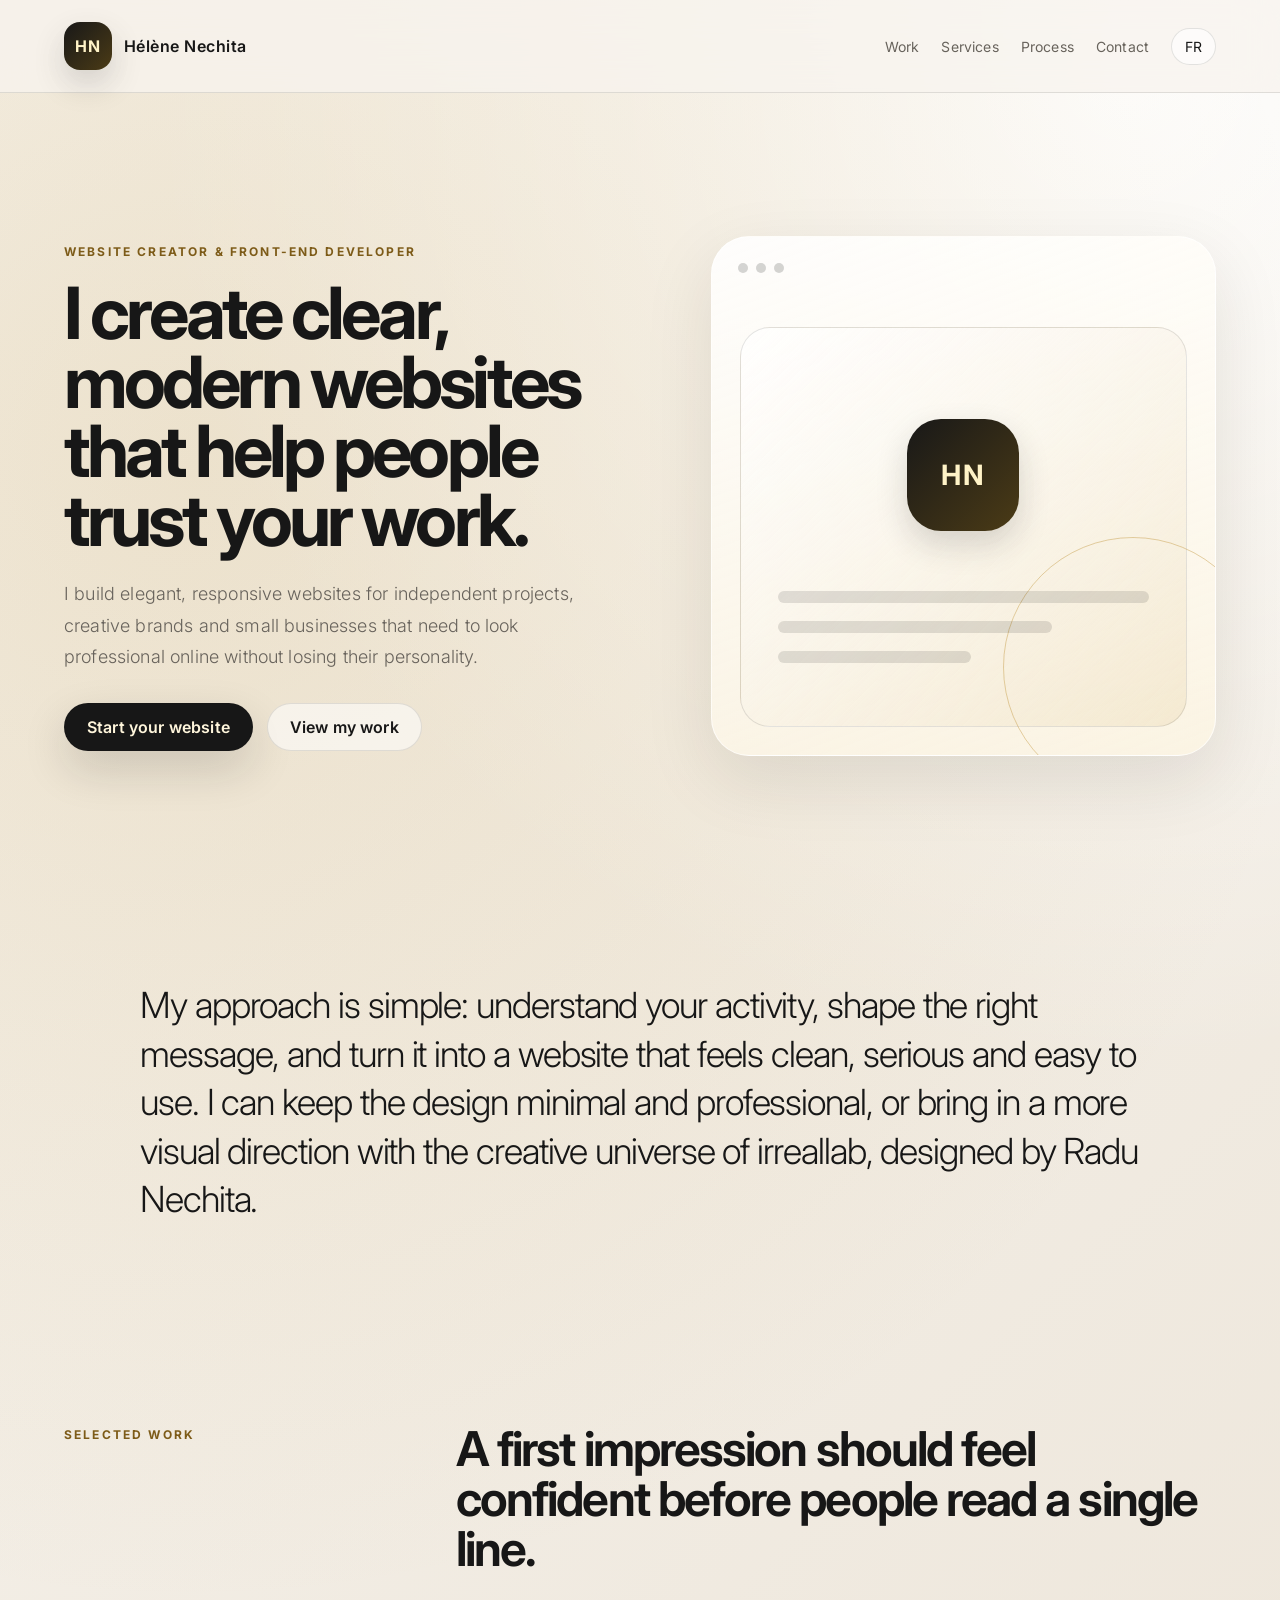
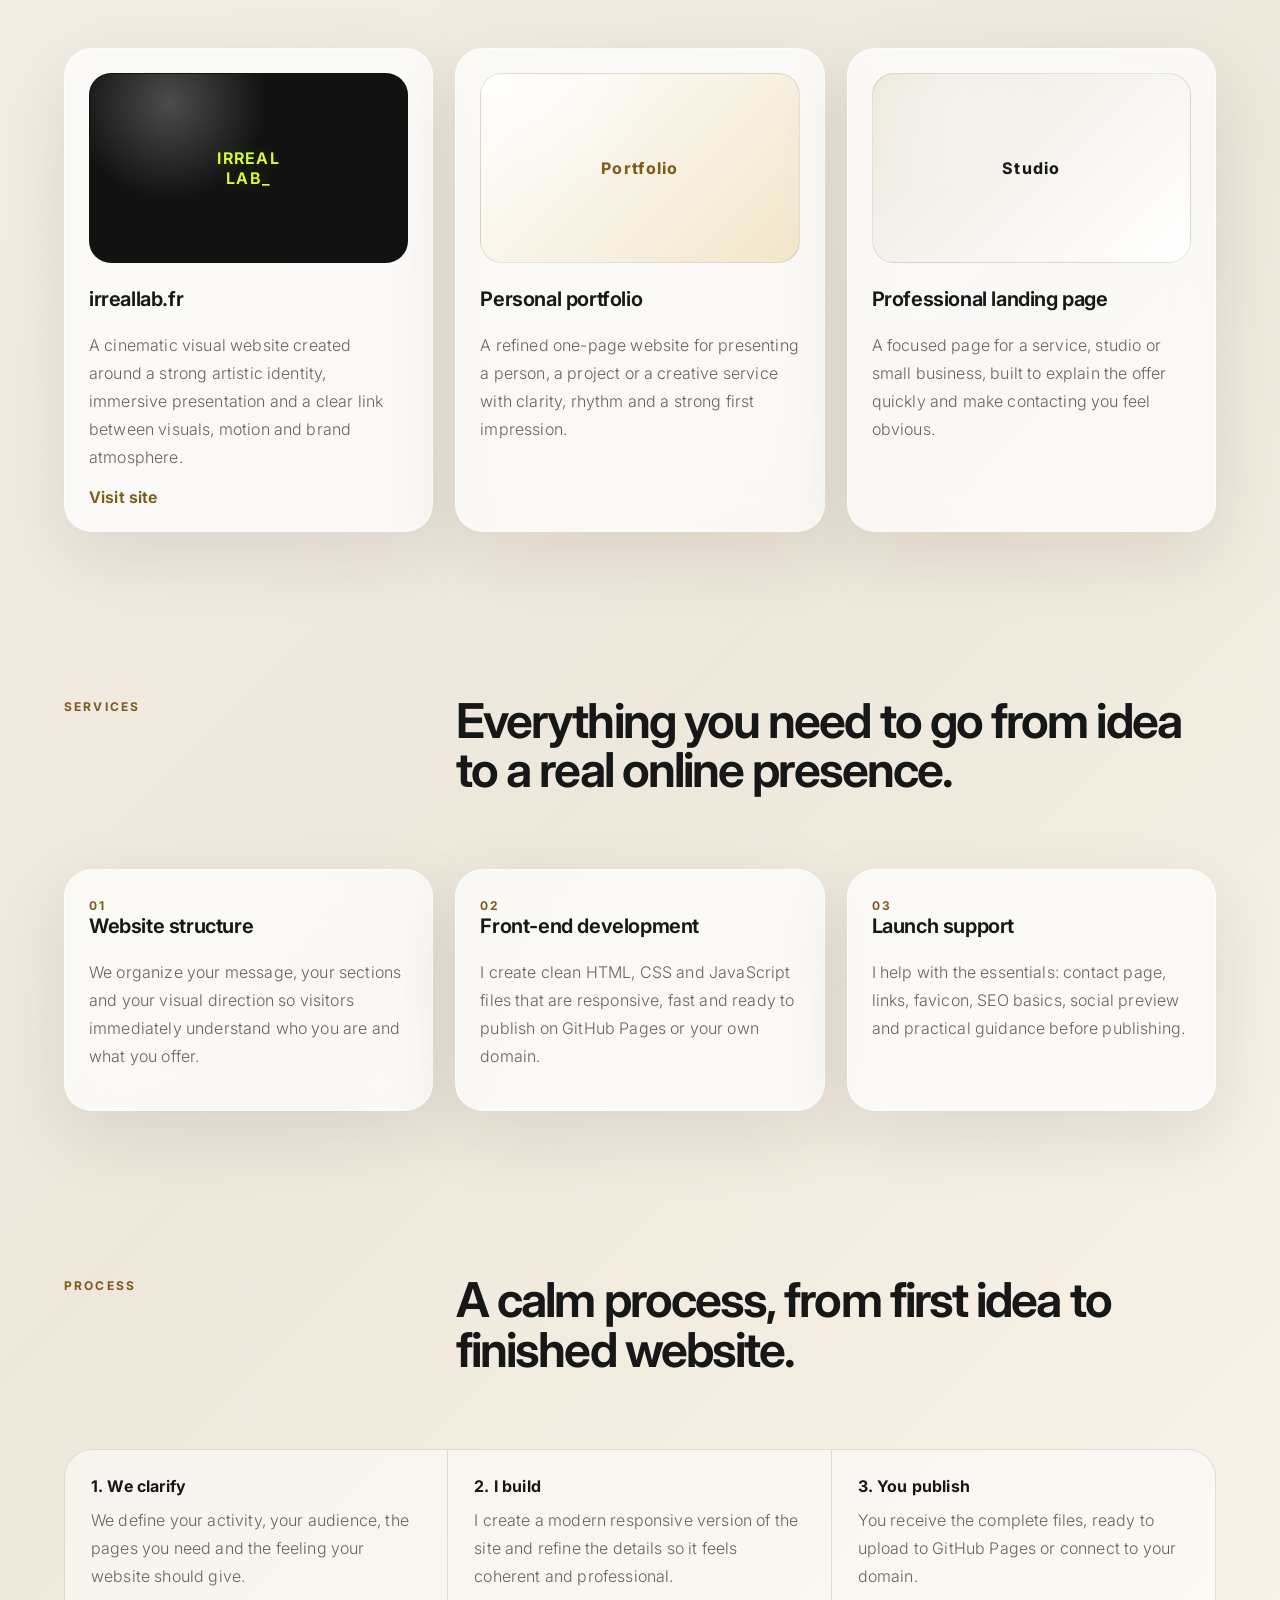
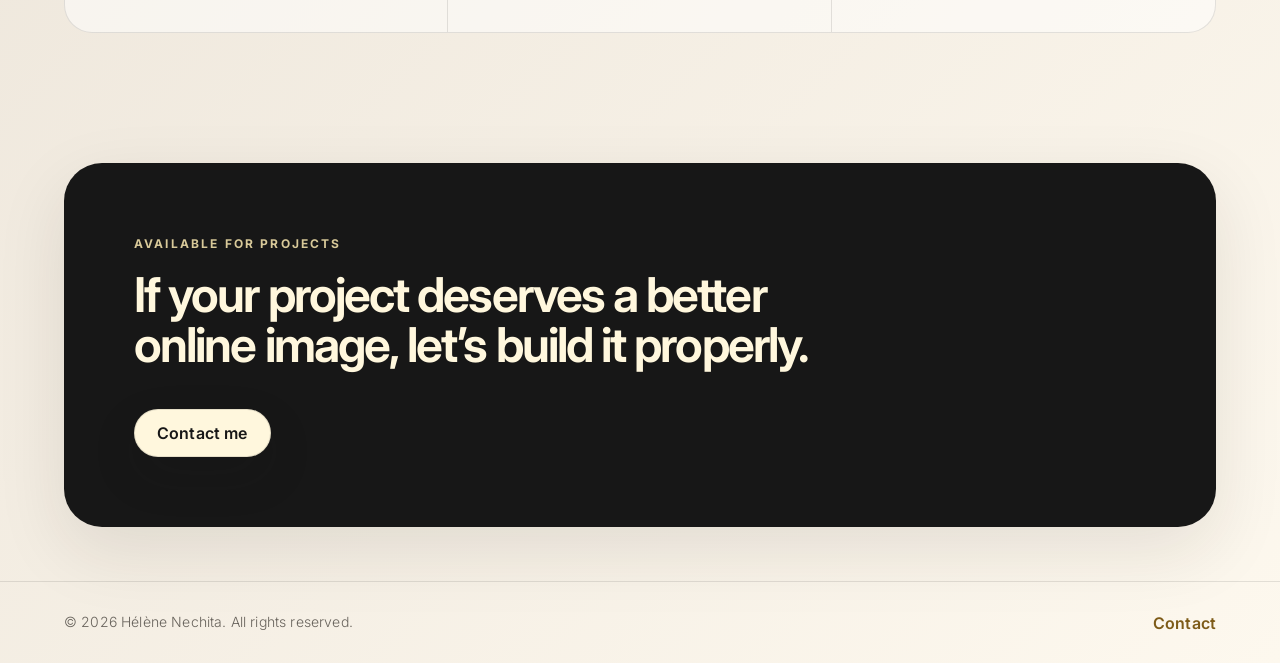
==== commit 4096aebb: "Update intro text for clarity and brevity Removed reference to 'the creative universe of irreallab, " ====
--- a/index.html
+++ b/index.html
@@ -54,7 +54,7 @@
     </section>
 
     <section class="section intro reveal">
-      <p data-i18n="introText">My approach is simple: understand your activity, shape the right message, and turn it into a website that feels clean, serious and easy to use. I can keep the design minimal and professional, or bring in a more visual direction with the creative universe of irreallab, designed by Radu Nechita.</p>
+      <p data-i18n="introText">My approach is simple: understand your activity, shape the right message, and turn it into a website that feels clean, serious and easy to use. I can keep the design minimal and professional, or bring in a more visual direction.</p>
     </section>
 
     <section class="section" id="work">
--- a/style.css
+++ b/style.css
@@ -284,3 +284,86 @@
   .btn { width: 100%; }
   .site-footer { flex-direction: column; align-items: flex-start; padding-left: 16px; padding-right: 16px; }
 }
+
+
+/* Modern refined effects added without changing the structure */
+.brand-mark, .panel-logo, .preview-logo {
+  position: relative;
+  overflow: hidden;
+}
+.brand-mark::after, .panel-logo::after, .preview-logo::after {
+  content: "";
+  position: absolute;
+  inset: -60%;
+  background: linear-gradient(115deg, transparent 35%, rgba(255,255,255,.32), transparent 65%);
+  transform: translateX(-80%) rotate(18deg);
+  animation: logoSheen 5.5s ease-in-out infinite;
+}
+.hero-card, .work-card, .service-card, .contact-form, .contact-panel, .timeline, .cta {
+  transition: transform .35s ease, box-shadow .35s ease, border-color .35s ease, background .35s ease;
+}
+.hero-card:hover, .work-card:hover, .service-card:hover, .contact-form:hover, .contact-panel:hover {
+  transform: translateY(-6px);
+  box-shadow: 0 30px 90px rgba(35, 28, 15, 0.14);
+  border-color: rgba(196, 154, 68, .28);
+}
+.work-visual {
+  position: relative;
+  overflow: hidden;
+  transition: transform .35s ease, filter .35s ease, border-color .35s ease;
+}
+.work-visual::after {
+  content: "";
+  position: absolute;
+  inset: 0;
+  background: radial-gradient(circle at 25% 15%, rgba(255,255,255,.35), transparent 34%);
+  opacity: .7;
+  pointer-events: none;
+}
+.work-card:hover .work-visual { transform: scale(.985); filter: saturate(1.08); }
+.work-visual.irreallab {
+  color: #d6ff31;
+  text-shadow: 0 0 18px rgba(214, 255, 49, .22);
+}
+.work-visual.irreallab:hover {
+  border-color: rgba(214, 255, 49, .42);
+}
+.btn { position: relative; overflow: hidden; }
+.btn::after {
+  content: "";
+  position: absolute;
+  inset: 0;
+  background: linear-gradient(115deg, transparent 30%, rgba(255,255,255,.22), transparent 70%);
+  transform: translateX(-120%);
+  transition: transform .55s ease;
+}
+.btn:hover::after { transform: translateX(120%); }
+.reveal { filter: blur(8px); }
+.reveal.visible { filter: blur(0); }
+.preview-lines i {
+  transform-origin: left center;
+  animation: softPulse 4.8s ease-in-out infinite;
+}
+.preview-lines i:nth-child(2) { animation-delay: .25s; }
+.preview-lines i:nth-child(3) { animation-delay: .5s; }
+.preview-orbit { animation: float 6s ease-in-out infinite, rotateOrb 18s linear infinite; }
+@keyframes logoSheen {
+  0%, 55% { transform: translateX(-85%) rotate(18deg); }
+  75%, 100% { transform: translateX(85%) rotate(18deg); }
+}
+@keyframes softPulse {
+  0%,100% { transform: scaleX(1); opacity: .75; }
+  50% { transform: scaleX(.82); opacity: 1; }
+}
+@keyframes rotateOrb {
+  from { rotate: 0deg; }
+  to { rotate: 360deg; }
+}
+@media (prefers-reduced-motion: reduce) {
+  *, *::before, *::after {
+    animation-duration: .01ms !important;
+    animation-iteration-count: 1 !important;
+    scroll-behavior: auto !important;
+    transition-duration: .01ms !important;
+  }
+}
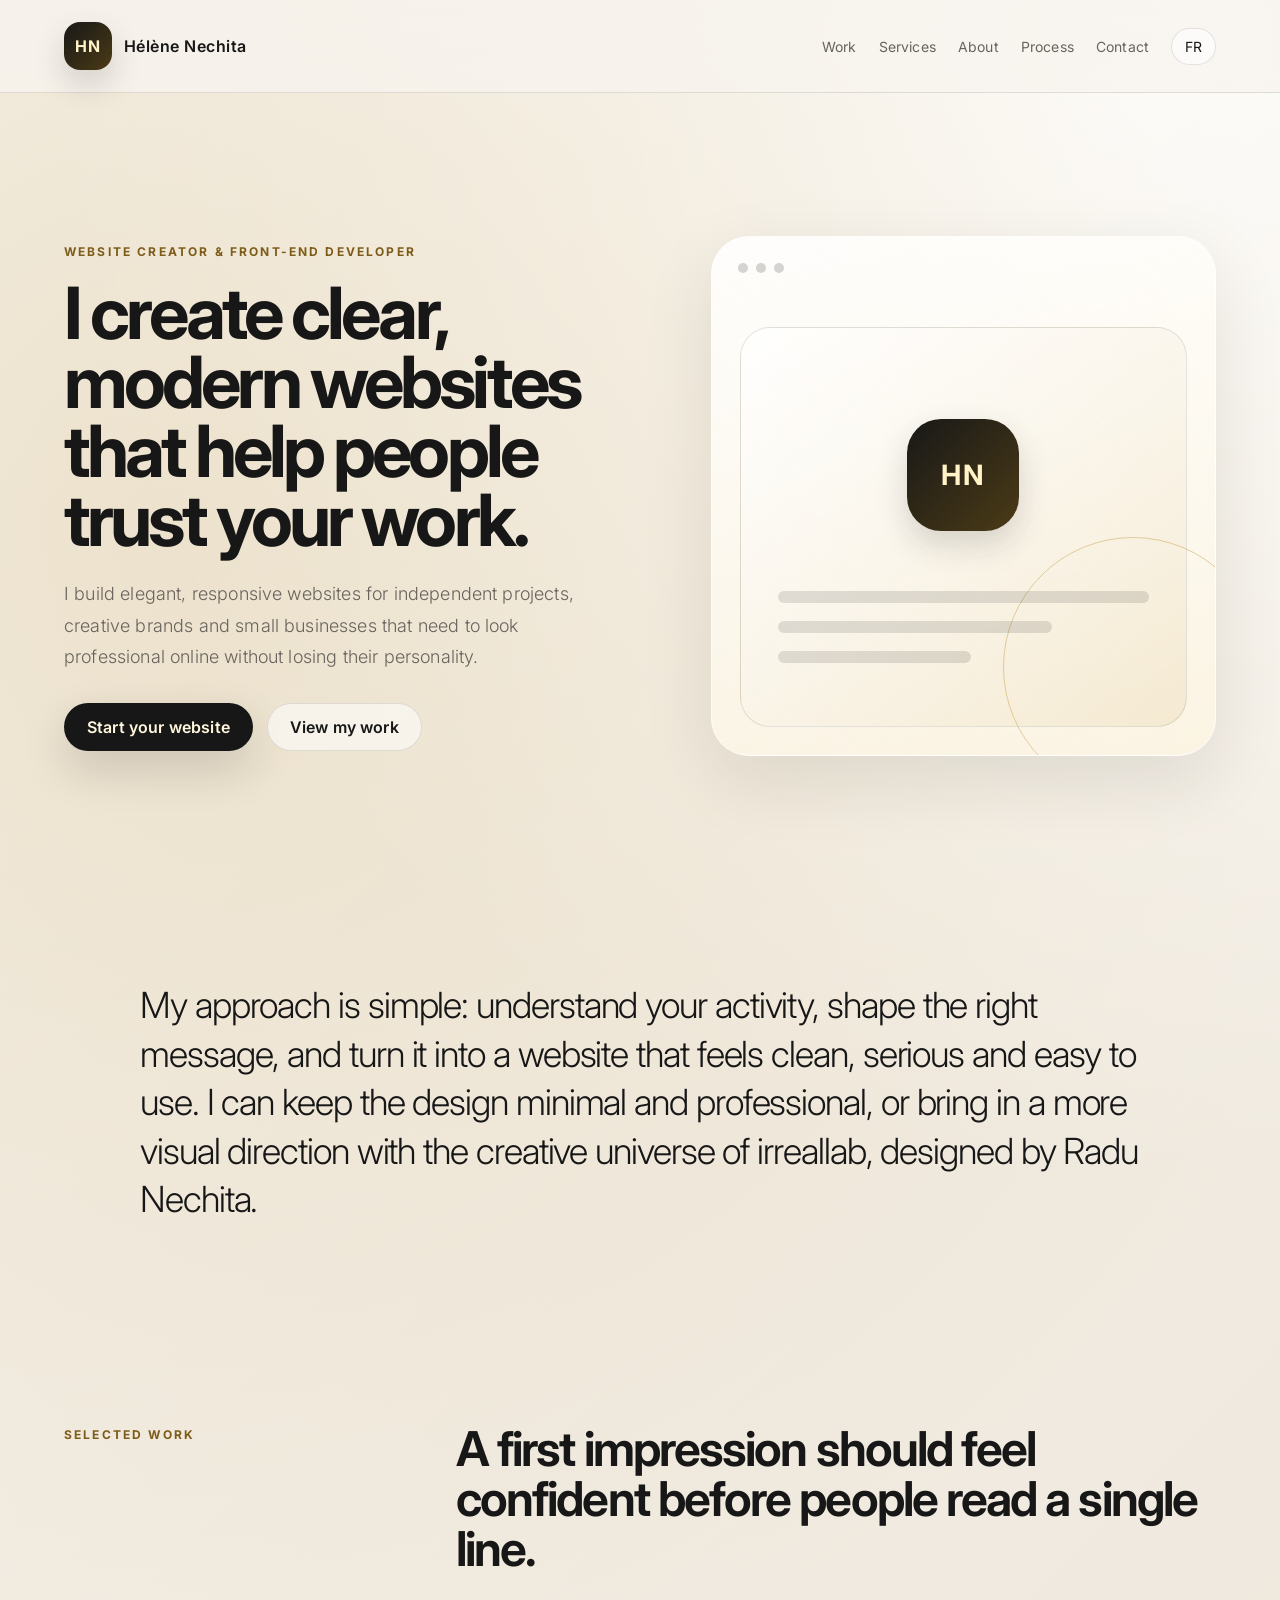
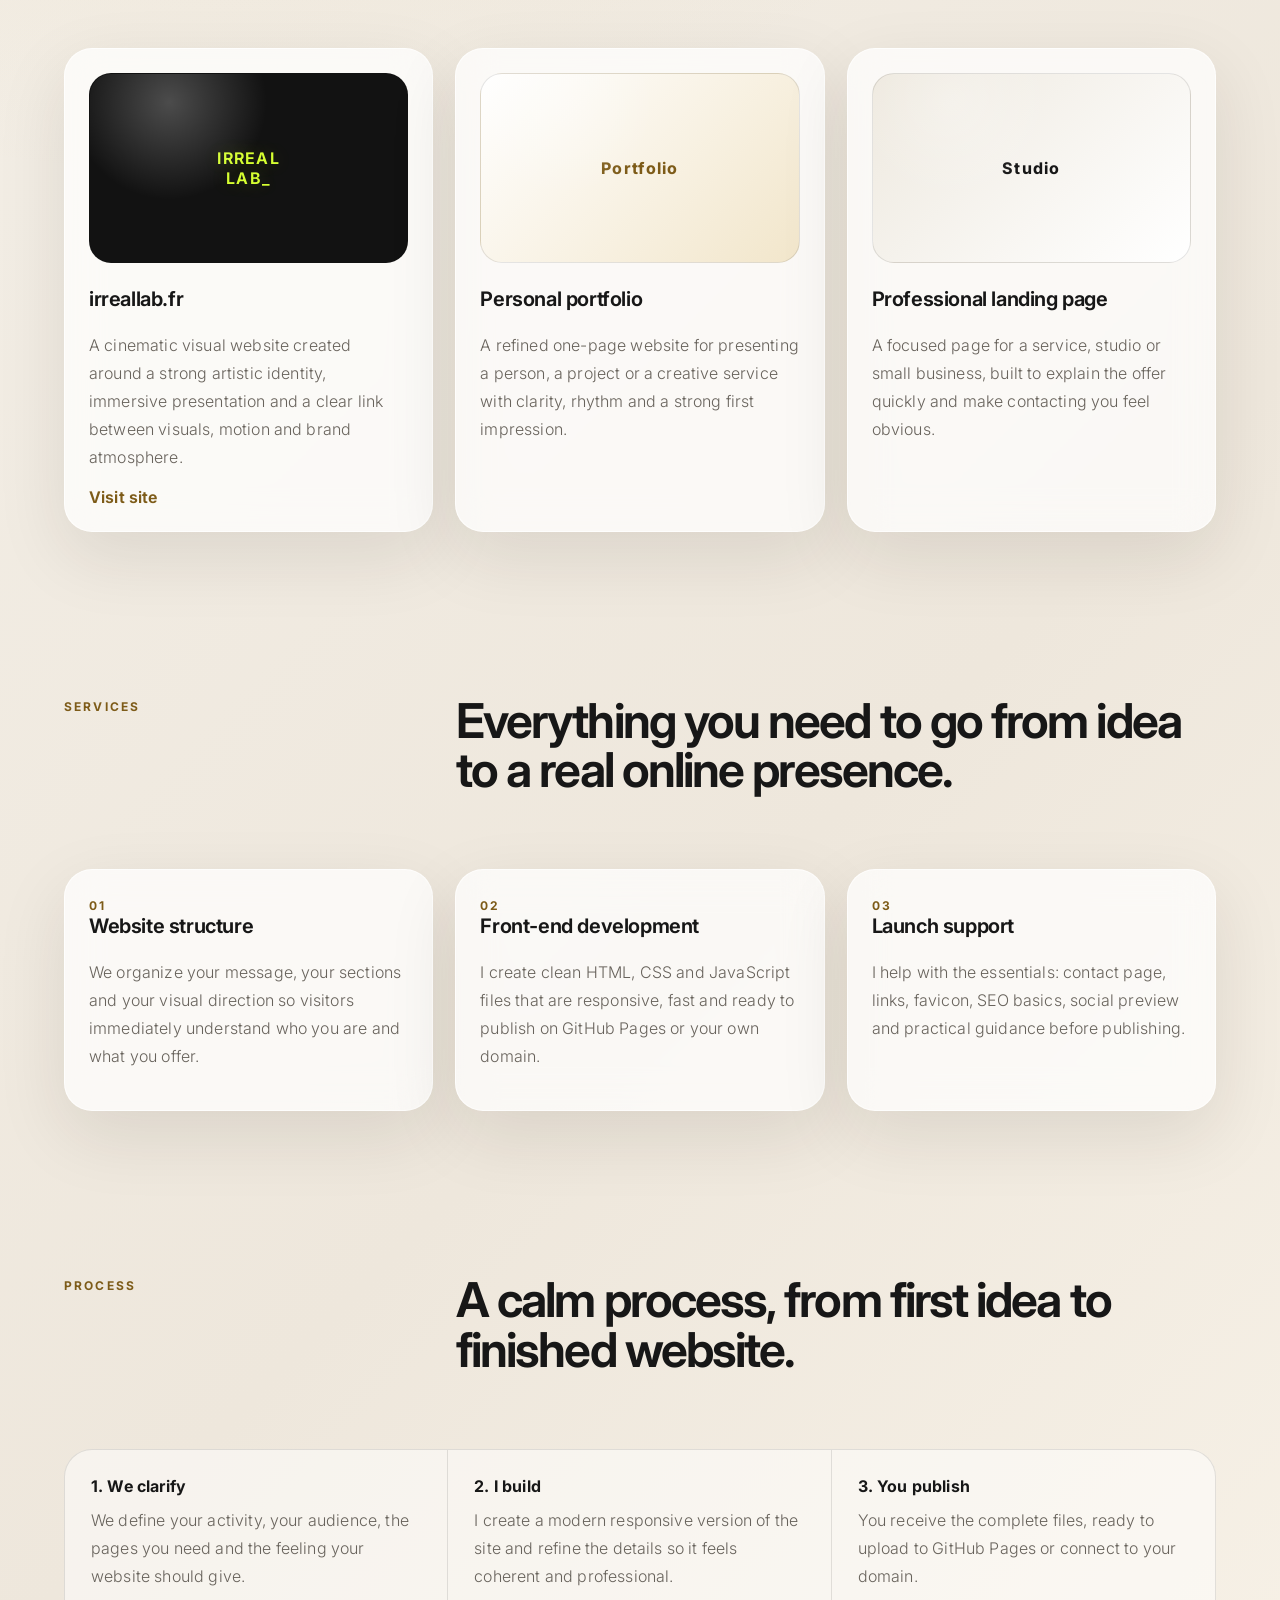
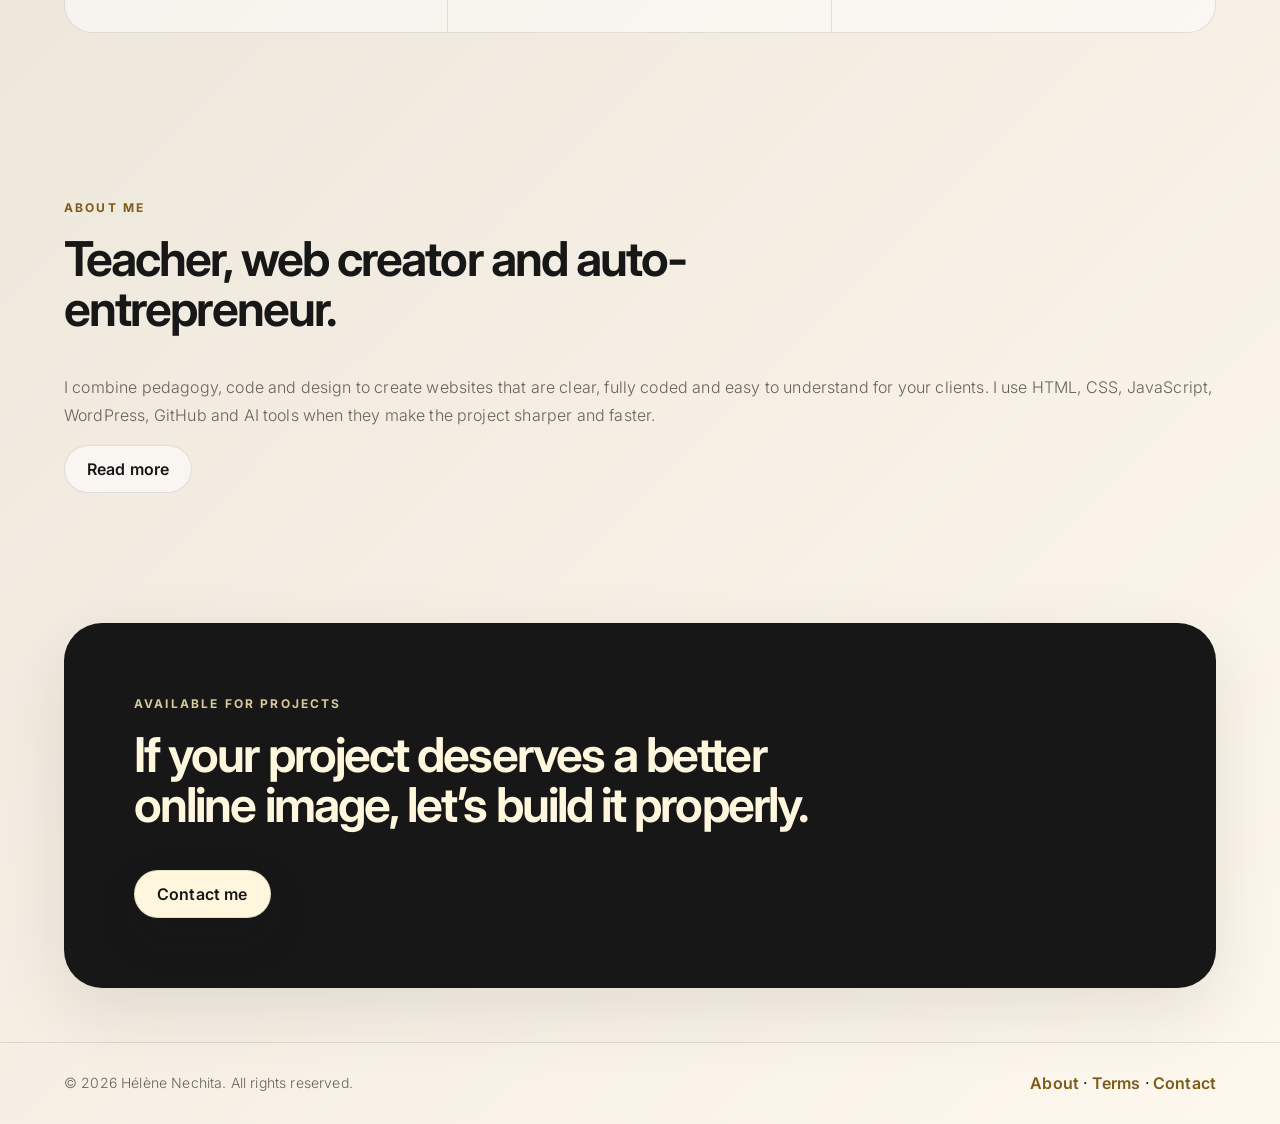
==== commit 9219c189: "Update service descriptions and add about section" ====
--- a/index.html
+++ b/index.html
@@ -26,6 +26,7 @@
     <nav class="main-nav" aria-label="Main navigation">
       <a href="#work" data-i18n="navWork">Work</a>
       <a href="#services" data-i18n="navServices">Services</a>
+      <a href="about.html" data-i18n="navAbout">About</a>
       <a href="#process" data-i18n="navProcess">Process</a>
       <a href="contact.html" data-i18n="navContact">Contact</a>
       <button class="lang-toggle magnetic" type="button" aria-label="Switch language">FR</button>
@@ -90,7 +91,7 @@
       <div class="services-grid">
         <div class="service-card reveal"><span>01</span><h3 data-i18n="serviceOneTitle">Website design</h3><p data-i18n="serviceOne">Visual direction, structure, sections, typography and responsive layout.</p></div>
         <div class="service-card reveal"><span>02</span><h3 data-i18n="serviceTwoTitle">Development</h3><p data-i18n="serviceTwo">Clean HTML, CSS and JavaScript files prepared for GitHub Pages.</p></div>
-        <div class="service-card reveal"><span>03</span><h3 data-i18n="serviceThreeTitle">Launch support</h3><p data-i18n="serviceThree">SEO basics, preview images, links, contact page and publishing guidance.</p></div>
+        <div class="service-card reveal"><span>03</span><h3 data-i18n="serviceThreeTitle">Full launch</h3><p data-i18n="serviceThree">I take care of the full website process: creation, design, development, secure setup and online launch.</p></div>
       </div>
     </section>
 
@@ -102,8 +103,17 @@
       <div class="timeline reveal">
         <div><strong data-i18n="stepOneTitle">1. Direction</strong><p data-i18n="stepOne">We define the style, message and pages needed.</p></div>
         <div><strong data-i18n="stepTwoTitle">2. Creation</strong><p data-i18n="stepTwo">I build a modern responsive version of the website.</p></div>
-        <div><strong data-i18n="stepThreeTitle">3. Launch</strong><p data-i18n="stepThree">Files are delivered ready for GitHub or your domain.</p></div>
+        <div><strong data-i18n="stepThreeTitle">3. I launch</strong><p data-i18n="stepThree">I prepare and launch the secure website online, with the right files, links and domain setup.</p></div>
       </div>
+    </section>
+
+    <section class="section about-teaser reveal">
+      <div>
+        <p class="eyebrow" data-i18n="aboutTeaserEyebrow">About me</p>
+        <h2 data-i18n="aboutTeaserTitle">Teacher, web creator and auto-entrepreneur.</h2>
+      </div>
+      <p data-i18n="aboutTeaserCopy">I combine pedagogy, code and design to create websites that are clear, fully coded and easy to understand for your clients. I use HTML, CSS, JavaScript, WordPress, GitHub and AI tools when they make the project sharper and faster.</p>
+      <a class="btn ghost magnetic" href="about.html" data-i18n="aboutTeaserButton">Read more</a>
     </section>
 
     <section class="cta reveal">
@@ -115,7 +125,7 @@
 
   <footer class="site-footer">
     <p>© <span id="year"></span> Hélène Nechita. All rights reserved.</p>
-    <a href="contact.html" data-i18n="footerContact">Contact</a>
+    <span><a href="about.html" data-i18n="footerAbout">About</a> · <a href="terms.html" data-i18n="footerTerms">Terms</a> · <a href="contact.html" data-i18n="footerContact">Contact</a></span>
   </footer>
 
   <script src="script.js"></script>
